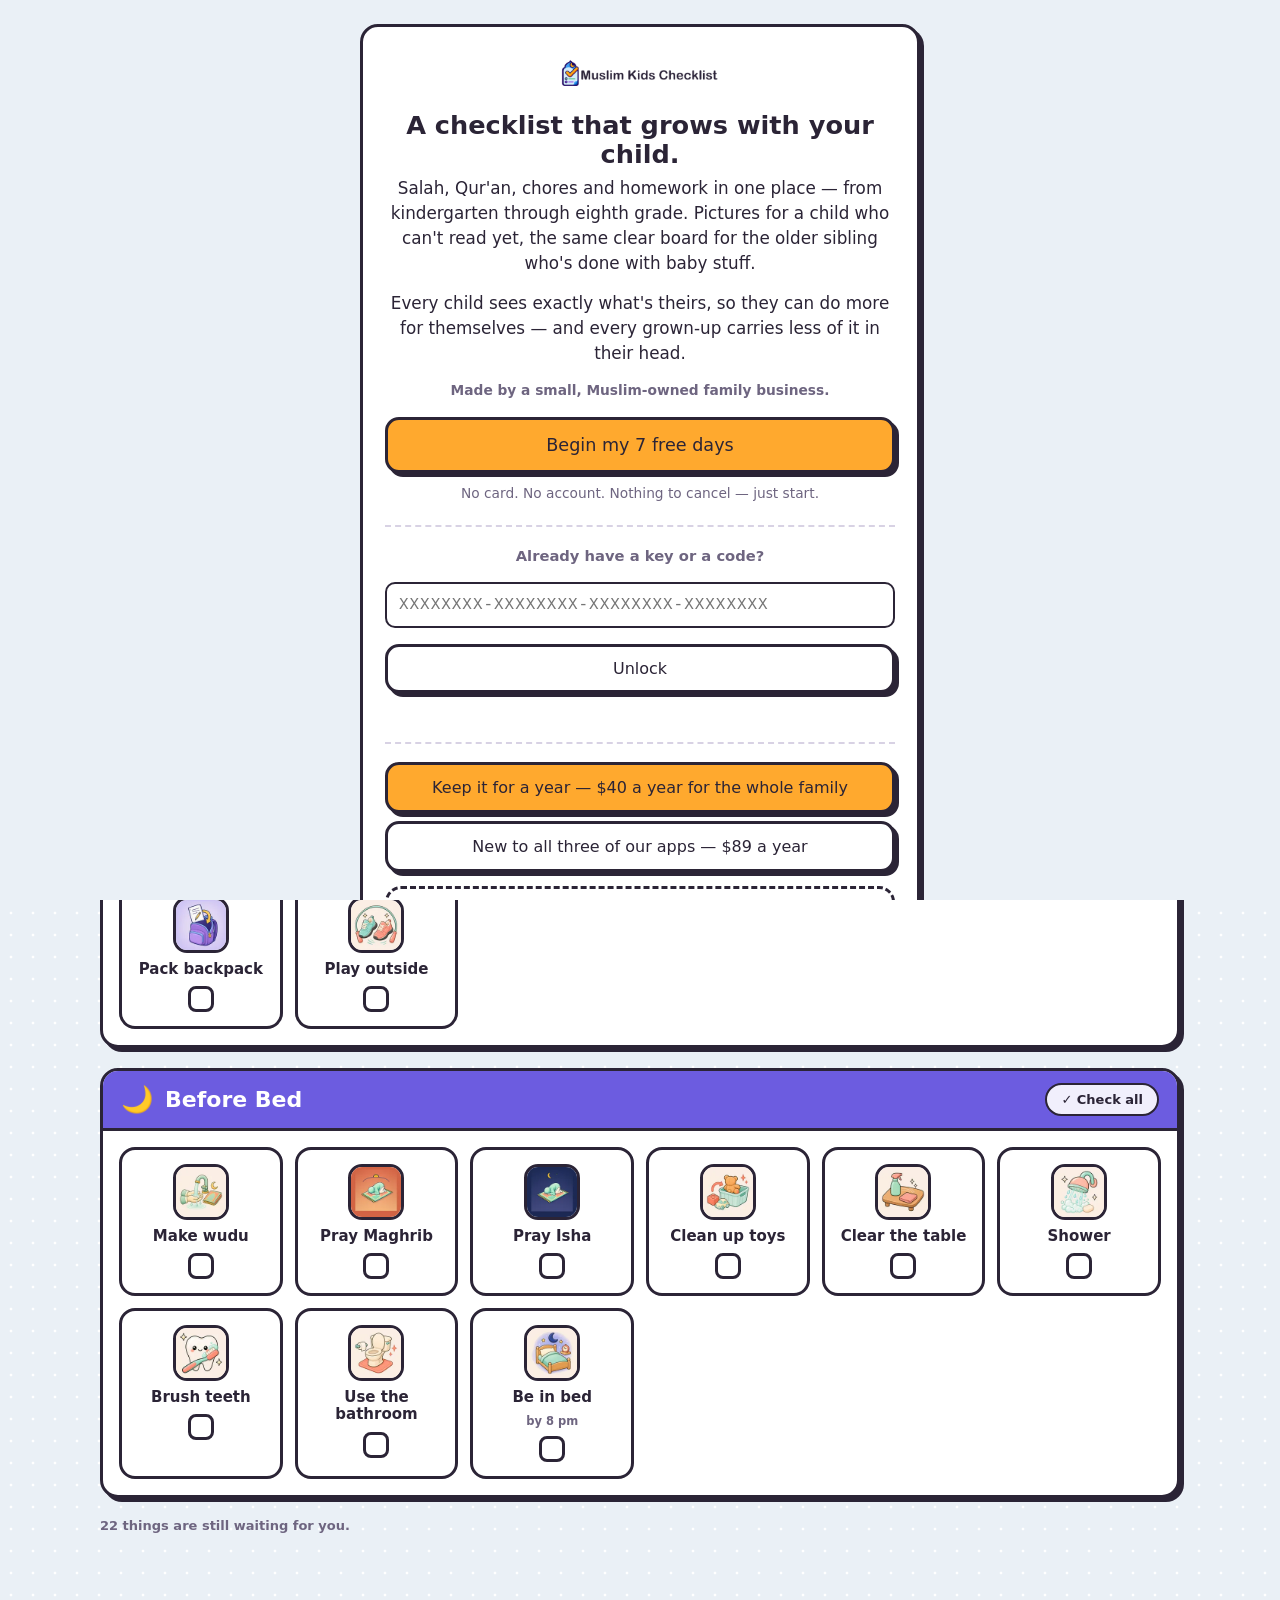
==== index.html @ adb62e6c "Pick up pending local icon additions (Flossing, Review for test)" ====
<!DOCTYPE html>
<html lang="en">
<head>
<meta charset="utf-8">
<meta name="viewport" content="width=device-width, initial-scale=1, viewport-fit=cover">
<!-- Link preview (Open Graph). Read by iMessage, WhatsApp, Slack, Facebook.
     Image is exactly 1200x630 with everything inside the middle 80%, because
     each app crops this differently. One shared image for the whole site. -->
<meta property="og:type" content="website">
<meta property="og:site_name" content="Muslim Kids Checklist">
<meta property="og:url" content="https://muslimkidschecklist.github.io/">
<meta property="og:title" content="Muslim Kids Checklist — a checklist that grows with your child">
<meta property="og:description" content="Morning, after school and before bed, in pictures a young child can read on their own and words an older one can. Kindergarten through eighth grade. Seven days free.">
<meta property="og:image" content="https://muslimkidschecklist.github.io/og.png">
<meta property="og:image:width" content="1200">
<meta property="og:image:height" content="630">
<meta property="og:image:alt" content="Muslim Kids Checklist — a checklist that grows with your child">
<meta name="twitter:card" content="summary_large_image">
<meta name="twitter:title" content="Muslim Kids Checklist — a checklist that grows with your child">
<meta name="twitter:description" content="Morning, after school and before bed, in pictures a young child can read on their own and words an older one can. Kindergarten through eighth grade. Seven days free.">
<meta name="twitter:image" content="https://muslimkidschecklist.github.io/og.png">

<meta name="apple-mobile-web-app-capable" content="yes">
<meta name="apple-mobile-web-app-status-bar-style" content="default">
<meta name="apple-mobile-web-app-title" content="Muslim Kids Checklist">
<meta name="theme-color" content="#EAF0F6">
<meta name="format-detection" content="telephone=no">
<title>Muslim Kids Checklist</title>
<link rel="icon" type="image/png" href="[data-uri]">
<link rel="apple-touch-icon" href="[data-uri]">
<style>
:root{
  --ink:#2B2436; --ink-soft:#6E6580; --paper:#EAF0F6; --card:#FFFFFF; --line:#2B2436;
  --mon:#FF7A5A; --tue:#FFA92E; --wed:#3FBE8C; --thu:#3EA7DE; --fri:#8E7BEF; --sat:#FF6FA5; --sun:#F0C022;
  --morning:#FFA92E; --after:#3EA7DE; --bed:#6C5CE0;
  --shadow:4px 4px 0 var(--line); --radius:18px;
  --display:ui-rounded,'SF Pro Rounded','Trebuchet MS',system-ui,sans-serif;
  --body:ui-rounded,'SF Pro Rounded','Trebuchet MS',system-ui,sans-serif;
}
*{box-sizing:border-box}
html,body{margin:0;padding:0}
body{background:var(--paper);background-image:radial-gradient(var(--card) 1.5px,transparent 1.6px);
  background-size:22px 22px;color:var(--ink);font-family:var(--body);padding:20px 16px 60px;-webkit-text-size-adjust:100%}
.wrap{max-width:1080px;margin:0 auto}
.masthead{display:flex;align-items:flex-end;justify-content:space-between;gap:16px;flex-wrap:wrap;margin-bottom:18px}
.brandRow{display:flex;align-items:center;gap:10px}
.masthead h1{font-family:var(--display);font-weight:900;font-size:clamp(32px,5.4vw,50px);line-height:.94;margin:0;letter-spacing:-1.2px}
.masthead h1 em{font-style:normal;display:block;font-size:.42em;font-weight:600;color:var(--ink-soft);letter-spacing:2px;text-transform:uppercase;margin-bottom:6px}
.weekstamp{font-family:var(--display);font-weight:700;font-size:15px;background:var(--card);border:3px solid var(--line);
  border-radius:999px;padding:8px 16px;box-shadow:var(--shadow);white-space:nowrap}
.kids{display:flex;gap:12px;margin-bottom:14px;flex-wrap:wrap}
.kid{font-family:var(--display);font-weight:700;font-size:19px;display:flex;align-items:center;gap:10px;background:var(--card);
  border:3px solid var(--line);border-radius:var(--radius);padding:10px 20px 10px 12px;cursor:pointer;color:var(--ink);box-shadow:var(--shadow)}
.kid .av{font-size:26px;line-height:1}
.kid[aria-selected="true"]{background:var(--tint);transform:translate(2px,2px);box-shadow:1px 1px 0 var(--line)}
.controls{display:flex;gap:10px;align-items:center;flex-wrap:wrap;margin-bottom:10px}
.seg{display:flex;border:3px solid var(--line);border-radius:999px;overflow:hidden;background:var(--card);box-shadow:var(--shadow)}
.seg button{font-family:var(--display);font-weight:700;font-size:14px;border:0;background:transparent;padding:9px 18px;cursor:pointer;color:var(--ink);white-space:nowrap}
.seg button[aria-pressed="true"]{background:var(--ink);color:#fff}
.ghost{font-family:var(--display);font-weight:700;font-size:14px;background:var(--card);border:3px solid var(--line);color:var(--ink);
  border-radius:999px;padding:9px 18px;cursor:pointer;box-shadow:var(--shadow)}
.ghost:active{transform:translate(2px,2px);box-shadow:1px 1px 0 var(--line)}
.grown{font-family:var(--display);font-weight:800;font-size:14px;background:var(--ink);color:#fff;border:3px solid var(--line);
  border-radius:999px;padding:9px 20px;cursor:pointer;box-shadow:var(--shadow);margin-left:auto;display:flex;align-items:center;gap:7px}
.grown:active{transform:translate(2px,2px);box-shadow:1px 1px 0 var(--line)}
.sync{font-family:var(--display);font-weight:700;font-size:12.5px;color:var(--ink-soft)}
.hint{font-size:13px;color:var(--ink-soft);font-weight:600;margin:0 0 20px}
.section{background:var(--card);border:3px solid var(--line);border-radius:var(--radius);box-shadow:var(--shadow);margin-bottom:20px;overflow:hidden}
.section-head{display:flex;align-items:center;gap:12px;background:var(--accent);color:#fff;padding:12px 18px;border-bottom:3px solid var(--line)}
.section-head .ico{font-size:26px;line-height:1}
.section-head h2{font-family:var(--display);font-weight:800;font-size:22px;margin:0}
.section-head .when{margin-left:auto;font-family:var(--display);font-weight:600;font-size:13px;opacity:.9;text-align:right}
.checkall{margin-left:auto;font-family:var(--display);font-weight:800;font-size:13px;background:rgba(255,255,255,.9);
  color:var(--ink);border:2px solid var(--line);border-radius:999px;padding:7px 14px;cursor:pointer;white-space:nowrap}
.scroller{overflow-x:auto}
.grid{min-width:660px}
.row{display:grid;grid-template-columns:230px repeat(7,1fr);align-items:stretch}
.row + .row .cell,.row + .row .task{border-top:2px solid #EDEAF2}
.daycell{display:flex;flex-direction:column;align-items:center;justify-content:center;gap:2px;padding:8px 4px;border-left:2px solid #EDEAF2}
.dayhead{background:#FBFAFD;border-bottom:3px solid var(--line)}
.dayhead .task{background:#FBFAFD}
.daycell .dl{font-family:var(--display);font-weight:800;font-size:15px;color:#fff;width:30px;height:30px;border-radius:50%;
  display:grid;place-items:center;border:2px solid var(--line)}
.daycell .dn{font-size:11px;font-weight:700;color:var(--ink-soft)}
.today{background:#FFFCEC}
.today .dn{color:var(--ink)}
.task{display:flex;align-items:center;gap:12px;padding:9px 14px;font-weight:700;font-size:15px}
.task .e{font-size:24px;line-height:1;flex:none}
.e.img{width:26px;height:26px;border-radius:7px;object-fit:cover;border:2px solid var(--line)}
.tile .e.img{width:56px;height:56px;border-radius:14px;border:3px solid var(--line)}
.task .t{line-height:1.15}
.task .sub{display:block;font-weight:600;font-size:11.5px;color:var(--ink-soft)}
.cell{display:grid;place-items:center;padding:7px 4px;border-left:2px solid #EDEAF2}
.box{width:30px;height:30px;border-radius:9px;border:3px solid var(--line);background:#fff;display:grid;place-items:center;
  cursor:pointer;padding:0;font-size:18px;color:#fff;line-height:1;transition:transform .1s ease}
.box:hover{transform:scale(1.08)}
.box span{opacity:0;transform:scale(.4) rotate(-15deg);transition:transform .16s cubic-bezier(.3,1.6,.5,1),opacity .12s}
.box[aria-checked="true"]{background:var(--dc)}
.box[aria-checked="true"] span{opacity:1;transform:scale(1) rotate(-8deg)}
.box.all{border-style:dashed}
.blocked{background:repeating-linear-gradient(45deg,#F4F2F7,#F4F2F7 5px,#EAE6F0 5px,#EAE6F0 10px)}
.allrow{background:#FBFAFD}
.allrow .task{font-family:var(--display);font-weight:800;font-size:12.5px;color:var(--ink-soft);text-transform:uppercase;letter-spacing:1px}
.starrow{background:#FBFAFD;border-top:3px solid var(--line)}
.starrow .task{font-family:var(--display);font-weight:800;font-size:14px;color:var(--ink-soft);text-transform:uppercase;letter-spacing:1px}
.star{font-size:22px;filter:grayscale(1);opacity:.25;transition:transform .2s,opacity .2s,filter .2s}
.star.on{filter:none;opacity:1;transform:scale(1.15)}
.daypicker{display:flex;gap:8px;flex-wrap:wrap;margin-bottom:18px}
.daypicker button{font-family:var(--display);font-weight:800;font-size:16px;width:52px;height:52px;border-radius:14px;
  border:3px solid var(--line);background:var(--card);cursor:pointer;color:var(--ink);box-shadow:var(--shadow)}
.daypicker button[aria-pressed="true"]{background:var(--dc);color:#fff;transform:translate(2px,2px);box-shadow:1px 1px 0 var(--line)}
.tiles{display:grid;grid-template-columns:repeat(auto-fill,minmax(150px,1fr));gap:12px;padding:16px}
.tile{border:3px solid var(--line);border-radius:16px;background:#fff;padding:14px 10px;text-align:center;cursor:pointer;
  font-family:var(--body);display:flex;flex-direction:column;align-items:center;gap:8px;color:var(--ink)}
.tile .e{font-size:44px;line-height:1}
.tile .t{font-weight:800;font-size:15px;line-height:1.15}
.tile .sub{font-weight:600;font-size:11.5px;color:var(--ink-soft)}
.tile[aria-checked="true"]{background:var(--accent-soft)}
.tile[aria-checked="true"] .t{text-decoration:line-through;text-decoration-thickness:3px;color:var(--ink-soft)}
.tile .mark{width:26px;height:26px;border-radius:8px;border:3px solid var(--line);background:#fff;display:grid;place-items:center;color:#fff;font-size:15px}
.tile[aria-checked="true"] .mark{background:var(--accent)}
.tile[aria-checked="true"] .mark::after{content:"✓"}

/* ---- grown-ups ---- */
.sheet{position:fixed;inset:0;background:rgba(43,36,54,.45);display:none;z-index:50;overflow-y:auto;padding:24px 14px 60px}
.sheet.open{display:block}
.panel{max-width:880px;margin:0 auto;background:var(--card);border:3px solid var(--line);border-radius:22px;box-shadow:6px 6px 0 rgba(0,0,0,.25)}
.panel-head{display:flex;align-items:center;gap:10px;padding:16px 20px;border-bottom:3px solid var(--line);position:sticky;top:0;
  background:var(--card);border-radius:19px 19px 0 0;z-index:2;flex-wrap:wrap}
.panel-head h2{font-family:var(--display);font-weight:800;font-size:22px;margin:0}
.panel-body{padding:16px 20px 26px}
.solid{font-family:var(--display);font-weight:800;font-size:14px;background:var(--ink);color:#fff;border:3px solid var(--line);
  border-radius:999px;padding:9px 20px;cursor:pointer}
.pkid{font-family:var(--display);font-weight:700;font-size:15px;border:3px solid var(--line);background:#fff;border-radius:999px;
  padding:7px 16px;cursor:pointer;color:var(--ink)}
.pkid[aria-selected="true"]{background:var(--tint)}
.pgroup{border:3px solid var(--line);border-radius:16px;margin-bottom:14px;overflow:hidden;background:#fff}
.phead{width:100%;display:flex;align-items:center;gap:10px;background:var(--accent);color:#fff;border:0;
  padding:12px 16px;cursor:pointer;font-family:var(--display);font-weight:800;font-size:17px;text-align:left}
.phead .ico{font-size:20px}
.phead .ttl{flex:1}
.phead .cnt{background:rgba(255,255,255,.28);border-radius:999px;padding:2px 10px;font-size:13px}
.phead .car{font-size:15px}
.pbodyin{padding:14px;background:#FDFCFE;border-top:3px solid var(--line)}
.trow{border:3px solid var(--line);border-radius:14px;padding:12px;margin-bottom:10px;background:#fff}
.trow-top{display:flex;align-items:center;gap:10px;flex-wrap:wrap}
.trow input[type=text]{font-family:var(--body);font-weight:700;font-size:15px;border:2px solid #DDD8E6;border-radius:10px;
  padding:7px 10px;color:var(--ink);min-width:140px;flex:1}
.trow input.sub{font-weight:600;font-size:12.5px;flex:0 1 150px}
.trow select,.psel{font-family:var(--body);font-weight:600;font-size:12.5px;border:2px solid #DDD8E6;border-radius:10px;padding:7px;color:var(--ink);background:#fff}
.chips{display:flex;gap:5px;flex-wrap:wrap;margin-top:9px;align-items:center}
.chips .lab{font-family:var(--display);font-weight:800;font-size:11px;letter-spacing:1px;text-transform:uppercase;color:var(--ink-soft);width:52px;flex:none}
.chip{font-family:var(--display);font-weight:800;font-size:13px;min-width:34px;height:34px;padding:0 9px;border-radius:10px;
  border:2px solid var(--line);background:#fff;cursor:pointer;color:var(--ink)}
.chip[aria-pressed="true"]{background:var(--c,var(--ink));color:#fff}
.mini{font-family:var(--display);font-weight:700;font-size:12px;border:2px solid #DDD8E6;background:#fff;border-radius:9px;
  padding:6px 9px;cursor:pointer;color:var(--ink-soft)}
.mini:hover{border-color:var(--ink);color:var(--ink)}
.mini.del:hover{border-color:#C9234A;color:#C9234A}
.mini[disabled]{opacity:.3;cursor:default}
.iconpick-wrap{position:relative;flex:0 0 auto}
.iconpick-trigger{display:flex;align-items:center;gap:7px;font-family:var(--body);font-weight:700;font-size:12.5px;
  border:2px solid #DDD8E6;border-radius:10px;padding:6px 10px 6px 6px;color:var(--ink);background:#fff;cursor:pointer;max-width:170px}
.iconpick-trigger:hover{border-color:var(--ink)}
.iconpick-trigger .e{width:26px;height:26px;flex:0 0 auto}
.iconpick-trigger .e.img{border-radius:7px}
.iconpick-label{overflow:hidden;text-overflow:ellipsis;white-space:nowrap}
.icongrid{position:absolute;z-index:20;top:calc(100% + 6px);left:0;width:min(320px,80vw);max-height:260px;overflow-y:auto;
  background:#fff;border:3px solid var(--line);border-radius:14px;padding:9px;box-shadow:0 8px 24px rgba(20,10,40,.18);
  display:flex;flex-wrap:wrap;gap:6px}
.icongrid-item{width:52px;height:52px;border-radius:10px;border:2px solid #E5E0F0;background:#fff;cursor:pointer;
  padding:3px;display:flex;align-items:center;justify-content:center;flex:0 0 auto}
.icongrid-item:hover{border-color:var(--ink)}
.icongrid-item.sel{border-color:#F37021;border-width:3px}
.icongrid-item img{width:100%;height:100%;object-fit:contain;border-radius:6px}
.icongrid-item.clear{font-family:var(--display);font-weight:800;color:var(--ink-soft);font-size:11px}
.icongrid-item.request{width:auto;padding:3px 8px;font-family:var(--display);font-weight:800;color:#8A4A12;font-size:10.5px;line-height:1.25;text-align:center;background:#FFF4E8;border-color:#F37021}
.iconrequest-form{position:absolute;z-index:20;top:calc(100% + 6px);left:0;width:min(320px,80vw);
  background:#fff;border:3px solid var(--line);border-radius:14px;padding:12px;box-shadow:0 8px 24px rgba(20,10,40,.18)}
.iconrequest-form textarea{width:100%;min-height:70px;font-family:var(--body);font-weight:600;font-size:12.5px;
  border:2px solid #DDD8E6;border-radius:10px;padding:8px;color:var(--ink);resize:vertical;box-sizing:border-box}
.iconrequest-form input[type=email]{width:100%;font-family:var(--body);font-weight:600;font-size:12.5px;
  border:2px solid #DDD8E6;border-radius:10px;padding:7px 8px;color:var(--ink);margin-top:7px;box-sizing:border-box}
.ireq-actions{display:flex;gap:8px;justify-content:flex-end;margin-top:9px}
.ireq-send{font-size:12.5px;padding:7px 16px}
.ireq-send[disabled]{opacity:.35;cursor:default}
.pnote{font-size:12.5px;color:var(--ink-soft);font-weight:600;line-height:1.5;margin:6px 0 0}
.linknote{background:#FFF4E8;border:2px solid #F37021;color:#8A4A12;border-radius:10px;padding:8px 10px;margin-top:10px}
.setrow{display:flex;align-items:center;gap:10px;flex-wrap:wrap;border:3px solid var(--line);border-radius:14px;
  padding:12px;margin-bottom:14px;background:#FDFCFE}
.setrow .lab{font-family:var(--display);font-weight:800;font-size:12px;letter-spacing:1px;text-transform:uppercase;color:var(--ink-soft)}
.avpick{display:flex;flex-wrap:wrap;gap:6px}
.avbtn{font-size:22px;line-height:1;width:42px;height:42px;border:2px solid #DDD8E6;background:#fff;border-radius:11px;cursor:pointer}
.avbtn img.avimg{width:32px;height:32px;object-fit:contain;vertical-align:middle}
.av img.avimg{width:22px;height:22px;object-fit:contain;vertical-align:middle}
.avbtn[aria-pressed="true"]{border-color:var(--line);border-width:3px;background:#FFF7E6}
.commit{font-size:13px;padding:7px 16px}
.commit[disabled]{opacity:.35;cursor:default}
.steps{background:#EAF7EF;border:2px solid #0DB14B;border-radius:12px;padding:10px 12px;margin-top:10px}
.steps ol{margin:6px 0 0;padding-left:20px;font-size:12.5px;font-weight:600;color:#14532D;line-height:1.7}
@media (max-width:560px){
  .row{grid-template-columns:170px repeat(7,1fr)}
  .task{font-size:13.5px;padding:8px 10px;gap:9px}
  .grown{margin-left:0}
}
@media (prefers-reduced-motion:reduce){*{transition:none!important}}
.printwrap{display:none;position:fixed;inset:0;background:#fff;z-index:80;overflow:auto;padding:16px}
.printwrap.open{display:block}
.printbar{display:flex;gap:10px;align-items:center;flex-wrap:wrap;margin-bottom:14px}
#printArea{font-family:var(--display);color:#2B2436;max-width:900px;margin:0 auto}
#printArea h1{margin:0;font-size:26px}
#printArea h2{margin:18px 0 6px;font-size:16px}
#printArea .wk{margin:2px 0 12px;color:#6E6580;font-weight:600}
#printArea table{border-collapse:collapse;width:100%;margin-bottom:10px}
#printArea th,#printArea td{border:1px solid #2B2436;padding:5px 6px;text-align:center;font-size:12px}
#printArea th:first-child,#printArea td.n{text-align:left;width:38%}
#printArea td.b{height:24px}
#printArea td.x{background:repeating-linear-gradient(45deg,#eee,#eee 4px,#f7f7f7 4px,#f7f7f7 8px)}
#printArea .s{color:#6E6580;font-weight:600;font-size:10px}
#printArea ul{list-style:none;padding:0;margin:0}
#printArea li{padding:6px 0;font-size:14px;border-bottom:1px solid #E6E2EC}
#printArea .bx{display:inline-block;width:16px;height:16px;border:2px solid #2B2436;border-radius:4px;margin-right:9px;vertical-align:-3px}
@media print{
  body{background:#fff!important;padding:0}
  .wrap,.sheet,.printbar{display:none!important}
  .printwrap{display:block!important;position:static;padding:0}
}

/* ---------- trial / license gate ---------- */
#gateWrap{position:fixed;inset:0;z-index:9999;background:var(--paper);overflow:auto;display:none;padding:24px 16px 40px}
#gateWrap.on{display:block}
.ownWrap{margin:14px 0 6px;padding:14px;border:3px dashed var(--line);border-radius:16px}
.ownWrap .gCode{margin-bottom:8px}
.packWrap{display:flex;flex-direction:column;gap:12px;margin:18px 0 6px}
.packBtn{display:block;width:100%;text-align:left;cursor:pointer;background:var(--card);
  border:3px solid var(--line);border-radius:16px;box-shadow:var(--shadow);padding:14px 16px;
  font:inherit;color:var(--ink);min-height:64px}
.packBtn:active{transform:translate(2px,2px);box-shadow:2px 2px 0 var(--line)}
.packName{display:block;font-weight:800;font-size:17px;margin-bottom:2px}
.packBlurb{display:block;font-size:14px;line-height:1.45;color:var(--ink-soft)}
.gateCard{max-width:560px;margin:0 auto;background:var(--card);border:3px solid var(--line);border-radius:var(--radius);box-shadow:var(--shadow);padding:26px 22px}
.gateCard h2{font-family:var(--display);font-size:1.6rem;margin:0 0 6px;line-height:1.15}
.gateCard p{margin:0 0 14px;color:var(--ink-soft);line-height:1.5}
.gateCard .lede{color:var(--ink);font-size:1.05rem}
.gateLogo{display:block;height:44px;width:auto;max-width:100%;margin:0 auto 14px}
.welcomeCenter{text-align:center}
.welcomeCenter .lede{text-align:center}
.welcomeCenter .gList{text-align:center;list-style:none;padding:0;margin:14px 0 0}
.welcomeCenter .gList li{padding:4px 0;position:static;color:var(--ink)}
.welcomeCenter .gList li:before{content:"✓ ";position:static;color:var(--after);font-weight:700}
.gTag{font-size:.86rem;color:var(--ink-soft);font-weight:700;margin:0 0 16px}
.gLabel{font-weight:700;font-size:.92rem;margin:0 0 10px;color:var(--ink)}
.gBtn{display:block;width:100%;box-sizing:border-box;text-align:center;font-family:var(--display);font-size:1.1rem;padding:15px 18px;border-radius:14px;border:3px solid var(--line);background:var(--morning);color:#2B2436;text-decoration:none;box-shadow:var(--shadow);cursor:pointer;margin:16px 0 10px}
.gBtn.sec{background:var(--card);font-size:1rem;padding:12px}
.gBtn.tier{font-size:1rem;padding:13px 16px;margin:8px 0}
.gPrice{font-family:var(--display);font-size:2.1rem;margin:2px 0 0}
.gPrice small{font-size:.95rem;color:var(--ink-soft);font-family:var(--body)}
.gList{margin:12px 0 0;padding:0;list-style:none}
.gList li{padding:5px 0 5px 26px;position:relative;color:var(--ink)}
.gList li:before{content:"✓";position:absolute;left:0;color:var(--after);font-weight:700}
.gDiv{border:0;border-top:2px dashed #d8d2e4;margin:22px 0 18px}
.gSmall{font-size:.86rem;color:var(--ink-soft)}
.gCode{width:100%;box-sizing:border-box;font-family:ui-monospace,SFMono-Regular,Menlo,monospace;font-size:1rem;letter-spacing:.06em;padding:12px;border:2px solid var(--line);border-radius:10px;text-transform:uppercase}
.gMsg{margin-top:10px;font-size:.9rem;min-height:1.2em}
.gMsg.err{color:#C2354F}.gMsg.ok{color:#1E8C63}
.gFoot{max-width:560px;margin:18px auto 0;text-align:center;font-size:.82rem;color:var(--ink-soft);line-height:1.7;display:flex;flex-wrap:wrap;gap:6px 12px;justify-content:center}
.gFoot a{color:var(--ink-soft)}
.gFoot a.buyLink{color:#B57A00;font-weight:800;text-decoration:none}
.gFoot a.buyLink:hover{text-decoration:underline}
#trialBar{display:none;text-align:center;font-size:.85rem;padding:7px 12px;background:#FFF4D8;border-bottom:2px solid var(--line);color:#6b5a1f}
#trialBar.on{display:block}
#trialBar a{color:#6b5a1f;font-weight:700}

/* ---------- first-run walkthrough ---------- */
/* The spotlight is one box with a very large outer shadow — that is what
   dims everything except the target. Works in iOS Safari and in a Home
   Screen web app, where dialogs do not.                                   */
#tourSpot{position:fixed;z-index:10000;border-radius:16px;pointer-events:none;
  box-shadow:0 0 0 9999px rgba(28,22,38,.66);border:3px solid #FFF;
  transition:top .28s ease,left .28s ease,width .28s ease,height .28s ease;display:none}
#tourSpot.on{display:block}
#tourSpot.noTarget{box-shadow:0 0 0 9999px rgba(28,22,38,.66);border:0;width:0;height:0}

/* Catches taps so nothing behind the tour can be pressed by accident. */
#tourBlock{position:fixed;inset:0;z-index:10000;display:none}
#tourBlock.on{display:block}

#tourCard{position:fixed;z-index:10001;max-width:330px;width:calc(100% - 32px);
  background:var(--card);border:3px solid var(--line);border-radius:var(--radius);
  box-shadow:var(--shadow);padding:16px 18px 14px;display:none}
#tourCard.on{display:block}
#tourCard h3{font-family:var(--display);font-size:1.15rem;margin:0 0 6px;line-height:1.2}
#tourCard p{margin:0;color:var(--ink-soft);font-size:.94rem;line-height:1.5}
.tourFoot{display:flex;align-items:center;gap:10px;margin-top:14px}
.tourDots{display:flex;gap:5px;margin-right:auto}
.tourDots i{width:7px;height:7px;border-radius:50%;background:#D6D0E2;display:block}
.tourDots i.on{background:var(--bed)}
.tourBtn{font-family:var(--display);font-size:.95rem;padding:9px 16px;border-radius:11px;
  border:3px solid var(--line);background:var(--morning);color:#2B2436;cursor:pointer;
  box-shadow:2px 2px 0 var(--line)}
.tourSkip{font-family:var(--display);font-size:.9rem;padding:9px 14px;border-radius:11px;
  border:3px solid var(--line);background:var(--card);color:var(--ink);cursor:pointer;
  box-shadow:2px 2px 0 var(--line)}
.tourSkip:hover{transform:translate(1px,1px);box-shadow:1px 1px 0 var(--line)}
</style>
</head>
<body>
<div id="trialBar"></div>
<div class="gFoot" id="appFoot" style="display:none"></div>
<div id="gateWrap"><div class="gateCard" id="gateCard"></div>
<div class="gFoot">
  <a href="about.html">About</a> <a href="schools.html">Schools</a> <a href="contact.html">Contact</a>
  <a href="privacy.html">Privacy</a> <a href="terms.html">Terms</a> <a href="refunds.html">Refunds</a>
</div></div>



<div class="wrap">
  <div class="masthead">
    <div class="brandRow">
      <img src="[data-uri]" alt="" aria-hidden="true" width="76" height="76" style="border-radius:17px;flex:0 0 auto;transform:translateY(5px)">
      <h1><em>Muslim Kids Checklist</em><span id="kidTitle">Checklist</span></h1>
    </div>
    <div class="weekstamp" id="weekstamp">—</div>
  </div>
  <div class="kids" role="tablist" id="kidTabs"></div>
  <div class="controls">
    <div class="seg" role="group" aria-label="View">
      <button id="btnWeek" aria-pressed="false">Whole week</button>
      <button id="btnToday" aria-pressed="true">One day</button>
    </div>
    <div class="seg" role="group" aria-label="Which week">
      <button id="btnThis" aria-pressed="true">This week</button>
      <button id="btnLast" aria-pressed="false">Last week</button>
    </div>
    <button class="ghost" id="btnRefresh">↻ Refresh</button>
    <button class="ghost" id="btnPrint">🖨 Print</button>
    <button class="grown" id="btnParent"><span aria-hidden="true">⚙️</span> Grown-ups</button>
  </div>
  <p class="hint"><span id="sync" class="sync">Saved</span><span id="hintRest"> · Tap a box to check it off. Checks start fresh each week.</span></p>
  <div id="board"></div>
</div>

<div class="printwrap" id="printWrap">
  <div class="printbar">
    <button class="solid" id="btnDoPrint">🖨 Open print dialog</button>
    <button class="mini" id="btnPrintClose">← Back to the checklist</button>
    <p class="pnote" style="margin:0;flex:1 1 100%">
      <strong>On a computer:</strong> tap the button above, or press Ctrl&nbsp;/&nbsp;⌘ + P.<br>
      <strong>On an iPad:</strong> print dialogs are blocked inside apps added to the Home Screen. Open the
      checklist link in Safari instead, then use Share → Print. This page is already laid out for paper.
    </p>
  </div>
  <div id="printArea"></div>
</div>

<div class="sheet" id="sheet">
  <div class="panel">
    <div class="panel-head">
      <h2>⚙️ Grown-ups</h2>
      <div id="pKids" style="display:flex;gap:8px;flex-wrap:wrap"></div>
      <button class="solid" id="btnClose" style="margin-left:auto">Done</button>
      <div style="width:100%;display:flex;gap:8px;flex-wrap:wrap">
        <button class="mini" id="btnBackup">Save a backup</button>
        <button class="mini" id="btnRestore">Restore a backup</button>
        <button class="mini" id="btnHistory">Go back to a day</button>
        <button class="mini" id="btnTour">Show me around again</button>
        <button class="mini" id="btnSignOut">Sign out</button>
        <button class="mini" id="btnForget">Stop syncing &amp; remove</button>
      </div>
    </div>
    <div class="panel-body">
      <p class="pnote" id="cfgState" style="font-weight:800"></p>
      <button class="mini" id="btnRetry" style="display:none;margin-bottom:12px">Try reading saved settings again</button>

      <div id="ioBox" style="display:none;margin:12px 0 16px">
        <textarea id="ioText" style="width:100%;height:110px;font-family:ui-monospace,monospace;font-size:11px;
          border:3px solid var(--line);border-radius:12px;padding:10px"></textarea>
        <div style="display:flex;gap:8px;margin-top:8px;flex-wrap:wrap">
          <button class="mini" id="btnCopy">Copy</button>
          <button class="mini" id="btnPaste" style="display:none">Paste</button>
          <button class="solid" id="btnApply" style="display:none">Load this setup</button>
          <button class="mini" id="btnIoClose">Close</button>
        </div>
        <div class="steps" id="ioSteps" style="display:none">
          <strong style="font-size:12.5px;color:#14532D">What to do with this</strong>
          <ol>
            <li>Tap <strong>Copy</strong> above.</li>
            <li>Paste it somewhere you can find again — a note to yourself, or an email.</li>
            <li>Do this before you tap Done, especially after any big change.</li>
            <li>To put it back on another device: open Grown-ups → <strong>Restore</strong> → paste → Load this setup.</li>
          </ol>
        </div>
        <div class="steps" id="ioSteps2" style="display:none">
          <strong style="font-size:12.5px;color:#14532D">How to restore</strong>
          <ol>
            <li>Open the note or email where you saved your backup.</li>
            <li>Copy the whole thing — it starts with <strong>{</strong> and ends with <strong>}</strong>.</li>
            <li>Paste it into the box above — tap <strong>Paste</strong>, or long-press the box and choose Paste.</li>
            <li>Tap <strong>Load this setup</strong> and wait for the green message.</li>
          </ol>
        </div>
        <p class="pnote" id="ioMsg" style="font-weight:800"></p>
      </div>

      <div id="histBox" style="display:none;margin:12px 0 16px">
        <p class="pnote" id="histMsg" style="font-weight:800"></p>
        <div id="histList"></div>
        <div id="histPrev" style="display:none;border:3px solid var(--line);border-radius:12px;padding:10px;margin-top:8px">
          <p class="pnote" id="histPrevBody" style="margin:0 0 8px;font-weight:700;line-height:1.5"></p>
          <div style="display:flex;gap:8px;flex-wrap:wrap">
            <button class="solid" id="btnHistGo">Put this day back</button>
            <button class="mini" id="btnHistCancel">Cancel</button>
          </div>
        </div>
        <div style="display:flex;gap:8px;margin-top:8px;flex-wrap:wrap">
          <button class="mini" id="btnHistUndo" style="display:none">Undo the restore</button>
          <button class="mini" id="btnHistClose">Close</button>
        </div>
        <div class="steps" id="histSteps">
          <strong style="font-size:12.5px;color:#14532D">About these days</strong>
          <ol>
            <li>Your checklist saves itself once a day, on its own. You do not have to do anything.</li>
            <li>Pick a day above to see what comes back before anything changes.</li>
            <li>Putting a day back changes every device in your family.</li>
            <li>If you change your mind, <strong>Undo the restore</strong> puts things straight back.</li>
          </ol>
        </div>
      </div>

      <div class="setrow">
        <span class="lab" style="width:100%">Everyone</span>
        <span style="font-weight:700;font-size:13px">Week starts on</span>
        <select id="wkStart" class="psel"></select>
        <span class="pnote" style="margin:0">Applies to all children.</span>
      </div>

      <div class="setrow" id="kidRow">
        <span class="lab" style="width:100%">This child</span>
        <input type="text" id="kidName" class="psel" style="font-weight:700;min-width:130px" placeholder="Name">
        <button class="mini" id="btnAddKid">+ Add a child</button>
        <button class="mini del" id="btnDelKid">Remove this child</button>
        <p class="pnote" id="kidMsg" style="width:100%;margin:0"></p>
        <div style="width:100%">
          <span class="pnote" style="margin:0 0 6px;display:block">Picture</span>
          <div id="avPick" class="avpick"></div>
        </div>
      </div>

      <p class="pnote" style="margin-bottom:10px">Tap a section to open it. Day letters choose which days a task shows; the time buttons choose where it sits.</p>
      <div id="pBody"></div>
      <p class="pnote" style="margin-top:18px">
        <button class="mini del" id="btnDefaults">Clear all tasks</button>
        <span id="clearMsg"></span>
      </p>
    </div>
  </div>
</div>

<script>
const ICON = {
  "Arabic Studies": '[data-uri]',
  "Bedtime": '[data-uri]',
  "Clean": '[data-uri]',
  "Clothes in Hamper": '[data-uri]',
  "Computer HW": '[data-uri]',
  "Deodorant": '[data-uri]',
  "Dishes": '[data-uri]',
  "Du'a Learning": '[data-uri]',
  "Dua before sleep": '[data-uri]',
  "Empty bag": '[data-uri]',
  "English": '[data-uri]',
  "Evening Adhkar": '[data-uri]',
  "Exercise": '[data-uri]',
  "Face": '[data-uri]',
  "Fasting": '[data-uri]',
  "Feed pet": '[data-uri]',
  "Feet": '[data-uri]',
  "Flossing": '[data-uri]',
  "Get Dressed": '[data-uri]',
  "Go to Masjid": '[data-uri]',
  "Hair": '[data-uri]',
  "Help Family": '[data-uri]',
  "Homework": '[data-uri]',
  "Islamic Studies": '[data-uri]',
  "Jumu'ah At Masjid": '[data-uri]',
  "Laundry": '[data-uri]',
  "Lotion": '[data-uri]',
  "Lunch": '[data-uri]',
  "Lunch $": '[data-uri]',
  "Make bed": '[data-uri]',
  "Math add": '[data-uri]',
  "Math multiply": '[data-uri]',
  "Morning Adhkar": '[data-uri]',
  "Pack Lunch": '[data-uri]',
  "Pack bag": '[data-uri]',
  "Pajamas": '[data-uri]',
  "Potty": '[data-uri]',
  "Pray": '[data-uri]',
  "Pray Asr": '[data-uri]',
  "Pray Dhuhr": '[data-uri]',
  "Pray Fajr": '[data-uri]',
  "Pray Isha": '[data-uri]',
  "Pray Maghrib": '[data-uri]',
  "Put Screens Away": '[data-uri]',
  "Put away clothes": '[data-uri]',
  "Quran": '[data-uri]',
  "Reading": '[data-uri]',
  "Review for test": '[data-uri]',
  "Sadaqah": '[data-uri]',
  "Salawat": '[data-uri]',
  "School": '[data-uri]',
  "Set or Clear Table": '[data-uri]',
  "Shower": '[data-uri]',
  "Snack": '[data-uri]',
  "Spell Ar": '[data-uri]',
  "Spell En": '[data-uri]',
  "Teeth": '[data-uri]',
  "Tidy Bedroom": '[data-uri]',
  "Toys": '[data-uri]',
  "Trash": '[data-uri]',
  "Vacuum": '[data-uri]',
  "Vitamin": '[data-uri]',
  "Wash Hands": '[data-uri]',
  "Water": '[data-uri]',
  "Wudu": '[data-uri]'
};

const DAYNAMES = [
  {l:'S', full:'Sunday',    c:'var(--sun)'},
  {l:'M', full:'Monday',    c:'var(--mon)'},
  {l:'T', full:'Tuesday',   c:'var(--tue)'},
  {l:'W', full:'Wednesday', c:'var(--wed)'},
  {l:'T', full:'Thursday',  c:'var(--thu)'},
  {l:'F', full:'Friday',    c:'var(--fri)'},
  {l:'S', full:'Saturday',  c:'var(--sat)'}
];
const ALL=[0,1,2,3,4,5,6];

const SECTIONS = [
  {id:'am',  title:'Morning',                 short:'morning',   ico:'🌞', when:'Before school', accent:'var(--morning)', soft:'#FFF3DF'},
  {id:'pm',  title:'After School / Afternoon', short:'afternoon', ico:'🎒', when:'Every day',     accent:'var(--after)',   soft:'#E4F2FB'},
  {id:'bed', title:'Before Bed',               short:'bedtime',   ico:'🌙', when:'Every night',   accent:'var(--bed)',     soft:'#EDE9FD'}
];

function defaults(){ return {"v": 4, "kids": [{"id": "kid1", "name": "Yusuf", "av": "🦖", "tint": "#DCF1FF", "tasks": [{"id": "makebed", "icon": "Make bed", "e": "🛏️", "t": "Make bed", "secs": ["am"], "days": [0, 1, 2, 3, 4, 5, 6]}, {"id": "amwudu", "icon": "Wudu", "e": "⭐", "t": "Make wudu", "secs": ["am"], "days": [0, 1, 2, 3, 4, 5, 6]}, {"id": "prfajr", "icon": "Pray Fajr", "e": "⭐", "t": "Pray Fajr", "secs": ["am"], "days": [0, 1, 2, 3, 4, 5, 6]}, {"id": "amteeth", "icon": "Teeth", "e": "🪥", "t": "Brush teeth", "secs": ["am"], "days": [0, 1, 2, 3, 4, 5, 6]}, {"id": "hair", "icon": "Hair", "e": "🪮", "t": "Brush hair", "secs": ["am"], "days": [0, 1, 2, 3, 4, 5, 6]}, {"id": "fasting", "icon": "Fasting", "e": "⭐", "t": "Fasting today", "sub": "Monday & Thursday", "secs": ["am"], "days": [1, 4]}, {"id": "pmwudu", "icon": "Wudu", "e": "⭐", "t": "Make wudu", "secs": ["pm"], "days": [0, 1, 2, 3, 4, 5, 6]}, {"id": "prdhuhr", "icon": "Pray Dhuhr", "e": "⭐", "t": "Pray Dhuhr", "secs": ["pm"], "days": [0, 1, 2, 3, 4, 5, 6]}, {"id": "prasr", "icon": "Pray Asr", "e": "⭐", "t": "Pray Asr", "secs": ["pm"], "days": [0, 1, 2, 3, 4, 5, 6]}, {"id": "lunch", "icon": "Lunch", "e": "🍱", "t": "Empty lunch box", "sub": "Leave by the sink", "secs": ["pm"], "days": [1, 2, 3, 4, 5]}, {"id": "water", "icon": "Water", "e": "💧", "t": "Fill water bottle", "secs": ["pm"], "days": [0, 1, 2, 3, 4]}, {"id": "vitamin", "icon": "Vitamin", "e": "💊", "t": "Take vitamin", "sub": "& change clothes", "secs": ["pm"], "days": [0, 1, 2, 3, 4, 5, 6]}, {"id": "quran", "icon": "Quran", "e": "📖", "t": "Read Qur'an", "secs": ["pm"], "days": [0, 1, 2, 3, 4, 5, 6]}, {"id": "arabic", "icon": "Spell Ar", "e": "✍️", "t": "Arabic spelling", "secs": ["pm"], "days": [1, 2, 3, 4]}, {"id": "math", "icon": "Math add", "e": "➕", "t": "Math homework", "secs": ["pm"], "days": [1, 2, 3, 4]}, {"id": "english", "icon": "English", "e": "📄", "t": "Reading", "sub": "1 page", "secs": ["pm"], "days": [1, 2, 3, 4]}, {"id": "packbag", "icon": "Pack bag", "e": "🎒", "t": "Pack backpack", "secs": ["pm"], "days": [0, 1, 2, 3, 4]}, {"id": "exercise", "icon": "Exercise", "e": "👟", "t": "Play outside", "secs": ["pm"], "days": [0, 1, 2, 3, 4, 5, 6]}, {"id": "laundry", "icon": "Laundry", "e": "🧺", "t": "Put away laundry", "secs": ["pm"], "days": [5]}, {"id": "vacuum", "icon": "Vacuum", "e": "🧹", "t": "Tidy your room", "secs": ["pm"], "days": [6]}, {"id": "bedwudu", "icon": "Wudu", "e": "⭐", "t": "Make wudu", "secs": ["bed"], "days": [0, 1, 2, 3, 4, 5, 6]}, {"id": "prmaghrib", "icon": "Pray Maghrib", "e": "⭐", "t": "Pray Maghrib", "secs": ["bed"], "days": [0, 1, 2, 3, 4, 5, 6]}, {"id": "prisha", "icon": "Pray Isha", "e": "⭐", "t": "Pray Isha", "secs": ["bed"], "days": [0, 1, 2, 3, 4, 5, 6]}, {"id": "toys", "icon": "Toys", "e": "🧸", "t": "Clean up toys", "secs": ["bed"], "days": [0, 1, 2, 3, 4, 5, 6]}, {"id": "pmtable", "icon": "Clean", "e": "🧽", "t": "Clear the table", "secs": ["bed"], "days": [0, 1, 2, 3, 4, 5, 6]}, {"id": "trash", "icon": "Trash", "e": "🗑️", "t": "Take out the trash", "secs": ["bed"], "days": [1]}, {"id": "shower", "icon": "Shower", "e": "🚿", "t": "Shower", "secs": ["bed"], "days": [0, 1, 2, 3, 4, 5, 6]}, {"id": "bedteeth", "icon": "Teeth", "e": "🪥", "t": "Brush teeth", "secs": ["bed"], "days": [0, 1, 2, 3, 4, 5, 6]}, {"id": "potty", "icon": "Potty", "e": "🚽", "t": "Use the bathroom", "secs": ["bed"], "days": [0, 1, 2, 3, 4, 5, 6]}, {"id": "inbed", "icon": "Bedtime", "e": "🌙", "t": "Be in bed", "sub": "by 8 pm", "secs": ["bed"], "days": [0, 1, 2, 3, 4, 5, 6]}]}], "ts": 0, "wk": 0}; }

/* ---------- state ---------- */
let cfg = defaults();
let dataReady=false;   /* set by load() once config and weeks have actually been read */
let kid = null, view='today', weekMode='cur', pickDay=new Date().getDay();
const weeks = {cur:{}, prev:{}};

let WEEK_START, WEEK_KEY, PREV_START, PREV_KEY, TODAY_IDX, ORDER=[...ALL];

function computeWeek(){
  const wk = (cfg.wk|0) || 0;
  const now = new Date();
  const back = (now.getDay() - wk + 7) % 7;
  WEEK_START = new Date(now); WEEK_START.setDate(now.getDate()-back); WEEK_START.setHours(0,0,0,0);
  PREV_START = new Date(WEEK_START); PREV_START.setDate(WEEK_START.getDate()-7);
  WEEK_KEY = WEEK_START.toISOString().slice(0,10);
  PREV_KEY = PREV_START.toISOString().slice(0,10);
  TODAY_IDX = now.getDay();
  ORDER = ALL.map(i => (wk+i)%7);          // display order only — day numbers stay absolute
  if(!ORDER.includes(pickDay)) pickDay = TODAY_IDX;
}
computeWeek();

const activeKey = () => weekMode==='cur' ? WEEK_KEY : PREV_KEY;
const bucket = () => weeks[weekMode];
const startOf = () => weekMode==='cur' ? WEEK_START : PREV_START;
function dateFor(i){
  const off = (i - ((cfg.wk|0)||0) + 7) % 7;
  const d = new Date(startOf()); d.setDate(d.getDate()+off); return d;
}
const kidObj = () => cfg.kids.find(k=>k.id===kid) || cfg.kids[0];
const key = (t,s,d) => `${t}|${s}|${d}`;
const inSec = (t,s) => (t.secs||[]).includes(s);
const onDay = (t,d) => (t.days||[]).includes(d);
const checks = () => { const b=bucket(); if(!b[kid]) b[kid]=new Set(); return b[kid]; };

/* ---------- tidy up stray spaces, once ---------- */
function tidy(){
  let changed=false;
  const clean = v => typeof v==='string' ? v.replace(/\s+/g,' ').trim() : v;
  for(const k of cfg.kids){
    const n=clean(k.name); if(n!==k.name){ k.name=n; changed=true; }
    for(const t of k.tasks){
      for(const f of ['t','sub']){
        if(t[f]==null) continue;
        const c=clean(t[f]); if(c!==t[f]){ t[f]=c; changed=true; }
      }
    }
  }
  return changed;
}

/* ---------- storage ---------- */
const GK='cfg:v3', LCFG='bk:'+GK;
const ck = k => `week:${k}`;
const MIN_GAP=6000;
let lastWrite=0, timer=null, dirty=false, writing=false, syncOK=null, cfgDirty=false;
let cfgSource='defaults', cfgLocked=false, sharedCfgOK=null;

const packWeek = w => JSON.stringify(Object.fromEntries(cfg.kids.map(k=>[k.id,[...(weeks[w][k.id]||[])]])));
function unpack(raw){ const o=JSON.parse(raw); const r={}; for(const k in o) r[k]=new Set(o[k]||[]); return r; }
const merge=(a,b)=>new Set([...(a||[]),...(b||[])]);
/* Per-check timestamps. Checks used to be a bare Set of keys, which is fine
   for one device but cannot express "this was un-ticked at 4pm" — a union
   merge silently resurrects anything anyone ever ticked. Sync needs to know
   WHEN, so every add or delete is stamped here.                            */
let stamps = {cur:{}, prev:{}};
const stKey = k => 'bk:st:'+ck(k);
function stampCheck(w, kidId, k, ms){
  if(!stamps[w]) stamps[w]={};
  if(!stamps[w][kidId]) stamps[w][kidId]={};
  stamps[w][kidId][k] = ms || Date.now();
}
function backupStamps(){
  try{ localStorage.setItem(stKey(activeKey()), JSON.stringify(stamps[weekMode]||{})); }catch(e){}
}
function loadStamps(w, wkey){
  try{ const r=localStorage.getItem(stKey(wkey)); stamps[w] = r ? JSON.parse(r) : {}; }
  catch(e){ stamps[w]={}; }
}
/* Single place a check changes, so nothing can tick a box without stamping it. */
function setCheck(k, on){
  const b = checks();
  if(on) b.add(k); else b.delete(k);
  stampCheck(weekMode, kid, k);
}
function backupWeek(){ try{ localStorage.setItem('bk:'+ck(activeKey()), packWeek(weekMode)); }catch(e){} }
function backupCfg(){ try{ localStorage.setItem(LCFG, JSON.stringify(cfg)); }catch(e){} }
/* Rolling copies of the last few WORKING setups, under their own key.
   backupCfg() writes to the same key it would overwrite, so it has never
   protected anything. These are only ever written for a config that has a
   child with at least one task, so a demo child can never become the
   "known good" copy.                                                      */
const SNAPS = LCFG + ':snaps';
const LASTFAIL = LCFG + ':lastfail';
let cfgFailReason = '';

/* Per-child timestamps. The family used to travel as ONE config row, so any
   device that got into a bad state replaced every child at once. Spelling
   Quest and One Ayah both sync a row per child and refuse to send one nobody
   has used; this brings that here. A child now carries its own `kts`, set
   only when that child actually changed, so two devices editing two different
   children no longer fight, and a bad device can at worst damage the children
   it holds.                                                                */
let kidSig = {};
function stampKids(now){
  now = now || Date.now();
  for(const k of cfg.kids){
    const before = JSON.stringify({...k, kts:0});
    if(kidSig[k.id] !== before){ k.kts = now; kidSig[k.id] = before; }
  }
}
function seedKidSig(){
  kidSig = {};
  for(const k of (cfg.kids||[])){
    if(!k.kts) k.kts = cfg.ts || Date.now();   // families from before per-child rows publish once
    kidSig[k.id] = JSON.stringify({...k, kts:0});
  }
}
/* A removed child has to travel too, or the other devices just put it back. */
function tombstoneKid(id){
  if(!cfg.gone) cfg.gone = {};
  cfg.gone[id] = Date.now();
}
function totalTasks(c){ return ((c && c.kids) || []).reduce((n,k)=>n+((k.tasks||[]).length),0); }
function snapshotCfg(){
  try{
    if(!cfg || !cfg.kids || !cfg.kids.length || !totalTasks(cfg)) return;
    const body = JSON.stringify(cfg);
    const s = JSON.parse(localStorage.getItem(SNAPS) || '[]');
    if(s.length && s[0].body === body) return;
    s.unshift({ts: Date.now(), body});
    localStorage.setItem(SNAPS, JSON.stringify(s.slice(0,5)));
  }catch(e){}
}
function localCfg(){
  try{
    const r = localStorage.getItem(LCFG);
    if(r == null){ cfgFailReason = 'missing'; return null; }
    if(!r){ cfgFailReason = 'empty'; return null; }
    let c; try{ c = JSON.parse(r); }
    catch(e){ cfgFailReason = 'unparseable:' + r.length; return null; }
    if(!c || !c.kids){ cfgFailReason = 'no-kids-field'; return null; }
    if(!c.kids.length){ cfgFailReason = 'zero-children'; return null; }
    cfgFailReason = ''; return c;
  }catch(e){ cfgFailReason = 'storage-threw:' + ((e && e.name) || 'unknown'); return null; }
}
/* Record WHY a read failed, in its own key, so the next time this happens
   anyone can see whether the setup was evicted, truncated or refused rather
   than guessing. Two wipes have been investigated without this.           */
function noteReadFailure(){
  try{
    const log = JSON.parse(localStorage.getItem(LASTFAIL) || '[]');
    log.unshift({at: Date.now(), why: cfgFailReason || 'unknown',
                 lic: !!localStorage.getItem(LKEY), ua: (navigator.userAgent||'').slice(0,120)});
    localStorage.setItem(LASTFAIL, JSON.stringify(log.slice(0,10)));
  }catch(e){}
}

/* The artifact runtime supplies window.storage; a plain web page does not.
   Without this check the app spends ~1.8s retrying an API that will never
   appear, showing a blank board, and then retries a failing write every 15
   seconds forever with the status stuck on "queued". Everything still saves
   to localStorage either way — that path is untouched.                    */
const HAS_CLOUD = !!(typeof window!=='undefined' && window.storage && typeof window.storage.get==='function');

async function readRaw(k, shared){
  if(!HAS_CLOUD) return {ok:false, value:null};
  try{ const r=await window.storage.get(k, shared); return {ok:true, value:(r&&r.value)?r.value:null}; }
  catch(e){ return {ok:false, value:null}; }
}
const read = async (k,sh) => (await readRaw(k,sh)).value;
function validCfg(raw){ try{ const c=JSON.parse(raw); return (c&&c.kids&&c.kids.length)?c:null; }catch(e){ return null; } }

// only ever keep this week and last week
function pruneOldWeeks(){
  try{
    const keep=['bk:'+ck(WEEK_KEY),'bk:'+ck(PREV_KEY)];
    for(let i=localStorage.length-1;i>=0;i--){
      const k=localStorage.key(i);
      if(k && k.startsWith('bk:week:') && !keep.includes(k)) localStorage.removeItem(k);
    }
  }catch(e){}
}

async function load(){
  let r = await readRaw(GK,true);
  for(let i=0;i<2 && !r.ok && HAS_CLOUD;i++){         // shared storage is flaky — give it a couple of tries
    await new Promise(res=>setTimeout(res, 600*(i+1)));
    r = await readRaw(GK,true);
  }
  const rp = await readRaw(GK,false);
  const mine = localCfg();
  const cands=[];
  if(r.ok&&r.value){ const c=validCfg(r.value); if(c) cands.push(c); }
  if(rp.ok&&rp.value){ const c=validCfg(rp.value); if(c) cands.push(c); }
  if(mine) cands.push(mine);
  if(cands.length){
    cands.sort((a,b)=>(b.ts||0)-(a.ts||0));
    cfg=cands[0]; cfgSource='cloud'; 
    const cloudTs = (r.ok&&r.value ? (validCfg(r.value)||{}).ts : undefined);
    if(cloudTs!==cfg.ts){ cfgDirty=true; }
    if(!r.ok && !rp.ok) cfgLocked=true;
  } else if(!r.ok && !rp.ok){
    if(mine){ cfg=mine; cfgSource='device'; }
    cfgLocked=true;                                    // truly could not read anything — do not write over it
  } else {
    // storage answered and is genuinely empty: nothing to overwrite, so save the starting setup now
    cfg.ts=Date.now(); cfgSource='cloud'; cfgDirty=true;
  }
  if(tidy()){ cfg.ts=Date.now(); cfgDirty=true; }   // strip stray spaces and save the clean copy once
  /* cfgSource is still 'defaults' only when NOTHING could be read. cfg is the
     demo child here, and writing it would destroy the very setup we failed to
     parse — which is exactly how a family lost both children on 9 September
     2026. Leave the stored copy alone; syncNow() brings the real one back.
     (cfgLocked is not usable as a guard: readRaw always fails on a plain web
     page, so cfgLocked is true on every single load.)                      */
  if(cfgSource !== 'defaults') backupCfg();
  else noteReadFailure();
  seedKidSig();
  snapshotCfg();
  computeWeek();
  if(!cfg.kids.some(k=>k.id===kid)) kid=cfg.kids[0].id;

  for(const w of ['cur','prev']){
    weeks[w]={};
    loadStamps(w, w==='cur'?WEEK_KEY:PREV_KEY);
    for(const k of cfg.kids) weeks[w][k.id]=new Set();
    const raw = await read(ck(w==='cur'?WEEK_KEY:PREV_KEY), true);
    if(raw){ try{ const o=unpack(raw); for(const k in o) weeks[w][k]=o[k]; syncOK=true; }catch(e){} }
    try{
      const lr=localStorage.getItem('bk:'+ck(w==='cur'?WEEK_KEY:PREV_KEY));
      if(lr){ const o=unpack(lr); for(const k in o) weeks[w][k]=merge(weeks[w][k],o[k]); }
    }catch(e){}
  }
  pruneOldWeeks();
  if(cfgDirty) schedule();
  render(); setSync('saved');
  dataReady=true;
  syncNow();          // first pull of the family's data, if this device holds a license
}

function save(){ backupWeek(); backupStamps(); dirty=true; setSync('saving'); schedule(); syncSoon(); }
function saveCfg(){ cfg.ts=Date.now(); stampKids(cfg.ts); backupCfg(); snapshotCfg(); cfgDirty=true; dirty=true; setSync('saving'); schedule(); syncSoon(); }

function schedule(){
  if(timer||writing) return;
  timer=setTimeout(flush, Math.max(400, MIN_GAP-(Date.now()-lastWrite)));
}
async function flush(){
  timer=null;
  if(writing||(!dirty&&!cfgDirty)) return;
  if(!HAS_CLOUD){                                   // saved to this device already; nothing to sync to
    dirty=false; cfgDirty=false; lastWrite=Date.now(); setSync('saved'); return;
  }
  writing=true;
  const wantCfg=cfgDirty && !cfgLocked; if(wantCfg) cfgDirty=false; dirty=false;
  try{
    if(wantCfg){
      const payload=JSON.stringify(cfg);
      try{ await window.storage.set(GK, payload, true); sharedCfgOK=true; }
      catch(e){ sharedCfgOK=false; }
      try{ await window.storage.set(GK, payload, false); }catch(e){}
    }
    await window.storage.set(ck(activeKey()), packWeek(weekMode), true);
    lastWrite=Date.now(); syncOK=true; writing=false; if(wantCfg) cfgSource='cloud';
    setSync(dirty?'saving':'saved');
    if(dirty||cfgDirty) schedule();
  }catch(e){
    writing=false; dirty=true; if(wantCfg) cfgDirty=true; lastWrite=Date.now();
    setSync('queued'); clearTimeout(timer); timer=setTimeout(flush, 15000);
  }
}
async function refresh(){
  /* HAS_CLOUD is the ARTIFACT RUNTIME's storage, which does not exist on
     GitHub Pages — so this returned immediately and the ↻ Refresh button, the
     60-second poll and the tab-focus handler all quietly did nothing. Once
     family sync shipped that became visible: two devices side by side never
     updated until the page was physically reloaded. Route those callers to the
     real sync instead. */
  if(!HAS_CLOUD){
    if(await familyFp()){                 // licensed: there is something to pull
      setSync('syncing');
      await syncNow();
      setSync(dirty?'queued':'saved');
    }
    return;                                // on trial there is nothing to refresh
  }
  setSync('syncing');
  const r=await readRaw(GK,true);
  if(r.ok){
    cfgLocked=false;
    const c=r.value?validCfg(r.value):null;
    if(c && !cfgDirty && (c.ts||0) > (cfg.ts||0)){ cfg=c; cfgSource='cloud'; backupCfg(); computeWeek(); }
    else if(c && (c.ts||0) < (cfg.ts||0)){ cfgDirty=true; schedule(); }
  }
  for(const w of ['cur','prev']){
    const raw=await read(ck(w==='cur'?WEEK_KEY:PREV_KEY), true);
    if(raw){ try{ const o=unpack(raw); for(const k in o) weeks[w][k]=merge(weeks[w][k],o[k]); syncOK=true; }catch(e){} }
  }
  render(); setSync(dirty?'queued':'saved');
}
/* On the free trial there is no key, so nothing syncs and nothing is sent
   anywhere. Saying "Saved on this device" is true but tells a parent nothing
   about what happens after they buy — so the trial gets its own line. */
const TRIAL_NOTE = 'Your tasks are saved in this browser. Once you have a license key they travel '
                 + 'to your other devices on their own \u2014 and you can always save a copy to keep.';
function onTrialOnly(){
  try{ const l=lread(LKEY); return !(l && l.key && !l.dead); }catch(e){ return false; }
}
/* The in-app footer. Per Universal Files/Buy-Now-Link-In-App.md this carries a
   gold "Buy now" as the first item, and it renders ONLY during the free week —
   never for a paid licence and never for a hand-issued access code. "Buy now"
   at the bottom of an app somebody already paid for reads as a bug or a nag,
   and code holders were given the app deliberately.

   Unlike One Ayah, this app had no footer at all before, so the whole row is
   trial-only rather than always-on with a conditional link. Flip the early
   return if the policy links should show for everyone. */
function showAppFoot(trial){
  const f = document.getElementById('appFoot');
  if(!f) return;
  if(!trial){ f.style.display='none'; f.innerHTML=''; return; }
  const buy = buyHref('checkout');
  const buyHtml = buy
    ? `<a class="buyLink" href="${buy.href}"${buy.ext?' target="_blank" rel="noopener"':''}>Buy now</a>`
    : '';
  f.innerHTML = buyHtml +
    '<a href="about.html">About</a> <a href="schools.html">Schools</a> <a href="contact.html">Contact</a> ' +
    '<a href="privacy.html">Privacy</a> <a href="terms.html">Terms</a> ' +
    '<a href="refunds.html">Refunds</a>';
  f.style.display='';
}
function setSync(m){
  const el=document.getElementById('sync'); if(!el) return;
  const rest=document.getElementById('hintRest');
  el.dataset.mode=m;
  if(onTrialOnly() && (m==='saved' || m==='queued')){
    el.textContent = TRIAL_NOTE;
    if(rest) rest.style.display='none';
    return;
  }
  if(rest) rest.style.display='';
  el.textContent = m==='saving'?'Saving…' : m==='syncing'?'Checking…'
    : m==='queued'?'Saved here · sending shortly'
    : syncOK?'Saved · synced across devices':'Saved on this device';
}
setInterval(()=>{ if(!document.hidden && !dirty && !writing) refresh(); }, 60000);
document.addEventListener('visibilitychange',()=>{
  if(document.hidden){ if(dirty){ clearTimeout(timer); timer=null; flush(); } } else refresh();
});

/* ---------- render ---------- */
const board=document.getElementById('board');
const iconOf = t => t.icon && ICON[t.icon] ? `<img class="e img" src="${ICON[t.icon]}" alt="" title="${esc(t.t||t.icon)}">` : `<span class="e" title="${esc(t.t||'')}">${t.e||'•'}</span>`;
const esc = s => (s||'').replace(/[&<>"]/g, c=>({'&':'&amp;','<':'&lt;','>':'&gt;','"':'&quot;'}[c]));

function secTasks(K,sec){ return K.tasks.filter(t=>inSec(t,sec.id) && !t.draft); }
function dayProgress(i){
  const K=kidObj(); let total=0,done=0;
  for(const sec of SECTIONS) for(const t of secTasks(K,sec)){
    if(!onDay(t,i)) continue;
    total++; if(checks().has(key(t.id,sec.id,i))) done++;
  }
  return {done,total};
}
function secDayState(secId,i){
  const K=kidObj(); const list=K.tasks.filter(t=>inSec(t,secId)&&onDay(t,i)&&!t.draft);
  if(!list.length) return null;
  return list.every(t=>checks().has(key(t.id,secId,i)));
}
function toggleSecDay(secId,i){
  const K=kidObj(); const list=K.tasks.filter(t=>inSec(t,secId)&&onDay(t,i)&&!t.draft);
  if(!list.length) return;
  const allOn=list.every(t=>checks().has(key(t.id,secId,i)));
  list.forEach(t=>{ setCheck(key(t.id,secId,i), !allOn); });
  save();
}
function toggleDay(i){
  const K=kidObj();
  const all=[]; for(const sec of SECTIONS) for(const t of secTasks(K,sec)) if(onDay(t,i)) all.push(key(t.id,sec.id,i));
  if(!all.length) return;
  const allOn=all.every(k=>checks().has(k));
  all.forEach(k=>setCheck(k, !allOn));
  save();
}

function renderTabs(){
  document.getElementById('kidTabs').innerHTML = cfg.kids.map(k=>
    `<button class="kid" role="tab" data-kid="${k.id}" aria-selected="${k.id===kid}" style="--tint:${k.tint||'#EEE'}">
      <span class="av">${avHTML(k.av||'🙂')}</span>${esc(k.name)}</button>`).join('');
}

function renderWeek(){
  const K=kidObj(); let html='';
  for(const sec of SECTIONS){
    const tasks=secTasks(K,sec);
    if(!tasks.length) continue;
    html+=`<section class="section" style="--accent:${sec.accent}">
      <div class="section-head"><span class="ico">${sec.ico}</span><h2>${sec.title}</h2><span class="when">${sec.when}</span></div>
      <div class="scroller"><div class="grid">
      <div class="row dayhead"><div class="task"></div>${ORDER.map(i=>`
        <div class="daycell ${i===TODAY_IDX&&weekMode==='cur'?'today':''}"><span class="dl" style="background:${DAYNAMES[i].c}">${DAYNAMES[i].l}</span>
        <span class="dn">${dateFor(i).getDate()}</span></div>`).join('')}</div>`;
    for(const t of tasks){
      html+=`<div class="row"><div class="task">${iconOf(t)}<span class="t">${esc(t.t)}${t.sub?`<span class="sub">${esc(t.sub)}</span>`:''}</span></div>`;
      for(const i of ORDER){
        if(!onDay(t,i)){ html+=`<div class="cell blocked"></div>`; continue; }
        const on=checks().has(key(t.id,sec.id,i));
        html+=`<div class="cell"><button class="box" role="checkbox" aria-checked="${on}"
          aria-label="${esc(t.t)}, ${DAYNAMES[i].full}" style="--dc:${DAYNAMES[i].c}"
          data-t="${t.id}" data-s="${sec.id}" data-d="${i}"><span>✓</span></button></div>`;
      }
      html+=`</div>`;
    }
    // one check-all box per day for this section
    html+=`<div class="row allrow"><div class="task">✓ All ${sec.short} finished</div>`;
    for(const i of ORDER){
      const st=secDayState(sec.id,i);
      if(st===null){ html+=`<div class="cell blocked"></div>`; continue; }
      html+=`<div class="cell"><button class="box all" role="checkbox" aria-checked="${st}"
        aria-label="Check all ${sec.title}, ${DAYNAMES[i].full}" style="--dc:${DAYNAMES[i].c}"
        data-allsec="${sec.id}" data-d="${i}"><span>✓</span></button></div>`;
    }
    html+=`</div></div></div></section>`;
  }
  html+=`<section class="section" style="--accent:var(--ink)"><div class="scroller"><div class="grid">
    <div class="row starrow"><div class="task">Day complete!</div>
    ${ORDER.map(i=>{const p=dayProgress(i);
      return `<div class="daycell"><span class="star ${p.total>0&&p.done===p.total?'on':''}">⭐</span>
      <span class="dn">${p.done}/${p.total}</span></div>`;}).join('')}</div>
    <div class="row allrow"><div class="task">Mark day complete</div>
    ${ORDER.map(i=>{const p=dayProgress(i);
      if(!p.total) return `<div class="cell blocked"></div>`;
      return `<div class="cell"><button class="box all" role="checkbox" aria-checked="${p.done===p.total}"
        aria-label="Mark ${DAYNAMES[i].full} complete" style="--dc:${DAYNAMES[i].c}"
        data-allday="${i}"><span>✓</span></button></div>`;}).join('')}</div>
    </div></div></section>`;
  board.innerHTML=html;
}

function renderToday(){
  const K=kidObj(), d=DAYNAMES[pickDay];
  let html=`<div class="daypicker">${ORDER.map(i=>`
    <button data-day="${i}" aria-pressed="${i===pickDay}" style="--dc:${DAYNAMES[i].c}" aria-label="${DAYNAMES[i].full}">${DAYNAMES[i].l}</button>`).join('')}</div>`;
  for(const sec of SECTIONS){
    const tasks=K.tasks.filter(t=>inSec(t,sec.id)&&onDay(t,pickDay)&&!t.draft);
    if(!tasks.length) continue;
    const st=secDayState(sec.id,pickDay);
    html+=`<section class="section" style="--accent:${sec.accent};--accent-soft:${sec.soft}">
      <div class="section-head"><span class="ico">${sec.ico}</span><h2>${sec.title}</h2>
        <button class="checkall" data-allsec="${sec.id}" data-d="${pickDay}">${st?'✓ All done':'✓ Check all'}</button></div>
      <div class="tiles">`;
    for(const t of tasks){
      const on=checks().has(key(t.id,sec.id,pickDay));
      html+=`<button class="tile" role="checkbox" aria-checked="${on}" data-t="${t.id}" data-s="${sec.id}" data-d="${pickDay}">
        ${iconOf(t)}<span class="t">${esc(t.t)}</span>${t.sub?`<span class="sub">${esc(t.sub)}</span>`:''}<span class="mark"></span></button>`;
    }
    html+=`</div></section>`;
  }
  const p=dayProgress(pickDay);
  const remaining=p.total-p.done;
  const dayHint = p.total===0
    ? `Nothing on the list for ${d.full} yet.`
    : p.done===p.total
      ? `You took care of everything for ${d.full}! ⭐`
      : remaining===1
        ? `1 thing is still waiting for you.`
        : `${remaining} things are still waiting for you.`;
  html+=`<p class="hint">${dayHint}</p>`;
  board.innerHTML=html;
}

function render(){
  if(!cfg.kids.length) cfg.kids=defaults().kids;
  if(!cfg.kids.some(k=>k.id===kid)) kid=cfg.kids[0].id;
  const b=bucket(); for(const k of cfg.kids) if(!b[k.id]) b[k.id]=new Set();
  document.getElementById('kidTitle').textContent=`${kidObj().name}'s Checklist`;
  const s=startOf(), e=new Date(s); e.setDate(s.getDate()+6);
  const fmt=d=>d.toLocaleDateString(undefined,{month:'short',day:'numeric'});
  document.getElementById('weekstamp').textContent=`${fmt(s)} – ${fmt(e)}`;
  document.getElementById('btnThis').textContent = 'This week';
  document.getElementById('btnThis').setAttribute('aria-pressed', weekMode==='cur');
  document.getElementById('btnLast').setAttribute('aria-pressed', weekMode==='prev');
  renderTabs();
  view==='week'?renderWeek():renderToday();
  if(sheet.classList.contains('open')) renderPanel();
}

/* ---------- events ---------- */
document.getElementById('kidTabs').addEventListener('click',e=>{
  const b=e.target.closest('[data-kid]'); if(!b) return; kid=b.dataset.kid; render();
});
board.addEventListener('click',e=>{
  const day=e.target.closest('[data-day]');
  if(day){ pickDay=+day.dataset.day; renderToday(); return; }
  const as=e.target.closest('[data-allsec]');
  if(as){ toggleSecDay(as.dataset.allsec, +as.dataset.d); render(); return; }
  const ad=e.target.closest('[data-allday]');
  if(ad){ toggleDay(+ad.dataset.allday); render(); return; }
  const c=e.target.closest('[data-t]'); if(!c) return;
  const k=key(c.dataset.t,c.dataset.s,+c.dataset.d);
  setCheck(k, !checks().has(k));
  c.setAttribute('aria-checked',checks().has(k));
  save();
  render();
});
const $=id=>document.getElementById(id);
$('btnWeek').onclick=()=>{view='week'; $('btnWeek').setAttribute('aria-pressed','true'); $('btnToday').setAttribute('aria-pressed','false'); render();};
$('btnToday').onclick=()=>{view='today'; $('btnToday').setAttribute('aria-pressed','true'); $('btnWeek').setAttribute('aria-pressed','false'); render();};
$('btnThis').onclick=()=>{ weekMode='cur'; render(); };
$('btnLast').onclick=()=>{ weekMode='prev'; render(); };
$('btnRefresh').onclick=refresh;
$('btnRetry').onclick=async ()=>{
  const st=$('cfgState'); st.textContent='Trying again…'; st.style.color='var(--ink-soft)';
  const r=await readRaw(GK,true);
  if(r.ok){ cfgLocked=false;
    const c=r.value?validCfg(r.value):null;
    if(c && (c.ts||0)>(cfg.ts||0)){ cfg=c; backupCfg(); computeWeek(); }
    cfgSource='cloud'; if(cfgDirty) schedule();
  }
  renderPanel(); render();
};

/* ---------- print ---------- */
function buildPrint(){
  const K=kidObj(), s0=startOf(), e=new Date(s0); e.setDate(s0.getDate()+6);
  const fmt=d=>d.toLocaleDateString(undefined,{month:'short',day:'numeric'});
  let body=`<h1>${esc(K.name)}</h1><p class="wk">${fmt(s0)} – ${fmt(e)}${weekMode==='prev'?' (last week)':''}</p>`;
  if(view==='week'){
    for(const sec of SECTIONS){
      const tasks=secTasks(K,sec); if(!tasks.length) continue;
      body+=`<h2>${sec.ico} ${sec.title}</h2><table><tr><th></th>${ORDER.map(i=>`<th>${DAYNAMES[i].l}</th>`).join('')}</tr>`;
      for(const t of tasks){
        body+=`<tr><td class="n">${esc(t.t)}${t.sub?` <span class="s">${esc(t.sub)}</span>`:''}</td>`;
        for(const i of ORDER) body+= onDay(t,i) ? `<td class="b"></td>` : `<td class="x"></td>`;
        body+=`</tr>`;
      }
      body+=`</table>`;
    }
  } else {
    body+=`<p class="wk">${DAYNAMES[pickDay].full}</p>`;
    for(const sec of SECTIONS){
      const tasks=K.tasks.filter(t=>inSec(t,sec.id)&&onDay(t,pickDay)&&!t.draft); if(!tasks.length) continue;
      body+=`<h2>${sec.ico} ${sec.title}</h2><ul>`;
      for(const t of tasks) body+=`<li><span class="bx"></span>${esc(t.t)}${t.sub?` <span class="s">${esc(t.sub)}</span>`:''}</li>`;
      body+=`</ul>`;
    }
  }
  $('printArea').innerHTML=body;
}
function doPrint(){ try{ window.print(); }catch(e){} }
$('btnPrint').onclick=()=>{ buildPrint(); $('printWrap').classList.add('open'); setTimeout(doPrint, 250); };
$('btnDoPrint').onclick=doPrint;
$('btnPrintClose').onclick=()=>$('printWrap').classList.remove('open');

/* ---------- grown-ups panel ---------- */
const sheet=$('sheet'), pBody=$('pBody');
let pKid=null, openSecs={am:false,pm:false,bed:false,none:true}, linkNote='';
let pIconOpenFor=null;
let pRequestOpenFor=null;   // task id currently showing the "Request a picture" form
let pRequestDraft={desc:'',email:''};
let pRequestStatus=null;    // null | 'sent' | 'error'
$('btnParent').onclick=()=>{ pKid=kid; sheet.classList.add('open'); renderPanel(); };
$('btnClose').onclick=()=>{ sheet.classList.remove('open'); render(); };
sheet.addEventListener('click',e=>{ if(e.target===sheet){ sheet.classList.remove('open'); render(); } });

const ICON_KEYS = Object.keys(ICON).sort();
const pKidObj = () => cfg.kids.find(k=>k.id===pKid) || cfg.kids[0];
const isBoth = () => pKid==='both';
const byId = (k,id) => k.tasks.find(t=>t.id===id);
const shareWord = () => cfg.kids.length>2 ? 'all kids' : 'both kids';

function panelList(){
  if(!isBoth()) return pKidObj().tasks;
  const seen=new Set(), out=[];
  for(const k of cfg.kids) for(const t of k.tasks)
    if(t.link && !seen.has(t.id)){ seen.add(t.id); out.push(t); }
  return out;
}
function ensureTask(k,id,proto){
  let t=byId(k,id);
  if(!t){ t={...proto, days:[...(proto.days||[])], secs:[...(proto.secs||[])]}; k.tasks.push(t); }
  return t;
}
function targets(id){
  let t0 = isBoth() ? panelList().find(t=>t.id===id) : byId(pKidObj(),id);
  if(!t0) return [];
  if(cfg.kids.length>1 && (isBoth() || t0.link)) return cfg.kids.map(k=>ensureTask(k,id,t0));
  return [t0];
}

const readyToAdd = t => !!((t.secs||[]).length && (t.days||[]).length && (t.t||'').trim());
function refreshCommit(row,t){
  const b=row.querySelector('[data-act="commit"]'); if(!b) return;
  const ok=readyToAdd(t);
  b.disabled=!ok;
  const h=row.querySelector('.commithint');
  if(h) h.textContent = ok ? 'Ready — tap to put it on the checklist.' : 'Give this task a name, at least one day, and a time of day.';
}
function taskRow(t, secId, pos, count){
  const multi = cfg.kids.length>1;
  return `<div class="trow" data-id="${t.id}" data-sec="${secId}">
      <div class="trow-top">
        <input type="text" value="${esc(t.t)}" data-f="t" placeholder="Name this task…">
        <input type="text" class="sub" value="${esc(t.sub)}" data-f="sub" placeholder="note (optional)">
        <div class="iconpick-wrap">
          <button type="button" class="iconpick-trigger" data-act="iconopen" aria-expanded="${pIconOpenFor===t.id}" aria-haspopup="true" title="${t.icon?esc(t.icon):'Pick a picture'}">
            ${t.icon && ICON[t.icon] ? `<img class="e img" src="${ICON[t.icon]}" alt="">` : `<span class="e">${esc(t.e||'⭐')}</span>`}
            <span class="iconpick-label">${t.icon?esc(t.icon):'Pick a picture'}</span>
          </button>
          ${pIconOpenFor===t.id ? `<div class="icongrid">
            <button type="button" class="icongrid-item clear" data-act="iconclear" title="No picture — use a star">No<br>picture</button>
            ${ICON_KEYS.map(k=>`<button type="button" class="icongrid-item${t.icon===k?' sel':''}" data-act="iconpick" data-icon="${esc(k)}" aria-pressed="${t.icon===k}" title="${esc(k)}"><img src="${ICON[k]}" alt="${esc(k)}"></button>`).join('')}
            <button type="button" class="icongrid-item request" data-act="iconrequest" title="Don't see the picture you want? Ask for one to be added">✉️<br>Request<br>a picture</button>
          </div>` : ''}
          ${pRequestOpenFor===t.id ? iconRequestForm(t) : ''}
        </div>
        ${multi?`<button class="mini" data-act="link" aria-pressed="${!!t.link}"
          style="${t.link?'border-color:#F37021;color:#F37021':''}" title="Share with ${shareWord()}">👫</button>`:''}
        ${isBoth()?'':`<button class="mini" data-act="up"${pos===0?' disabled':''}>↑</button>
        <button class="mini" data-act="down"${pos===count-1?' disabled':''}>↓</button>`}
        ${(t.draft||!(t.secs||[]).length)?'':`<button class="mini" data-act="dup" title="Make a copy of this task">Duplicate</button>`}
        <button class="mini del" data-act="del">Remove</button>
      </div>
      <div class="chips"><span class="lab">Days</span>
        ${ORDER.map(i=>`<button class="chip" data-act="day" data-d="${i}" aria-pressed="${onDay(t,i)}"
          style="--c:${DAYNAMES[i].c}" title="${DAYNAMES[i].full}">${DAYNAMES[i].l}</button>`).join('')}
        <button class="mini" data-act="alldays">All</button>
        ${(t.days||[]).length?'':'<span class="pnote" style="color:#C9234A">pick at least one day</span>'}
      </div>
      <div class="chips"><span class="lab">Time</span>
        ${SECTIONS.map(x=>`<button class="chip" data-act="sec" data-s="${x.id}" aria-pressed="${inSec(t,x.id)}"
          style="--c:${x.accent}">${x.ico} ${x.id==='am'?'Morning':x.id==='pm'?'Afternoon':'Bedtime'}</button>`).join('')}
      </div>
      ${(t.draft||!(t.secs||[]).length)?`<div class="chips"><span class="lab"></span>
        <button class="solid commit" data-act="commit" ${readyToAdd(t)?'':'disabled'}>Add to checklist</button>
        <span class="pnote commithint" style="margin:0">${readyToAdd(t)?'Ready — tap to put it on the checklist.':'Give this task a name, at least one day, and a time of day.'}</span></div>`:''}
      ${linkNote===t.id?`<p class="pnote linknote">Shared with ${shareWord()}. The details stay in step, but each child keeps their own order — move it where you want it on each child's tab.</p>`:''}
    </div>`;
}

function iconRequestForm(t){
  const taskLabel = (t.t||'').trim() || '(this task — not yet named)';
  return `<div class="iconrequest-form">
    <p class="pnote" style="margin:0 0 6px">Describe the picture or activity you'd like added — for example, an image for mowing the lawn. Kathryn reads every request by hand and decides whether to add it; sending this does not add anything automatically, and there's no promised reply or timeline.</p>
    <textarea class="ireq-desc" data-rf="desc" placeholder="What picture or activity would you like?" maxlength="400">${esc(pRequestDraft.desc||'')}</textarea>
    <input type="email" class="ireq-email" data-rf="email" placeholder="Your email (optional — only if you'd like a reply)" value="${esc(pRequestDraft.email||'')}">
    <div class="ireq-actions">
      <button type="button" class="mini" data-act="iconrequestcancel">Cancel</button>
      <button type="button" class="solid ireq-send" data-act="iconrequestsend" ${((pRequestDraft.desc||'').trim())?'':'disabled'}>Send request</button>
    </div>
    ${pRequestStatus==='sent' ? `<p class="pnote ireq-status" style="color:#0DB14B">Your email app should now be open with this request addressed to ${esc(BUY.email)} for "${esc(taskLabel)}" — send it from there to finish. If nothing opened, no email app is set up on this device: please email ${esc(BUY.email)} yourself with your description instead.</p>` : ''}
    ${pRequestStatus==='error' ? `<p class="pnote ireq-status" style="color:#C9234A">Couldn't open an email app on this device. Please email ${esc(BUY.email)} directly with your description — nothing was sent automatically.</p>` : ''}
  </div>`;
}

function renderPanel(){
  const multi = cfg.kids.length>1;
  $('pKids').innerHTML = cfg.kids.map(k=>
    `<button class="pkid" data-pkid="${k.id}" aria-selected="${k.id===pKid}" style="--tint:${k.tint||'#EEE'}">${avHTML(k.av||'🙂')} ${esc(k.name)}</button>`).join('')
    + (multi?`<button class="pkid" data-pkid="both" aria-selected="${isBoth()}" style="--tint:#FFE9C7">👫 Shared</button>`:'');

  const st=$('cfgState');
  /* The old "not available / being previewed" warning fired on
     `typeof window.storage === 'undefined'`, which is TRUE for every real
     customer now that this runs as a normal web page rather than a Claude
     artifact. It told paying parents, in red, that their settings were not
     saved — when they are, on their own device. Replaced with the truth.  */
  const noStore = !HAS_CLOUD;
  /* noStore is ALWAYS true on the live site, so every branch below it was dead
     code: a device that failed to read its setup still showed the green
     "Saved on this device" line, and the Retry button never appeared. The
     parent had no way to know anything was wrong before editing.           */
  let hadStored = false; try{ hadStored = localStorage.getItem(LCFG) != null; }catch(e){}
  const lostSetup = cfgSource === 'defaults' && (hadStored || !!licKeyForSync());
  st.textContent = lostSetup
    ? '⚠︎ Could not read your saved setup on this device — this is the starting one. Do NOT edit here: tap "Try reading saved settings again", or Restore a backup.'
    : noStore
    ? '✓ Saved on this device. Devices don\u2019t share a setup yet — use “Save a backup” to move it to another one.'
    : cfgLocked
    ? '⚠︎ Could not reach saved settings — showing this device\u2019s copy. Changes will not be sent until it reconnects.'
    : (cfgSource==='cloud' && sharedCfgOK===false)
      ? '⚠︎ Saved on this device only — other devices will not pick this up. Use "Save a backup" and paste it there with Restore.'
    : cfgSource==='cloud'  ? '✓ Showing your saved setup.'
    : cfgSource==='device' ? '⟳ Restored from this device and re-saving.'
    : '⚠︎ No saved setup found — showing the original one. If you had changes, tap Restore and paste a backup instead of editing.';
  st.style.color = (!lostSetup && (noStore || (cfgSource==='cloud' && sharedCfgOK!==false))) ? '#0DB14B' : '#C9234A';
  const rt=$('btnRetry'); if(rt) rt.style.display = lostSetup ? 'inline-block' : 'none';

  const kr=$('kidRow'); kr.style.display = isBoth() ? 'none' : '';
  if(!isBoth()){ $('kidName').value=pKidObj().name||''; }
  renderAvatars();
  $('btnDelKid').disabled = cfg.kids.length<2;
  $('wkStart').innerHTML = ALL.map(i=>
    `<option value="${i}"${((cfg.wk|0)||0)===i?' selected':''}>${DAYNAMES[i].full}</option>`).join('');

  const TASKS=panelList(); let html='';
  if(isBoth()) html+=`<p class="pnote" style="margin:0 0 10px">Tasks shared with ${shareWord()}. Editing one here changes it for everyone.</p>`;

  for(const sec of SECTIONS){
    const list=TASKS.filter(t=>inSec(t,sec.id) && !t.draft);
    const open=openSecs[sec.id];
    html+=`<div class="pgroup" style="--accent:${sec.accent}">
      <button class="phead" data-toggle="${sec.id}" aria-expanded="${open}">
        <span class="ico">${sec.ico}</span><span class="ttl">${sec.title}</span>
        <span class="cnt">${list.length}</span><span class="car">${open?'▾':'▸'}</span>
      </button>`;
    if(open){
      html+=`<div class="pbodyin">`;
      if(!list.length) html+=`<p class="pnote">Nothing here yet.</p>`;
      list.forEach((t,pos)=>{ html+=taskRow(t,sec.id,pos,list.length); });
      html+=`</div>`;
    }
    html+=`</div>`;
  }

  const loose=TASKS.filter(t=>t.draft || !(t.secs||[]).length);
  const openN=openSecs.none;
  html+=`<div class="pgroup" style="--accent:var(--ink-soft)">
    <button class="phead" data-toggle="none" aria-expanded="${openN}">
      <span class="ico">✳︎</span><span class="ttl">Not on the checklist yet</span>
      <span class="cnt">${loose.length}</span><span class="car">${openN?'▾':'▸'}</span>
    </button>`;
  if(openN){
    html+=`<div class="pbodyin">`;
    html+= loose.length
      ? `<p class="pnote">Set a name, days and time of day, then tap <strong>Add to checklist</strong>. Nothing here shows on the kids' sheet yet.</p>`
      : `<p class="pnote">New tasks land here until you tap Add to checklist.</p>`;
    loose.forEach((t,pos)=>{ html+=taskRow(t,'',pos,loose.length); });
    html+=`<button class="mini" id="btnAdd2">+ Add a task</button></div>`;
  }
  html+=`</div>`;
  pBody.innerHTML=html;
  const a2=$('btnAdd2'); if(a2) a2.onclick=addTask;
}

function addTask(){
  const nt={id:'t'+Date.now().toString(36)+Math.random().toString(36).slice(2,7), t:'', e:'⭐', secs:[], days:[], draft:true};
  if(isBoth() && cfg.kids.length>1){ nt.link=true; cfg.kids.forEach(k=>k.tasks.push({...nt, days:[], secs:[]})); }
  else pKidObj().tasks.push(nt);
  openSecs.none=true; saveCfg(); renderPanel();
  const rows=pBody.querySelectorAll('.trow'); if(rows.length) rows[rows.length-1].scrollIntoView({block:'center'});
}

$('pKids').addEventListener('click',e=>{
  const b=e.target.closest('[data-pkid]'); if(!b) return; pKid=b.dataset.pkid; linkNote=''; renderPanel();
});
pBody.addEventListener('click',e=>{
  const tg=e.target.closest('[data-toggle]');
  if(tg){ const id=tg.dataset.toggle; openSecs[id]=!openSecs[id]; renderPanel(); return; }
  const btn=e.target.closest('[data-act]'); if(!btn) return;
  const row=btn.closest('.trow'), tasks=pKidObj().tasks;
  const id=row.dataset.id, secId=row.dataset.sec, act=btn.dataset.act;
  const list=panelList(), t=list.find(x=>x.id===id); if(!t) return;
  const gi=tasks.findIndex(x=>x.id===id);
  const hit=targets(id);

  if(act==='iconopen'){ pIconOpenFor = pIconOpenFor===id ? null : id; renderPanel(); return; }
  if(act==='iconpick'){
    const key=btn.dataset.icon;
    hit.forEach(x=>x.icon=key);
    pIconOpenFor=null;
    if(t.icon===key){ /* no-op, just for readability */ }
    saveCfg(); refreshCommit(row, hit[0]); renderPanel();
    return;
  }
  if(act==='iconclear'){
    hit.forEach(x=>{ x.icon=null; x.e='⭐'; });
    pIconOpenFor=null;
    saveCfg(); refreshCommit(row, hit[0]); renderPanel();
    return;
  }
  if(act==='iconrequest'){
    pIconOpenFor=null;
    pRequestOpenFor=id;
    pRequestDraft={desc:'',email:''};
    pRequestStatus=null;
    renderPanel();
    return;
  }
  if(act==='iconrequestcancel'){
    pRequestOpenFor=null;
    pRequestStatus=null;
    renderPanel();
    return;
  }
  if(act==='iconrequestsend'){
    const desc=(pRequestDraft.desc||'').trim();
    if(!desc) return;
    const taskLabel=(t.t||'').trim() || '(this task — not yet named)';
    const subject='Muslim Kids Checklist — picture request';
    const lines=[
      'Task: '+taskLabel,
      '',
      'Request:',
      desc,
      '',
      pRequestDraft.email ? ('Reply to: '+pRequestDraft.email) : '(no reply email given)'
    ];
    const mailto='mailto:'+BUY.email+'?subject='+encodeURIComponent(subject)+'&body='+encodeURIComponent(lines.join('\n'));
    try{
      window.location.href=mailto;
      pRequestStatus='sent';
    }catch(e){
      pRequestStatus='error';
    }
    renderPanel();
    return;
  }

  if(act==='link'){
    const on=!t.link;
    if(on){ cfg.kids.forEach(k=>{ ensureTask(k,id,t).link=true; }); linkNote=id; }
    else { cfg.kids.forEach(k=>{ const x=byId(k,id); if(x) x.link=false; }); linkNote=''; }
    saveCfg(); renderPanel(); render(); return;
  }
  if(act==='day'){
    const d=+btn.dataset.d, set=new Set(t.days||[]);
    set.has(d)?set.delete(d):set.add(d);
    const days=[...set].sort((a,b)=>a-b);
    hit.forEach(x=>x.days=[...days]);
    btn.setAttribute('aria-pressed', set.has(d)); refreshCommit(row,t); saveCfg(); return;
  }
  if(act==='sec'){
    const sid=btn.dataset.s, set=new Set(t.secs||[]);
    set.has(sid)?set.delete(sid):set.add(sid);
    const secs=[...set];
    hit.forEach(x=>x.secs=[...secs]);
    btn.setAttribute('aria-pressed', set.has(sid));
    saveCfg();
    if(t.draft || !(t.secs||[]).length){ refreshCommit(row,t); }   // stay put while it's being set up
    else { renderPanel(); render(); }
    return;
  }
  if(act==='commit'){
    if(!(t.secs||[]).length || !(t.days||[]).length || !(t.t||'').trim()) return;
    hit.forEach(x=>{ delete x.draft; });
    saveCfg(); renderPanel(); render(); return;
  }
  if(act==='alldays'){ hit.forEach(x=>x.days=[...ALL]);
    if(t.draft){ saveCfg(); renderPanel(); return; } }
  else if(act==='dup'){
    /* A copy sits directly under its original, in every child who has it, so the
       order she arranged by hand survives. New id is random, never a counter. */
    const nid = 't'+Date.now().toString(36)+Math.random().toString(36).slice(2,7);
    const scope = (hit.length>1||isBoth()||t.link) ? cfg.kids : [pKidObj()];
    scope.forEach(k=>{
      const i=k.tasks.findIndex(x=>x.id===id); if(i<0) return;
      const src=k.tasks[i];
      const copy={...src, id:nid, days:[...(src.days||[])], secs:[...(src.secs||[])]};
      delete copy.draft;
      k.tasks.splice(i+1,0,copy);
    });
    pIconOpenFor=null;
  }
  else if(act==='del'){
    const scope = (hit.length>1||isBoth()||t.link) ? cfg.kids : [pKidObj()];
    scope.forEach(k=>{ const i=k.tasks.findIndex(x=>x.id===id); if(i>=0) k.tasks.splice(i,1); });
  }
  else if(act==='up'||act==='down'){
    const idxs=tasks.map((x,i)=>({x,i}))
      .filter(o=> secId ? inSec(o.x,secId) : !(o.x.secs||[]).length).map(o=>o.i);
    const p=idxs.indexOf(gi), q=act==='up'?p-1:p+1;
    if(q<0||q>=idxs.length) return;
    const a=idxs[p], b=idxs[q];
    [tasks[a],tasks[b]]=[tasks[b],tasks[a]];
  }
  saveCfg(); renderPanel();
});
pBody.addEventListener('input',e=>{
  const rf=e.target.dataset.rf;
  if(rf){
    pRequestDraft[rf]=e.target.value;
    const sendBtn=pBody.querySelector('.ireq-send');
    if(sendBtn) sendBtn.disabled = !((pRequestDraft.desc||'').trim());
    return;
  }
  const f=e.target.dataset.f; if(!f) return;
  const row=e.target.closest('.trow');
  const hit=targets(row.dataset.id); if(!hit.length) return;
  const val = f==='icon' ? (e.target.value||null) : e.target.value;
  hit.forEach(x=>x[f]=val);
  if(f==='icon') row.querySelector('.e').outerHTML=iconOf(hit[0]);
  refreshCommit(row, hit[0]);
  saveCfg();
});

/* week start */
$('wkStart').addEventListener('change',e=>{
  cfg.wk=+e.target.value; saveCfg(); computeWeek(); renderPanel(); render();
});

/* add / remove a child */
$('btnAddKid').onclick=()=>{
  const n=cfg.kids.length+1;
  const tints=['#DCF1FF','#F3E4FF','#DFF6E7','#FFE9C7','#FFE1E8'];
  // carry over everything already shared, in the order the first child has it
  const seen=new Set(), shared=[];
  for(const k of cfg.kids) for(const t of k.tasks)
    if(t.link && !seen.has(t.id)){ seen.add(t.id);
      shared.push({...t, days:[...(t.days||[])], secs:[...(t.secs||[])]}); }
  cfg.kids.push({id:'k'+Date.now().toString(36), name:'Child '+n, av:'🙂',
                 tint:tints[cfg.kids.length%tints.length], tasks:shared});
  pKid=cfg.kids[cfg.kids.length-1].id;
  saveCfg(); renderPanel(); render();
};
$('btnDelKid').onclick=()=>{
  if(cfg.kids.length<2 || isBoth()) return;
  const i=cfg.kids.findIndex(k=>k.id===pKid); if(i<0) return;
  const msg=$('kidMsg');
  if(msg.dataset.arm!==pKid){ msg.dataset.arm=pKid; msg.textContent=`Tap again to remove ${cfg.kids[i].name} and all their tasks.`; msg.style.color='#C9234A'; return; }
  tombstoneKid(cfg.kids[i].id);
  cfg.kids.splice(i,1); msg.dataset.arm=''; msg.textContent='';
  pKid=cfg.kids[0].id; kid=cfg.kids[0].id;
  saveCfg(); renderPanel(); render();
};
pBody.addEventListener('input',()=>{ const m=$('kidMsg'); if(m){ m.dataset.arm=''; m.textContent=''; } });

const AVATAR_IMG = {
  "avatar-camel": '[data-uri]',
  "avatar-crescent-stars": '[data-uri]',
  "avatar-date-palm": '[data-uri]',
  "avatar-geometric-rosette": '[data-uri]',
  "avatar-lantern": '[data-uri]',
  "avatar-masjid": '[data-uri]',
  "avatar-prayer-rug": '[data-uri]',
  "avatar-tasbih": '[data-uri]'
};
const avHTML = a => AVATAR_IMG[a] ? `<img class="avimg" src="${AVATAR_IMG[a]}" alt="">` : esc(a||'🙂');

const AVATARS=['🦖','🦋','🐙','🦊','🐢','🐨','🦉','🐝','🦄','🐳','🦁','🐼','🐧','🦕','🐬','🦩','🐸','🦚','🐴','🦔','⭐','🌟','🚀','🌈','🍀','🎨','⚽','🎸','avatar-camel','avatar-crescent-stars','avatar-date-palm','avatar-geometric-rosette','avatar-lantern','avatar-masjid','avatar-prayer-rug','avatar-tasbih'];
function renderAvatars(){
  const box=$('avPick'); if(!box) return;
  if(isBoth()){ box.innerHTML=''; return; }
  const cur=pKidObj().av||'🙂';
  box.innerHTML=AVATARS.map(a=>`<button class="avbtn" data-av="${a}" aria-pressed="${a===cur}">${avHTML(a)}</button>`).join('');
}
$('avPick').addEventListener('click',e=>{
  const b=e.target.closest('[data-av]'); if(!b||isBoth()) return;
  pKidObj().av=b.dataset.av; saveCfg(); renderAvatars(); renderTabs();
});

/* rename the selected child */
$('kidName').addEventListener('input',e=>{
  if(isBoth()) return;
  pKidObj().name=e.target.value; saveCfg(); renderTabs();
  document.getElementById('kidTitle').textContent=`${kidObj().name}'s Checklist`;
});

/* ---------- backup / restore ---------- */
const ioBox=$('ioBox'), ioText=$('ioText');
$('btnBackup').onclick=()=>{
  $('ioMsg').textContent='';
  cfg.ts=cfg.ts||Date.now();
  ioText.value=JSON.stringify(cfg);
  $('btnApply').style.display='none';
  $('btnCopy').style.display='inline-block'; $('btnPaste').style.display='none';
  $('ioSteps').style.display='block'; $('ioSteps2').style.display='none';
  ioBox.style.display='block'; ioText.select();
};
$('btnRestore').onclick=()=>{
  $('ioMsg').textContent='';
  ioText.value=''; ioText.placeholder='Paste a saved backup here, then tap "Load this setup".';
  $('btnApply').style.display='inline-block';
  $('btnCopy').style.display='none';
  $('btnPaste').style.display = (navigator.clipboard && navigator.clipboard.readText) ? 'inline-block' : 'none';
  $('ioSteps').style.display='none'; $('ioSteps2').style.display='block';
  ioBox.style.display='block'; ioText.focus();
};
$('btnCopy').onclick=()=>{
  ioText.select();
  try{ navigator.clipboard.writeText(ioText.value); }catch(e){ try{document.execCommand('copy');}catch(e2){} }
  $('ioMsg').textContent='Copied. Now paste it somewhere safe — a note to yourself, or an email.';
  $('ioMsg').style.color='#0DB14B';
};
$('btnPaste').onclick=async ()=>{
  const msg=$('ioMsg');
  try{
    const txt=await navigator.clipboard.readText();
    if(!txt||!txt.trim()){ msg.textContent='Nothing on the clipboard yet — copy your backup first.'; msg.style.color='#C9234A'; return; }
    ioText.value=txt.trim();
    msg.textContent='Pasted. Check it starts with { and ends with }, then tap Load this setup.';
    msg.style.color='var(--ink-soft)';
  }catch(e){
    msg.textContent='Your browser would not let me read the clipboard — long-press the box above and choose Paste instead.';
    msg.style.color='#C9234A';
  }
};
$('btnIoClose').onclick=()=>{ ioBox.style.display='none'; };
$('btnApply').onclick=()=>{
  const msg=$('ioMsg');
  const c=validCfg(ioText.value.trim());
  if(!c){ msg.textContent='That does not look like a saved backup — paste the whole thing, starting with { and ending with }.'; msg.style.color='#C9234A'; return; }
  cfg=c; cfg.ts=Date.now(); cfgLocked=false; sharedCfgOK=null;
  if(!cfg.kids.some(k=>k.id===pKid)) pKid=cfg.kids[0].id;
  if(!cfg.kids.some(k=>k.id===kid)) kid=cfg.kids[0].id;
  tidy(); backupCfg(); cfgDirty=true; dirty=true;
  clearTimeout(timer); timer=null; flush();
  const n=cfg.kids.reduce((a,k)=>a+k.tasks.length,0);
  msg.textContent=`Loaded — ${cfg.kids.map(k=>k.name).join(', ')}, ${n} tasks in total.`;
  msg.style.color='#0DB14B';
  computeWeek(); renderPanel(); render();
};
/* ---------- go back to an earlier day (TASK-402) ----------
   The app writes one dated copy of the whole setup a day (`cfghist`, see
   syncNow). Until this screen existed, nothing read them back: recovering a
   lost day meant querying the store by hand. A parent cannot do that, and
   asking one to take a manual backup every evening is not a recovery story —
   a school night can add five tasks in half an hour.                        */
let histRows = [], histLoaded = false, histPick = -1;
const PRERESTORE = LCFG + ':prerestore';
const MONTHS = ['January','February','March','April','May','June',
                'July','August','September','October','November','December'];
function hesc(t){ return String(t).replace(/[&<>"]/g, function(c){
  return ({'&':'&amp;','<':'&lt;','>':'&gt;','"':'&quot;'})[c]; }); }
function histPretty(d){
  const today = new Date().toISOString().slice(0,10);
  const yday = new Date(Date.now() - 86400000).toISOString().slice(0,10);
  if(d === today) return 'Today';
  if(d === yday) return 'Yesterday';
  const p = String(d).split('-');
  if(p.length !== 3) return String(d);
  const same = p[0] === String(new Date().getFullYear());
  return (+p[2]) + ' ' + (MONTHS[+p[1]-1] || p[1]) + (same ? '' : ' ' + p[0]);
}
function cfgSummary(c){
  const ks = (c && c.kids) || [];
  if(!ks.length) return 'no children';
  return ks.map(function(k){
    const n = (k.tasks || []).length;
    return k.name + ' ' + n + (n === 1 ? ' task' : ' tasks');
  }).join(', ');
}
/* What a parent needs to see BEFORE anything changes: what comes back, and
   what they would be giving up. Never a silent replace.                     */
function histDiff(from){
  const now = {}, then = {}, back = [], lose = [];
  for(const k of (cfg.kids || [])) now[k.id] = k;
  for(const k of ((from && from.kids) || [])) then[k.id] = k;
  for(const id in then){
    const t = then[id], n = now[id];
    const tn = (t.tasks || []).length;
    if(!n){ back.push(t.name + ' comes back, with ' + tn + (tn === 1 ? ' task' : ' tasks')); continue; }
    const nn = (n.tasks || []).length;
    if(tn > nn) back.push(t.name + ': ' + nn + ' → ' + tn + (tn === 1 ? ' task' : ' tasks') + ' (' + (tn - nn) + ' back)');
    else if(tn < nn) lose.push(t.name + ': ' + nn + ' → ' + tn + (tn === 1 ? ' task' : ' tasks') + ' (' + (nn - tn) + ' removed)');
  }
  for(const id in now){
    if(then[id]) continue;
    const n = now[id], nn = (n.tasks || []).length;
    lose.push(n.name + ' is removed, with ' + nn + (nn === 1 ? ' task' : ' tasks'));
  }
  return {back: back, lose: lose};
}
function preRestore(){
  try{
    const r = JSON.parse(localStorage.getItem(PRERESTORE) || 'null');
    return (r && r.body) ? r : null;
  }catch(e){ return null; }
}
const histBox = $('histBox');
function renderHistList(){
  const box = $('histList'), msg = $('histMsg');
  $('histPrev').style.display = 'none'; histPick = -1;
  const pre = preRestore();
  $('btnHistUndo').style.display = pre ? 'inline-block' : 'none';
  $('btnHistUndo').textContent = 'Undo the restore — put it back how it was';
  if(!licKeyForSync()){
    msg.textContent = 'These daily copies are saved with your sync, so this needs your code entered first. Once it is, they start from that day.';
    msg.style.color = 'var(--ink-soft)'; box.innerHTML = ''; return;
  }
  if(!histRows.length){
    msg.textContent = histLoaded
      ? 'No earlier days saved yet — your copies start from today. Come back tomorrow.'
      : 'Looking for your saved days…';
    msg.style.color = 'var(--ink-soft)'; box.innerHTML = ''; return;
  }
  msg.textContent = 'Pick the day you want back. Nothing changes until you confirm.';
  msg.style.color = 'var(--ink-soft)';
  box.innerHTML = histRows.map(function(r, i){
    return '<button class="mini histday" data-i="' + i + '" style="display:block;width:100%;'
      + 'text-align:left;margin:0 0 6px"><strong>' + hesc(histPretty(r.d)) + '</strong> — '
      + hesc(cfgSummary(r.val)) + '</button>';
  }).join('');
}
function openHistory(){
  $('ioBox').style.display = 'none';
  histBox.style.display = 'block';
  /* The panel head is sticky, so a sheet left part-scrolled would open this
     underneath it and look like nothing happened. */
  try{ sheet.scrollTop = 0; }catch(e){}
  renderHistList();
  if(!histLoaded && licKeyForSync()){
    try{ syncNow().then(renderHistList); }catch(e){ renderHistList(); }
  }
}
$('btnHistory').onclick = openHistory;
$('btnHistClose').onclick = function(){ histBox.style.display = 'none'; };
$('btnHistCancel').onclick = function(){ $('histPrev').style.display = 'none'; histPick = -1; };
$('histList').onclick = function(e){
  const b = e.target && e.target.closest ? e.target.closest('.histday') : null;
  if(!b) return;
  const i = +b.getAttribute('data-i');
  const r = histRows[i];
  if(!r) return;
  histPick = i;
  const d = histDiff(r.val);
  let html = '<strong>' + hesc(histPretty(r.d)) + '</strong> — ' + hesc(cfgSummary(r.val)) + '<br><br>';
  if(d.back.length) html += '<span style="color:#0DB14B">Comes back:</span><br>'
    + d.back.map(hesc).join('<br>') + '<br><br>';
  if(d.lose.length) html += '<span style="color:#C9234A">Goes away:</span><br>'
    + d.lose.map(hesc).join('<br>') + '<br><br>';
  if(!d.back.length && !d.lose.length) html += 'This day is the same as what you have now.<br><br>';
  html += 'This changes every device in your family.';
  $('histPrevBody').innerHTML = html;
  $('histPrev').style.display = 'block';
};
/* Restoring goes through the SAME path a normal edit takes, so the per-child
   rows and their timestamps are written too. A raw cfg overwrite would leave
   the child rows stale, and the next pull would quietly undo the restore.   */
function applyRestored(c){
  const goneNow = [];
  for(const k of cfg.kids){ if(!c.kids.some(function(x){ return x.id === k.id; })) goneNow.push(k.id); }
  const keepGone = {};
  for(const id in (cfg.gone || {})){
    if(!c.kids.some(function(x){ return x.id === id; })) keepGone[id] = cfg.gone[id];
  }
  cfg = c; cfg.gone = keepGone;
  for(const id of goneNow) tombstoneKid(id);
  cfgSource = 'cloud'; cfgLocked = false; sharedCfgOK = null;
  if(!cfg.kids.some(function(k){ return k.id === pKid; })) pKid = cfg.kids[0].id;
  if(!cfg.kids.some(function(k){ return k.id === kid; })) kid = cfg.kids[0].id;
  kidSig = {};                                  // every child re-stamps and syncs out
  for(const k of cfg.kids) k.kts = 0;
  tidy();
  saveCfg();
  clearTimeout(timer); timer = null; flush();
  computeWeek(); renderPanel(); render();
}
$('btnHistGo').onclick = function(){
  const r = histRows[histPick];
  const msg = $('histMsg');
  if(!r){ $('histPrev').style.display = 'none'; return; }
  const before = JSON.stringify(cfg);
  const beforeLabel = new Date().toISOString().slice(0,10);
  let copy;
  try{ copy = JSON.parse(JSON.stringify(r.val)); }catch(e){ copy = null; }
  if(!copy || !copy.kids || !copy.kids.length){
    msg.textContent = 'That day could not be read — nothing was changed.';
    msg.style.color = '#C9234A'; return;
  }
  /* Snapshot first, so a restore is itself undoable. */
  try{ localStorage.setItem(PRERESTORE, JSON.stringify({ts: Date.now(), body: before, label: beforeLabel})); }catch(e){}
  applyRestored(copy);
  histBox.style.display = 'block';
  renderHistList();
  msg.textContent = histPretty(r.d) + ' is back — ' + cfgSummary(cfg)
    + '. Your other devices will catch up in a moment.';
  msg.style.color = '#0DB14B';
};
$('btnHistUndo').onclick = function(){
  const pre = preRestore(), msg = $('histMsg');
  if(!pre){ renderHistList(); return; }
  let copy;
  try{ copy = JSON.parse(pre.body); }catch(e){ copy = null; }
  if(!copy || !copy.kids || !copy.kids.length){
    msg.textContent = 'The copy from before the restore could not be read — nothing was changed.';
    msg.style.color = '#C9234A'; return;
  }
  try{ localStorage.removeItem(PRERESTORE); }catch(e){}
  applyRestored(copy);
  renderHistList();
  msg.textContent = 'Put back the way it was — ' + cfgSummary(cfg) + '.';
  msg.style.color = '#0DB14B';
};

let clearArmed=false;
$('btnDefaults').onclick=()=>{
  const m=$('clearMsg');
  if(isBoth()){ m.textContent=' Open a child\u2019s tab first — this clears one child at a time.'; m.style.color='#C9234A'; return; }
  const who=pKidObj();
  if(!clearArmed){
    clearArmed=true;
    m.textContent=` Tap again to remove all ${who.tasks.length} tasks from ${who.name}. Other children are not touched. Save a backup first if you might want them back.`;
    m.style.color='#C9234A'; m.style.fontWeight='700';
    setTimeout(()=>{ clearArmed=false; m.textContent=''; }, 8000);
    return;
  }
  clearArmed=false; m.textContent='';
  who.tasks=[];
  saveCfg(); renderPanel(); render();
};

load();


/* ================= first-run walkthrough =================
   Runs once, after the trial starts or a code is entered. Five steps, each
   one anchored to a real control. It is skippable at every step and it
   never blocks the app — if a step's target is missing (a different child
   count, a narrow screen), that step is dropped rather than pointing at
   nothing.

   Deliberately no confirm()/alert()/window.open(): a Home Screen web app
   on iOS swallows all three silently.                                     */

const TOURKEY = 'mkc:tour';

const TOUR_STEPS = [
  { sel : null,
    title: 'Twenty seconds and you know the whole thing',
    body : "Every job here is a picture. That is the whole idea — your child can use this before they can read a word of it." },

  { sel : '#board .tile',
    title: 'Tap a picture to check it off',
    body : 'Tap it again to undo. Checks clear on their own each week, so nothing needs resetting.' },

  { sel : '.seg[aria-label="View"]',
    title: 'Whole week, or one day',
    body : 'One day — the view you are looking at now — is the calm choice for a young child. Whole week shows the full grid, better for you and for older children.' },

  { sel : '#btnParent',
    title: 'Make it yours in here',
    body : 'Everything on screen right now is just an example. Grown-ups is where you add your own children and pick their tasks — let\'s look inside.' },

  /* -------- everything below lives inside the Grown-ups panel --------
     Each of these opens the panel (and the section it needs) itself via
     `before`, since the panel is closed by default and a hidden section's
     rows are not in the layout to measure. The tour engine keeps any step
     with a `before` hook in the list even if its target does not exist
     yet at tour-start time, trusting `before` to create it. */

  { sel : '.chips + .chips',
    before: () => { sheet.classList.add('open'); if(cfg.kids[0]) pKid=cfg.kids[0].id; openSecs.am=true; renderPanel(); },
    title: 'Set the time of day',
    body : 'Every task gets a time of day — Morning, Afternoon or Bedtime — and which days it shows up. Tap either row any time to change them.' },

  { sel : '#btnAdd2',
    before: () => { sheet.classList.add('open'); openSecs.none=true; renderPanel(); },
    title: 'Add a brand-new task',
    body : 'Give it a name, pick the days and a time of day, then tap Add to checklist — it shows up for your child right away.' },

  { sel : '.mini[data-act="down"]',
    before: () => { sheet.classList.add('open'); if(cfg.kids[0]) pKid=cfg.kids[0].id; openSecs.am=true; renderPanel(); },
    title: 'Reorder the list',
    body : 'Use these arrows to move a task up or down — the checklist shows tasks in this order.' },

  { sel : '.mini[data-act="link"]',
    before: () => { sheet.classList.add('open'); if(cfg.kids[0]) pKid=cfg.kids[0].id; openSecs.am=true; renderPanel(); },
    title: 'Share a task between children',
    body : 'Tap the two people to share a task with every child. Edit it once here and it updates for everyone — each child still keeps their own order and their own checkmark.' },

  { sel : '.pkid[data-pkid="both"]',
    before: () => { sheet.classList.add('open'); renderPanel(); },
    title: 'Edit every shared task in one place',
    body : 'Tap Shared any time to see and customize everything shared across your children, without switching between kids one at a time.' },

  { sel : null,
    before: () => { sheet.classList.remove('open'); render(); },
    title: 'Add this to your Home Screen',
    body : 'Please do this one. iPads clear website data after about a week of not visiting, and the Home Screen copy is what keeps your setup safe. Share → Add to Home Screen.' }
];

let tourAt = 0, tourList = [], tourOnResize = null;

const tourSeen  = () => { try { return localStorage.getItem(TOURKEY) === '1'; } catch (e) { return false; } };
const tourMark  = () => { try { localStorage.setItem(TOURKEY, '1'); } catch (e) {} };

function tourEls(){
  let b = document.getElementById('tourBlock');
  if (!b){
    b = document.createElement('div'); b.id = 'tourBlock'; document.body.appendChild(b);
    const s = document.createElement('div'); s.id = 'tourSpot'; document.body.appendChild(s);
    const c = document.createElement('div'); c.id = 'tourCard'; document.body.appendChild(c);
  }
  return {
    block: document.getElementById('tourBlock'),
    spot : document.getElementById('tourSpot'),
    card : document.getElementById('tourCard')
  };
}

function tourPlace(step){
  const { spot, card } = tourEls();
  const vw = window.innerWidth, vh = window.innerHeight;
  const target = step.sel ? document.querySelector(step.sel) : null;

  if (target){
    const r = target.getBoundingClientRect();
    const pad = 8;
    spot.classList.remove('noTarget');
    spot.style.top    = Math.max(4, r.top  - pad) + 'px';
    spot.style.left   = Math.max(4, r.left - pad) + 'px';
    spot.style.width  = Math.min(vw - 8, r.width  + pad * 2) + 'px';
    spot.style.height = Math.min(vh - 8, r.height + pad * 2) + 'px';

    /* Put the card on whichever side of the target has more room. */
    const below = vh - r.bottom, above = r.top;
    card.style.left = Math.min(Math.max(12, r.left), vw - card.offsetWidth - 12) + 'px';
    card.style.top  = (below >= above)
      ? Math.min(r.bottom + 16, vh - card.offsetHeight - 12) + 'px'
      : Math.max(12, r.top - card.offsetHeight - 16) + 'px';
  } else {
    spot.classList.add('noTarget');
    spot.style.top = '50%'; spot.style.left = '50%';
    spot.style.width = '0px'; spot.style.height = '0px';
    card.style.left = Math.max(12, (vw - card.offsetWidth) / 2) + 'px';
    card.style.top  = Math.max(12, (vh - card.offsetHeight) / 2) + 'px';
  }
}

function tourShow(){
  const { block, spot, card } = tourEls();
  const step = tourList[tourAt];
  if (!step){ tourEnd(); return; }

  const last = tourAt === tourList.length - 1;
  card.innerHTML =
    '<h3>' + step.title + '</h3><p>' + step.body + '</p>' +
    '<div class="tourFoot"><div class="tourDots">' +
      tourList.map((_, i) => '<i class="' + (i === tourAt ? 'on' : '') + '"></i>').join('') +
    '</div>' +
    (last ? '' : '<button class="tourSkip" id="tourSkip">Skip</button>') +
    '<button class="tourBtn" id="tourNext">' + (last ? 'Got it' : 'Next') + '</button></div>';

  block.classList.add('on'); spot.classList.add('on'); card.classList.add('on');

  if (step.before) { try { step.before(); } catch(e) {} }

  const t = step.sel ? document.querySelector(step.sel) : null;
  if (t && t.scrollIntoView) t.scrollIntoView({ block: 'center', behavior: 'auto' });
  tourPlace(step);
  requestAnimationFrame(() => tourPlace(step));

  const next = document.getElementById('tourNext');
  if (next) next.onclick = () => { tourAt++; tourShow(); };
  const skip = document.getElementById('tourSkip');
  if (skip) skip.onclick = tourEnd;
}

function tourEnd(){
  const { block, spot, card } = tourEls();
  block.classList.remove('on'); spot.classList.remove('on'); card.classList.remove('on');
  if (tourOnResize){
    window.removeEventListener('resize', tourOnResize);
    window.removeEventListener('scroll', tourOnResize);
    tourOnResize = null;
  }
  tourMark();
}

/* force = the "Show me around again" button, which ignores the seen flag. */
function startTour(force){
  if (!force && tourSeen()) return;

  /* Wait for the board to actually contain tiles before measuring anything.
     load() is async, so on a slow device the trial can start before a single
     task has been drawn — and a step whose target does not exist yet gets
     dropped, which is how the most important step in the tour ("tap a
     picture") silently went missing the first time this was built.          */
  let tries = 0;
  (function ready(){
    if (!document.querySelector('#board .tile') && tries++ < 40){
      setTimeout(ready, 150); return;
    }
    /* Drop any step whose target is still absent rather than spotlighting nothing. */
    tourList = TOUR_STEPS.filter(s => {
      if(!s.sel) return true;
      if(s.before){ try{ s.before(); }catch(e){} }
      return !!document.querySelector(s.sel);
    });
    if (!tourList.length) return;
    /* The eligibility scan above just ran every step's `before()` in turn to
       test whether its target exists — including the ones that open the
       Grown-ups panel. That leaves the panel open in the background before
       the tour has even shown its first card. Put things back the way a
       fresh page would look; tourShow() re-opens whatever each real step
       actually needs, exactly when it needs it.                            */
    sheet.classList.remove('open');
    render();
    tourAt = 0;
    tourOnResize = () => tourPlace(tourList[tourAt]);
    window.addEventListener('resize', tourOnResize);
    window.addEventListener('scroll', tourOnResize, { passive: true });
    tourShow();
  })();
}

/* ================= trial + license gate — GUMROAD =================
   Moved off Lemon Squeezy on 18 Aug 2026 after a second, final rejection.
   The shape of this file is unchanged: a 7-day local trial, then a license
   key the customer pastes in. Only the verification call is different.

   Phase 6 pattern: the buy button resolves its destination when tapped,
   so launch day is a one-line change, not a code change.               */

const BUY = {
  checkout : 'https://muslimkidschecklist.gumroad.com/l/sgpcb',   // Family Access — $40/yr
  upgrade  : 'https://muslimkidschecklist.gumroad.com/l/mtdviu',  // Add one more app — $25/yr
  addTwo   : 'https://muslimkidschecklist.gumroad.com/l/yuzyp',  // Add two more apps — $49/yr
  bundle   : 'https://muslimkidschecklist.gumroad.com/l/bkvfvr',  // All Three Apps — $89/yr
  email    : 'muslimkidschecklist@gmail.com',
  price    : '$40',
  upgPrice : '$25',
  twoPrice : '$49',
  siblings : 'Spelling Quest or One Ayah At A Time',
  trialDays: 7
};

/* ---------------------------------------------------------------
   LIST 1 OF 2 — KEYS THAT UNLOCK THIS APP.

   Getting this list wrong LOCKS OUT A PAYING CUSTOMER. Treat every
   change here as the most expensive change in the file.

   Portfolio policy, decided 21 Aug 2026 (Universal Files/
   Gumroad-Setup-Runbook.md → "Cross-app key acceptance"):
   this app accepts its OWN four products, plus every sibling app's
   $25, $49 and $89 — but NOT a sibling's $40, which only ever buys
   that sibling.

   The $25 and $49 products do not record which app the buyer picked,
   so accepting them lets in someone who chose a different app. That
   is deliberate. Accepting wrongly costs a little revenue from
   somebody who has already paid us; refusing wrongly locks a paying
   family out of an app they bought with no error that explains why.
   A failure must never lock a paying family out.

   `variantContains` (optional) narrows an entry to purchases whose
   Gumroad variant names this app. Variants make NEW purchases
   precise; the plain-id entries stay listed so anyone who bought
   before the variants existed is never locked out later.

   Find each id in Gumroad: Products → the product → Content tab →
   Insert → License key block (a base64-looking string, NOT the
   permalink in the URL).

   Empty ids are skipped, so the gate still runs before launch.
   It must NOT ship with all entries empty.
   --------------------------------------------------------------- */
const PRODUCTS = [
  /* --- this app's own four --- */
  { id: '7e8ulMFPPfgCWGpda9OIsQ==', label: 'Muslim Kids Checklist — Family Access'     },
  { id: 'MDGCYGOYZKbezd3K0JXnfg==', label: 'Muslim Kids Checklist — Add one more app'  },
  { id: 'Kz5edWRDgpHaLf3-9_mt5g==', label: 'Muslim Kids Checklist — Add Two More Apps'  },
  { id: '32mLygvh97ZA0_hkLiqHSA==', label: 'Muslim Kids Checklist — All Three Apps'    },

  /* --- Spelling Quest (IDs final 21 Aug; products live, verified 9 Sep 2026) --- */
  { id: '-Kkbtx5LoSOHKvijvnUBMA==', label: 'Spelling Quest — Add one more app'  },
  { id: 'D3bRQBthRlnS8BRwHt-w7A==', label: 'Spelling Quest — Add two more apps' },
  { id: 'yL1qS3O7D10z5bb_dFOACg==', label: 'Spelling Quest — All Three Apps'    },
  /* Spelling Quest — Family Access (a-vmFHoWlZ86_4FnmjP_0g==) is deliberately
     NOT here: it buys Spelling Quest only. It belongs in the ownership list below. */

  /* --- One Ayah At A Time — IDs below read off the Gumroad editor and verified by
         character code, 9 Sep 2026. Permalinks: $25 /l/bumvs · $49 /l/gieimmq · $89 /l/auwpw --- */
  { id: '6TLtDTxe19Rgypj9kASU1A==', label: 'One Ayah At A Time — Second App Access' },
  { id: 'Tdm6Qct7EyMbAC36l6-zMg==', label: 'One Ayah At A Time — Add Two Apps'      },
  { id: 'wDMOSJIqK40DaP5STkK7Pw==', label: 'One Ayah At A Time — All Three Apps'    }
  /* One Ayah's $40 (5K-rSAFj42TdAX3vIGNQsQ==) is deliberately NOT here — it buys
     One Ayah alone. It is in the ownership list below. */
];

/* ---------------------------------------------------------------
   LIST 2 OF 2 — KEYS THAT ONLY PROVE OWNERSHIP.

   Used to reveal the cheaper $25 / $49 checkout links to somebody who
   already owns one of our apps. This list NEVER opens the app.

   Getting this one wrong only shows the wrong price. It is the safe
   list; PRODUCTS above is the dangerous one. Keep them separate.

   Every sibling product belongs here, INCLUDING each app's $40 —
   owning Spelling Quest's Family Access is exactly the thing that
   earns you the cheaper price here.
   --------------------------------------------------------------- */
const OWNERSHIP_PRODUCTS = [
  { id: 'Kz5edWRDgpHaLf3-9_mt5g==', label: 'Muslim Kids Checklist — Add Two More Apps (our own)' },
  { id: 'a-vmFHoWlZ86_4FnmjP_0g==', label: 'Spelling Quest — Family Access'      },
  { id: '-Kkbtx5LoSOHKvijvnUBMA==', label: 'Spelling Quest — Add one more app'   },
  { id: 'D3bRQBthRlnS8BRwHt-w7A==', label: 'Spelling Quest — Add two more apps'  },
  { id: 'yL1qS3O7D10z5bb_dFOACg==', label: 'Spelling Quest — All Three Apps'     },
  { id: '5K-rSAFj42TdAX3vIGNQsQ==', label: 'One Ayah At A Time — Family Access'     },
  { id: '6TLtDTxe19Rgypj9kASU1A==', label: 'One Ayah At A Time — Second App Access' },
  { id: 'Tdm6Qct7EyMbAC36l6-zMg==', label: 'One Ayah At A Time — Add Two Apps'      },
  { id: 'wDMOSJIqK40DaP5STkK7Pw==', label: 'One Ayah At A Time — All Three Apps'    }
];

const GUM_API = 'https://api.gumroad.com/v2/licenses/verify';
const TKEY='mkc:trial', LKEY='mkc:lic';
const DAY=86400000;

const lread=k=>{ try{ return JSON.parse(localStorage.getItem(k)||'null'); }catch(e){ return null; } };
const lwrite=(k,v)=>{ try{ localStorage.setItem(k,JSON.stringify(v)); }catch(e){} };

function buyHref(kind){
  /* A KNOWN tier whose URL is not filled in yet must fall back to email, NOT
     to the Family Access checkout. `BUY[kind] || BUY.checkout` did the latter,
     which meant the "$49 a year" button quietly sent the buyer to the $40
     product page — they would have bought the wrong thing believing the
     button. Only an unknown kind falls back to the default checkout. */
  const u = Object.prototype.hasOwnProperty.call(BUY, kind) ? BUY[kind] : BUY.checkout;
  if(u) return {href:u, ext:true};
  if(BUY.email) return {href:'mailto:'+BUY.email+'?subject='+encodeURIComponent('Muslim Kids Checklist — I would like to buy'), ext:false};
  return null;
}
function buyButton(label, kind, extraClass){
  const t=buyHref(kind);
  const cls='gBtn'+(extraClass?' '+extraClass:'');
  if(!t) return `<div class="${cls}" style="opacity:.6;cursor:default">Buying opens shortly</div>`;
  return `<a class="${cls}" href="${t.href}"${t.ext?' target="_blank" rel="noopener"':''}>${label}</a>`;
}

/* ---------------- license ----------------
   One call, one product. Two things about this endpoint matter:

   1. It answers "no" with HTTP 404, not with 200 + success:false.
      Treating 404 as a network error would turn "wrong code" into
      "we couldn't reach the server", which sends a confused customer
      to support instead of to the right buy button.

   2. increment_uses_count must be 'false'. It defaults to true, and
      this app re-checks weekly — leaving it on would inflate every
      customer's use count forever and make that number meaningless
      if it is ever used for device limits.                          */
async function gumVerify(productId, key){
  const r = await fetch(GUM_API, {
    method : 'POST',
    headers: {'Content-Type':'application/x-www-form-urlencoded','Accept':'application/json'},
    body   : new URLSearchParams({
      product_id: productId,
      license_key: key,
      increment_uses_count: 'false'
    }).toString()
  });
  if(!r.ok && r.status !== 404) throw new Error('http '+r.status);   // a real failure
  try{ return await r.json(); }catch(e){ return {success:false}; }   // 404 body is JSON, but be safe
}

/* Keys are printed uppercase in Gumroad's emails but the API is
   case-insensitive. Strip what a parent retyping from paper adds. */
const normKey = s => (s||'').trim().replace(/\s+/g,'').replace(/[^A-Za-z0-9-]/g,'');

/* ---------------------------------------------------------------
   HAND-ISSUED ACCESS CODES.

   A second, separate path alongside the Gumroad license check — for
   family, testers, or anyone we want to give access to without a
   purchase. No trial timer, no Gumroad call, never expires. The plain
   code is never stored in this file, only a salted SHA-256 hash of it,
   so reading the source doesn't hand out a working code (though a short
   or guessable code still could be brute-forced offline — codes are
   generated long and random on purpose; don't hand-pick a short one).

   To add another: generate a random code, compute
   sha256(DEV_SALT + THE_CODE) in the same uppercase/hyphenated form the
   app normalizes to, add the hex digest to CODE_HASHES with a comment
   saying who it's for, and hand out the plain code separately (chat,
   email — never commit the plain code anywhere). Revoking one just
   means deleting its hash from this array. --------------------------------------------------------------- */
const DEV_SALT = '87df59e646a5faefd158cf210d675574';
const CODE_HASHES = [
  '23f646a86d193a60de6ee1779a720f75071a1eefe26e283d9f79b0a2c1b0ab20'  // Kathryn — family access, 21 Aug 2026
];
async function sha256Hex(s){
  const buf = await crypto.subtle.digest('SHA-256', new TextEncoder().encode(s));
  return Array.from(new Uint8Array(buf)).map(b=>b.toString(16).padStart(2,'0')).join('');
}
async function codeOk(key){
  if(!key) return false;
  const h = await sha256Hex(DEV_SALT + key.toUpperCase());
  return CODE_HASHES.includes(h);
}

/* Ask each product we accept, in order, until one says yes.
   Returns {ok, data, product} — or {ok:false, reason:'network'|'unknown'}.
   'network' is never allowed to look like 'unknown': a customer whose
   wifi dropped must not be told their code is wrong.
   Hand-issued access codes are checked first — they work offline and
   never touch Gumroad, so they still work if the network is down or no
   products are configured yet. */
async function checkKey(rawKey){
  const key = normKey(rawKey);
  if(await codeOk(key)) return {ok:true, dev:true, key};

  const live = PRODUCTS.filter(p => p.id);
  if(!live.length) return {ok:false, reason:'unconfigured', key};

  let networkFails = 0;
  for(const p of live){
    try{
      const d = await gumVerify(p.id, key);
      if(d && d.success && variantOK(p, d)) return {ok:true, data:d, product:p, key};
    }catch(e){ networkFails++; }
  }
  return {ok:false, reason: networkFails ? 'network' : 'unknown', key};
}

/* An entry with no variantContains matches any purchase of that product —
   which is what keeps pre-variant buyers working. An entry WITH one only
   matches when the bought variant names this app. */
function variantOK(p, d){
  if(!p.variantContains) return true;
  try{
    const v = (d && d.purchase && d.purchase.variants) || '';
    return String(v).toLowerCase().indexOf(String(p.variantContains).toLowerCase()) !== -1;
  }catch(e){ return false; }
}

/* Does this key prove they already own one of our apps? Reveals the cheaper
   checkout links ONLY — it never grants access, and a failure here is
   harmless: the worst case is that somebody is shown the full price. */
async function provesOwnership(rawKey){
  const key = normKey(rawKey);
  const live = OWNERSHIP_PRODUCTS.filter(p => p.id);
  for(const p of live){
    try{
      const d = await gumVerify(p.id, key);
      if(d && d.success) return {ok:true, product:p, key};
    }catch(e){ /* ignore: showing the full price is the safe failure */ }
  }
  return {ok:false, key};
}

/* Is a verified purchase still entitled to access?
   Returns null when fine, or a short reason string when it is not.

   The subtle one is cancellation. Gumroad sets subscription_cancelled_at
   the moment a customer cancels, but they have already paid to the end of
   the period — and our terms promise exactly that. Revoking on
   `cancelled_at` would cut off paying customers early, so only
   `ended_at` (the period actually ran out) counts.

   Anything this function does not recognize is treated as fine. Guessing
   "dead" from an unfamiliar field is how you lock out someone who paid. */
function deadReason(pur){
  if(!pur) return null;
  if(pur.refunded === true)                        return 'refunded';
  if(pur.chargebacked === true)                    return 'chargebacked';
  if(pur.disputed === true && pur.dispute_won !== true) return 'disputed';
  if(pur.subscription_ended_at)                    return 'ended';
  if(pur.subscription_failed_at)                   return 'failed';
  return null;                                     // canceled-but-not-ended is still active
}

function licState(){
  const l=lread(LKEY);
  if(!l||!l.key) return {state:'none'};
  if(l.dead)     return {state:'expired', lic:l};
  return {state:'ok', lic:l, stale:(Date.now()-(l.checked||0))>7*DAY};
}

/* Re-check weekly, never on every open — the app must work offline on a
   locked-down iPad. A failed check NEVER locks out a paying customer. */
async function refreshLic(l){
  const r = await checkKey(l.key);
  if(r.reason === 'network' || r.reason === 'unconfigured') return;   // leave access exactly as it was
  if(!r.ok){
    /* A definitive "this key is not valid for either product" — the key was
       disabled, or the product was deleted. Mark it, don't erase it, so the
       expired screen can still show the code they pasted. */
    lwrite(LKEY, {...l, dead:'unknown', checked:Date.now()});
    return;
  }
  if(r.dev){ lwrite(LKEY, {...l, dead:null, checked:Date.now()}); return; }   // access code — never expires, no Gumroad fields to read
  const dead = deadReason(r.data.purchase);
  lwrite(LKEY, {...l, product:r.product.id, dead:dead||null, checked:Date.now()});
}

/* ---- trial ---- */
function trialInfo(){
  let t=lread(TKEY);
  if(!t){ return {started:false, left:BUY.trialDays}; }
  const used=Math.floor((Date.now()-t.start)/DAY);
  return {started:true, left:Math.max(0,BUY.trialDays-used)};
}
const startTrial=()=>lwrite(TKEY,{start:Date.now()});

const DEAD_COPY = {
  refunded    : 'That purchase was refunded, so the code no longer works.',
  chargebacked: 'That purchase was reversed by the card issuer, so the code no longer works.',
  disputed    : 'That purchase is disputed, so the code is on hold. Email us and we will sort it out.',
  ended       : 'That subscription has ended. Renew and the same code works again.',
  failed      : 'The last renewal payment did not go through. Update your card and the same code works again.',
  unknown     : 'That code is no longer active. Email us and we will sort it out.'
};

/* ---- screens ---- */
function showGate(html){ const w=$('gateWrap'); $('gateCard').innerHTML=html; w.classList.add('on'); wireGate(); }
function hideGate(){ $('gateWrap').classList.remove('on'); }

const CODEBOX = `<input class="gCode" id="gKey" placeholder="XXXXXXXX-XXXXXXXX-XXXXXXXX-XXXXXXXX"
  autocomplete="off" autocapitalize="none" autocorrect="off" spellcheck="false">`;



/* ================= Cross-device family sync =========================
   Follows Universal Files/cross-device-sync-howto.md and the shape One Ayah
   proved in production. No accounts, no login, no email: the license key
   IS the identity. Every device holding the same key computes the same
   fingerprint and therefore sees the same family's data.

   During the free trial there is no key, so there is no fingerprint and
   NOTHING is sent anywhere — the trial is as private as an app with no
   sync at all.

   A sync failure must never interrupt a child mid-checklist. Every call
   below is wrapped so any failure leaves the device exactly as it was and
   the next natural trigger tries again.                                  */
const SUPA_URL  = 'https://nkkckcnclqwpvvwujedg.supabase.co';
const SUPA_KEY  = 'sb_publishable_jTvqG53LAS1LsP7A8evx2Q_RgekRHXZ';
/* This salt must never match One Ayah's or Spelling Quest's. Same license
   key, different salt, unrelated fingerprint — the two apps' tables cannot
   be cross-referenced even though it is the same family.                  */
const SYNC_SALT = 'MuslimKidsChecklist/family/';

let syncFp = null, syncing = false, syncTimer = null, applyingSync = false;

const NOSYNC='mkc:nosync';
function syncOffHere(){ try{ return localStorage.getItem(NOSYNC)==='1'; }catch(e){ return false; } }

function licKeyForSync(){
  try{
    /* A family who asked for their data to be removed must not have this
       device quietly upload it again 2.5 seconds later. Deleting the server
       record without also stopping this device would have made the button
       useless — the next save would push everything straight back. */
    if(syncOffHere()) return null;
    const l = lread(LKEY);
    if(!l || !l.key || l.dead) return null;
    return l.key;
  }catch(e){ return null; }
}
async function familyFp(){
  const k = licKeyForSync();
  if(!k) return null;
  if(syncFp && syncFp.k === k) return syncFp.fp;
  /* Upper-cased as well as stripped: normKey() keeps case, and a parent
     typing their key in lower case on the second device must land on the
     same fingerprint or that device silently becomes its own family.    */
  const fp = await sha256Hex(SYNC_SALT + normKey(k).toUpperCase());
  syncFp = {k, fp};
  return fp;
}
async function rpc(fn, body){
  const r = await fetch(SUPA_URL + '/rest/v1/rpc/' + fn, {
    method : 'POST',
    headers: { 'apikey': SUPA_KEY, 'Authorization': 'Bearer ' + SUPA_KEY,
               'Content-Type': 'application/json' },
    body   : JSON.stringify(body)
  });
  if(!r.ok) throw new Error('rpc ' + fn + ' ' + r.status);
  const t = await r.text();
  return t ? JSON.parse(t) : null;
}

/* Row key for one checkmark. The kid id belongs in here: two children can
   have the same task on the same day and they are different checkmarks. */
const rowKey = (wkey, kidId, k) => 'week:' + wkey + '|' + kidId + '|' + k;
const weekKeyFor = w => (w === 'cur' ? WEEK_KEY : PREV_KEY);

function localStampOf(w, kidId, k){
  return (stamps[w] && stamps[w][kidId] && stamps[w][kidId][k]) || 0;
}

async function syncNow(){
  if(syncing) return;
  const fp = await familyFp();
  if(!fp) return;
  syncing = true;
  let touched = false;
  try{
    const rows = (await rpc('pull_checklist', {p_fp: fp})) || [];
    const seen = {};
    let cloudCfg = null;
    const kidRows = [];
    const todayKey = new Date().toISOString().slice(0,10);
    let histToday = null;
    const hist = [];
    applyingSync = true;

    for(const row of rows){
      seen[row.kind + ' ' + row.k] = row.updated_ms;

      if(row.kind === 'cfg'){
        if(row.val && row.val.kids && row.val.kids.length) cloudCfg = row.val;
        /* cfgSource==='defaults' means this device has no setup of its own —
           it is showing the demo child. The family's record always wins in
           that state, whatever the timestamps say. Without this, one tap on a
           device that came up empty stamps the demo config with a fresh time,
           the pull then refuses to restore, and the push below wipes everyone. */
        if((row.updated_ms > (cfg.ts || 0) || cfgSource === 'defaults') && row.val && row.val.kids && row.val.kids.length){
          cfg = row.val; cfgSource = 'cloud'; cfgLocked = false; backupCfg(); snapshotCfg(); computeWeek();
          if(!cfg.kids.some(k => k.id === kid)) kid = cfg.kids[0].id;
          touched = true;
        }
        continue;
      }

      /* One row per child. These are applied on top of the config row, so a
         device still running the old single-blob build keeps working while
         the family is mixed.                                              */
      if(row.kind === 'kid'){ kidRows.push(row); continue; }
      /* Every dated copy, not just today's. TASK-402 reads these back so a
         parent can put a day back without anyone querying the store by hand. */
      if(row.kind === 'cfghist'){
        if(row.k === todayKey) histToday = row.val;
        if(row.val && row.val.kids && row.val.kids.length){
          hist.push({d: String(row.k), val: row.val, ms: row.updated_ms});
        }
        continue;
      }

      const parts = String(row.k).split('|');
      if(parts.length !== 5) continue;
      const wkey = parts[0].slice(5), kidId = parts[1];
      const k = parts[2] + '|' + parts[3] + '|' + parts[4];
      const w = wkey === WEEK_KEY ? 'cur' : (wkey === PREV_KEY ? 'prev' : null);
      if(!w) continue;

      if(row.updated_ms > localStampOf(w, kidId, k)){
        if(!weeks[w][kidId]) weeks[w][kidId] = new Set();
        const on = !!(row.val && row.val.on);
        const had = weeks[w][kidId].has(k);
        if(on) weeks[w][kidId].add(k); else weeks[w][kidId].delete(k);
        stampCheck(w, kidId, k, row.updated_ms);
        if(had !== on) touched = true;
      }
    }
    /* Apply the per-child rows. Only when this device holds a real setup:
       on the demo config the whole family has already been taken from the
       cfg row above, and merging into defaults would mix two families.   */
    if(kidRows.length && cfgSource !== 'defaults'){
      const before = JSON.stringify(cfg.kids);
      let changedKids = false;
      for(const row of kidRows){
        const id = row.k;
        const i = cfg.kids.findIndex(k => k.id === id);
        const goneAt = (cfg.gone && cfg.gone[id]) || 0;
        if(row.val && row.val.removed){
          if(i >= 0 && row.updated_ms > (cfg.kids[i].kts || 0)){ cfg.kids.splice(i,1); changedKids = true; }
          continue;
        }
        if(!row.val || !row.val.id || !(row.val.tasks||[]).length) continue;
        if(goneAt > row.updated_ms) continue;                    // removed here, and more recently
        if(i < 0){ cfg.kids.push(row.val); changedKids = true; }
        else if(row.updated_ms > (cfg.kids[i].kts || 0)){ cfg.kids[i] = row.val; changedKids = true; }
      }
      if(changedKids){
        if(!cfg.kids.length){ cfg.kids = JSON.parse(before); }   // never leave a family with no children
        if(!cfg.kids.some(k => k.id === kid)) kid = cfg.kids[0].id;
        seedKidSig(); backupCfg(); snapshotCfg(); computeWeek(); touched = true;
      }
    }
    applyingSync = false;

    hist.sort(function(a,b){ return a.d < b.d ? 1 : (a.d > b.d ? -1 : 0); });
    histRows = hist; histLoaded = true;

    const pushes = [];
    /* Three things have to be true before this device is allowed to replace
       the whole family's setup. Spelling Quest has always refused to send a
       child nobody has used; this is the same idea for a whole config.
         - the setup was actually read, not fallen back to the demo child
         - at least one of its children is one the family already has, so a
           device showing a stranger's setup can never overwrite theirs
       A parent removing a child or clearing tasks still syncs normally: those
       ids overlap, and cfgSource is 'cloud'.                                */
    const cloudIds = new Set(((cloudCfg && cloudCfg.kids) || []).map(k => k.id));
    const sameFamily = cloudIds.size === 0 || cfg.kids.some(k => cloudIds.has(k.id));
    const mayPushCfg = cfgSource !== 'defaults' && sameFamily;
    if(mayPushCfg && (cfg.ts || 0) > (seen['cfg cfg'] || 0)){
      pushes.push(rpc('push_checklist', {p_fp: fp, p_kind: 'cfg', p_k: 'cfg',
        p_val: cfg, p_updated_ms: cfg.ts || Date.now()}));
    }
    /* Per-child rows, tombstones, and one dated copy of the whole setup a
       day. The daily copy is the undo: `cfghist` rows are keyed by date, so
       a year of history costs at most 365 rows and a bad day can always be
       read back.                                                          */
    if(mayPushCfg){
      for(const k of cfg.kids){
        if(!((k.tasks || []).length)) continue;        // never send a child nobody has set up
        if((k.kts || 0) > (seen['kid ' + k.id] || 0)){
          pushes.push(rpc('push_checklist', {p_fp: fp, p_kind: 'kid', p_k: k.id,
            p_val: k, p_updated_ms: k.kts}));
        }
      }
      for(const id in (cfg.gone || {})){
        const ms = cfg.gone[id];
        if(ms > (seen['kid ' + id] || 0)){
          pushes.push(rpc('push_checklist', {p_fp: fp, p_kind: 'kid', p_k: id,
            p_val: {id: id, removed: true}, p_updated_ms: ms}));
        }
      }
      /* Today's history row is only replaced by something at least as complete.
         Otherwise a device that lost one child would quietly overwrite the good
         copy taken earlier the same day, and the undo would be a day older than
         it looks.                                                             */
      const shrunk = histToday
        && ((cfg.kids.length < (histToday.kids || []).length)
            || (totalTasks(cfg) < totalTasks(histToday)));
      if(totalTasks(cfg) && !shrunk && (cfg.ts || 0) > (seen['cfghist ' + todayKey] || 0)){
        pushes.push(rpc('push_checklist', {p_fp: fp, p_kind: 'cfghist', p_k: todayKey,
          p_val: cfg, p_updated_ms: cfg.ts || Date.now()}));
      }
    }

    for(const w of ['cur','prev']){
      const wkey = weekKeyFor(w);
      const byKid = stamps[w] || {};
      for(const kidId in byKid){
        for(const k in byKid[kidId]){
          const ms = byKid[kidId][k];
          const rk = rowKey(wkey, kidId, k);
          if(ms > (seen['check ' + rk] || 0)){
            const on = !!(weeks[w][kidId] && weeks[w][kidId].has(k));
            pushes.push(rpc('push_checklist', {p_fp: fp, p_kind: 'check', p_k: rk,
              p_val: {on: on}, p_updated_ms: ms}));
          }
        }
      }
    }
    await Promise.all(pushes);

    syncOK = true;
    if(touched){ backupWeek(); backupStamps(); render(); }
    setSync('saved');
  }catch(e){
    applyingSync = false;
  }finally{
    syncing = false;
  }
}

function syncSoon(){
  if(applyingSync) return;
  if(syncTimer) clearTimeout(syncTimer);
  syncTimer = setTimeout(function(){ syncTimer = null; syncNow(); }, 2500);
}
document.addEventListener('visibilitychange', function(){ if(!document.hidden) syncNow(); });
window.addEventListener('online', function(){ syncNow(); });

async function forgetFamily(){
  try{
    const fp = await familyFp();
    if(fp) await rpc('forget_checklist', {p_fp: fp});
    try{ localStorage.setItem(NOSYNC,'1'); }catch(e){}
    syncFp = null; syncOK = null; setSync('saved');
    return true;
  }catch(e){ return false; }
}


/* ---- Starter packs ----------------------------------------------------
   A parent meeting an empty grid (or somebody else's sample child) is the
   most likely reason setup gets abandoned. On first run only, offer a
   starting point. This never fires for an existing family: packsNeeded()
   requires BOTH an untouched sample config (cfg.ts === 0) and no prior
   choice recorded, so a real setup can never be replaced by a pack.      */
const PACKS = [{"id":"islamic","name":"Islamic routine","blurb":"Salah and wudu through the day, Qur'an and Arabic after school, alongside the usual chores and homework.","tasks":"SAMPLE"},{"id":"chores","name":"Everyday care","blurb":"Looking after yourself, your clothes and your home. No schoolwork on the list.","tasks":[{"id":"pkbed","icon":"Make bed","e":"🛏️","t":"Make bed","secs":["am"],"days":[0,1,2,3,4,5,6]},{"id":"pkteeth1","icon":"Teeth","e":"🪥","t":"Brush teeth","secs":["am"],"days":[0,1,2,3,4,5,6]},{"id":"pkface","icon":"Face","e":"🧼","t":"Wash face","secs":["am"],"days":[0,1,2,3,4,5,6]},{"id":"pkdress","icon":"Get Dressed","e":"👕","t":"Get dressed","secs":["am"],"days":[0,1,2,3,4,5,6]},{"id":"pkhair","icon":"Hair","e":"🪮","t":"Brush hair","secs":["am"],"days":[0,1,2,3,4,5,6]},{"id":"pkhands","icon":"Wash Hands","e":"🧼","t":"Wash hands","secs":["pm"],"days":[0,1,2,3,4,5,6]},{"id":"pklunch","icon":"Lunch","e":"🍱","t":"Empty lunch box","secs":["pm"],"days":[1,2,3,4,5],"sub":"Leave it by the sink"},{"id":"pkwater","icon":"Water","e":"💧","t":"Fill water bottle","secs":["pm"],"days":[0,1,2,3,4,5,6]},{"id":"pkclothes","icon":"Put away clothes","e":"🧺","t":"Put away clothes","secs":["pm"],"days":[5]},{"id":"pkpet","icon":"Feed pet","e":"🐾","t":"Feed the pet","secs":["pm"],"days":[0,1,2,3,4,5,6]},{"id":"pktoys","icon":"Toys","e":"🧸","t":"Clean up toys","secs":["bed"],"days":[0,1,2,3,4,5,6]},{"id":"pktable","icon":"Set or Clear Table","e":"🍽️","t":"Help with the table","secs":["bed"],"days":[0,1,2,3,4,5,6]},{"id":"pkhamper","icon":"Clothes in Hamper","e":"🧺","t":"Pyjamas in the hamper","secs":["bed"],"days":[0,1,2,3,4,5,6]},{"id":"pkshower","icon":"Shower","e":"🚿","t":"Shower","secs":["bed"],"days":[0,1,2,3,4,5,6]},{"id":"pkteeth2","icon":"Teeth","e":"🪥","t":"Brush teeth","secs":["bed"],"days":[0,1,2,3,4,5,6]},{"id":"pkinbed","icon":"Bedtime","e":"🌙","t":"Be in bed","secs":["bed"],"days":[0,1,2,3,4,5,6]}]},{"id":"school","name":"School days","blurb":"Bags, homework, reading and spelling on weekdays, with a calm bedtime.","tasks":[{"id":"skbed","icon":"Make bed","e":"🛏️","t":"Make bed","secs":["am"],"days":[0,1,2,3,4,5,6]},{"id":"skteeth1","icon":"Teeth","e":"🪥","t":"Brush teeth","secs":["am"],"days":[0,1,2,3,4,5,6]},{"id":"skdress","icon":"Get Dressed","e":"👕","t":"Get dressed","secs":["am"],"days":[0,1,2,3,4,5,6]},{"id":"sklunch","icon":"Pack Lunch","e":"🥪","t":"Pack lunch","secs":["am"],"days":[1,2,3,4,5]},{"id":"skbag1","icon":"Pack bag","e":"🎒","t":"Pack backpack","secs":["am"],"days":[1,2,3,4,5]},{"id":"skempty","icon":"Empty bag","e":"📭","t":"Empty your bag","secs":["pm"],"days":[1,2,3,4,5]},{"id":"skhw","icon":"Homework","e":"📓","t":"Homework","secs":["pm"],"days":[1,2,3,4]},{"id":"skread","icon":"Reading","e":"📗","t":"Reading","secs":["pm"],"days":[1,2,3,4],"sub":"15 minutes"},{"id":"skmath","icon":"Math add","e":"➕","t":"Math practice","secs":["pm"],"days":[1,2,3,4]},{"id":"skspell","icon":"Spell En","e":"✍️","t":"Spelling words","secs":["pm"],"days":[1,2,3,4]},{"id":"skscreens","icon":"Put Screens Away","e":"📵","t":"Screens away","secs":["pm"],"days":[0,1,2,3,4,5,6]},{"id":"skbag2","icon":"Pack bag","e":"🎒","t":"Pack for tomorrow","secs":["bed"],"days":[0,1,2,3,4]},{"id":"skshower","icon":"Shower","e":"🚿","t":"Shower","secs":["bed"],"days":[0,1,2,3,4,5,6]},{"id":"skteeth2","icon":"Teeth","e":"🪥","t":"Brush teeth","secs":["bed"],"days":[0,1,2,3,4,5,6]},{"id":"skinbed","icon":"Bedtime","e":"🌙","t":"Be in bed","secs":["bed"],"days":[0,1,2,3,4,5,6]}]},{"id":"move","name":"Move and play","blurb":"Getting outside, drinking water and reading, for a lighter or non-school week.","tasks":[{"id":"mvbed","icon":"Make bed","e":"🛏️","t":"Make bed","secs":["am"],"days":[0,1,2,3,4,5,6]},{"id":"mvteeth1","icon":"Teeth","e":"🪥","t":"Brush teeth","secs":["am"],"days":[0,1,2,3,4,5,6]},{"id":"mvdress","icon":"Get Dressed","e":"👕","t":"Get dressed","secs":["am"],"days":[0,1,2,3,4,5,6]},{"id":"mvwater1","icon":"Water","e":"💧","t":"Drink water","secs":["am"],"days":[0,1,2,3,4,5,6]},{"id":"mvplay","icon":"Exercise","e":"👟","t":"Play outside","secs":["pm"],"days":[0,1,2,3,4,5,6],"sub":"Grown-up nearby"},{"id":"mvsnack","icon":"Snack","e":"🍎","t":"Snack","secs":["pm"],"days":[0,1,2,3,4,5,6]},{"id":"mvwater2","icon":"Water","e":"💧","t":"Drink water","secs":["pm"],"days":[0,1,2,3,4,5,6]},{"id":"mvread","icon":"Reading","e":"📗","t":"Reading","secs":["pm"],"days":[0,1,2,3,4,5,6]},{"id":"mvtidy","icon":"Tidy Bedroom","e":"🧹","t":"Tidy your room","secs":["pm"],"days":[6]},{"id":"mvshower","icon":"Shower","e":"🚿","t":"Shower","secs":["bed"],"days":[0,1,2,3,4,5,6]},{"id":"mvpj","icon":"Pajamas","e":"👚","t":"Pyjamas on","secs":["bed"],"days":[0,1,2,3,4,5,6]},{"id":"mvteeth2","icon":"Teeth","e":"🪥","t":"Brush teeth","secs":["bed"],"days":[0,1,2,3,4,5,6]},{"id":"mvinbed","icon":"Bedtime","e":"🌙","t":"Be in bed","secs":["bed"],"days":[0,1,2,3,4,5,6]}]}];

const PACKKEY = 'mkc:packs';
function packsChosen(){ try{ return localStorage.getItem(PACKKEY)==='1'; }catch(e){ return true; } }
function markPacks(){ try{ localStorage.setItem(PACKKEY,'1'); }catch(e){} }
/* True while the config still matches the shipped sample task-for-task.
   Two cheaper-looking tests were both tried and both were wrong:
     - cfg.ts === 0     : load() stamps a real ts onto the sample itself.
     - "storage empty"  : load() writes the sample to localStorage on the
                          very first page view, so a visitor who looked
                          once and came back later would never be offered
                          a pack.
   Comparing the task ids is the only test that stays true for somebody who
   has not chosen yet, and false the instant a parent edits anything.      */
function isPristine(){
  try{
    const ids = c => JSON.stringify((c.kids||[]).map(k=>(k.tasks||[]).map(t=>t.id)));
    return ids(cfg) === ids(defaults());
  }catch(e){ return false; }
}
function packsNeeded(){
  return !packsChosen() && isPristine();
}
function applyPack(id){
  const p = PACKS.filter(x=>x.id===id)[0];
  markPacks();
  if(!p || p.tasks==='SAMPLE'){ return; }          /* sample already loaded */
  if(!cfg || !cfg.kids || !cfg.kids.length) return;
  cfg.kids[0].tasks = JSON.parse(JSON.stringify(p.tasks));
  saveCfg(); computeWeek(); render();
}
function screenPacks(){
  const card = PACKS.map(p =>
    '<button class="packBtn" data-pack="'+p.id+'">'+
      '<span class="packName">'+p.name+'</span>'+
      '<span class="packBlurb">'+p.blurb+'</span>'+
    '</button>').join('');
  return '<div class="welcomeCenter">'+
    '<h2>Where would you like to start?</h2>'+
    '<p class="lede">Pick a starting list and we will fill the week in for you. '+
    'You can change any of it later &mdash; every task, every day, every picture.</p>'+
    '<div class="packWrap">'+card+'</div>'+
    '<p class="gSmall"><a href="#" id="packSkip">Start with an empty week instead</a></p>'+
  '</div>';
}
/* Show the picker, then hand off to whatever comes next (the tour). */
function showPacks(next){
  /* load() is async. Deciding before it settles is how the first version of
     this offered a starter pack to an existing family and then lost the
     pack it had just applied — load() finished afterwards and replaced cfg.
     Wait for the data, then decide.                                       */
  let tries=0;
  (function ready(){
    if(!dataReady && tries++ < 60){ setTimeout(ready,100); return; }
    packsGo(next);
  })();
}
function packsGo(next){
  if(!packsNeeded()){ next && next(); return; }
  showGate(screenPacks());
  const done = id => { if(id) applyPack(id); else markPacks(); hideGate(); setTimeout(()=>{ next && next(); }, 120); };
  const card = $('gateCard');
  card.querySelectorAll('[data-pack]').forEach(b=>{
    b.onclick = e => { e.preventDefault(); done(b.getAttribute('data-pack')); };
  });
  const sk = $('packSkip');
  if(sk) sk.onclick = e => {
    e.preventDefault();
    if(cfg && cfg.kids && cfg.kids.length){ cfg.kids[0].tasks = []; saveCfg(); computeWeek(); render(); }
    done(null);
  };
}

function screenWelcome(){
  return `<div class="welcomeCenter">
  <img class="gateLogo" src="[data-uri]" alt="Muslim Kids Checklist">
  <h2>A checklist that grows with your child.</h2>
  <p class="lede">Salah, Qur'an, chores and homework in one place &mdash; from kindergarten through eighth grade. Pictures for a child who can't read yet, the same clear board for the older sibling who's done with baby stuff.</p>
  <p class="lede">Every child sees exactly what's theirs, so they can do more for themselves &mdash; and every grown-up carries less of it in their head.</p>
  <p class="gTag">Made by a small, Muslim-owned family business.</p>
  <a class="gBtn" id="gStart" href="#">Begin my 7 free days</a>
  <p class="gSmall">No card. No account. Nothing to cancel &mdash; just start.</p>
  <hr class="gDiv">
  <p class="gLabel">Already have a key or a code?</p>
  ${CODEBOX}
  <button class="gBtn sec" id="gUnlock">Unlock</button>
  <div class="gMsg" id="gMsg"></div>
  <hr class="gDiv">
  ${buyButton(`Keep it for a year &mdash; ${BUY.price} a year for the whole family`,'checkout','tier')}
  ${buyButton('New to all three of our apps &mdash; $89 a year','bundle','tier sec')}

  <!-- The cheaper tiers are for families who already own one of our apps, so
       they stay hidden until a key from one of those apps checks out live.
       Failing this check only ever shows the full price - it can never open
       the app, and it is a different list from the one that unlocks it. -->
  <div class="ownWrap">
    <p class="gSmall">Already using ${BUY.siblings}? Paste that app's key for your price.</p>
    <input class="gCode" id="gOwnKey" placeholder="Your key from the other app"
      autocomplete="off" autocapitalize="none" autocorrect="off" spellcheck="false">
    <button class="gBtn sec" id="gOwnCheck">Show my price</button>
    <div class="gMsg" id="gOwnMsg"></div>
    <div id="gOwnTiers" hidden>
      ${buyButton(`Add this one &mdash; ${BUY.upgPrice} a year`,'upgrade','tier sec')}
      ${buyButton(`Add both the others &mdash; ${BUY.twoPrice} a year`,'addTwo','tier sec')}
    </div>
  </div>
  <p class="gSmall">12 months, renews on its own until you cancel any time.</p>
  <hr class="gDiv">
  <ul class="gList">
    <li>Pictures for a non-reader, words for an older sibling &mdash; the same list works for both</li>
    <li>Salah, Qur'an time, chores and homework, sorted into morning, afternoon and bedtime</li>
    <li>Fajr through Isha, each prayer with its own artwork</li>
    <li>Real independence, one familiar responsibility at a time</li>
    <li>Works on a locked-down iPad, no browser needed</li>
    <li>Add as many children as you like, each at their own pace</li>
  </ul>
  </div>`;
}
/* `dead` is set when a key that once worked has stopped working — refunded,
   ended, renewal failed. Those customers are NOT on a trial and must never be
   offered one, so this screen doubles as the end-of-subscription screen and
   says which of the two situations they are in. */
function screenExpired(dead){
  const head = dead
    ? `<h2>Your subscription has ended.</h2>
       <p class="lede">${DEAD_COPY[dead] || DEAD_COPY.unknown} Your setup is safe — nothing has been deleted.</p>`
    : `<h2>Your 7 days are up.</h2>
       <p class="lede">Your setup is safe — nothing has been deleted. Unlock to carry on where you left off.</p>`;
  return `<img class="gateLogo" src="[data-uri]" alt="Muslim Kids Checklist" width="240" height="60">
  ${head}
  <p class="gPrice">${BUY.price}<small> / year, whole family</small></p>
  <ul class="gList">
    <li>Every device in the house</li>
    <li>As many children as you need</li>
    <li>A year of updates</li>
  </ul>
  ${buyButton('Unlock for a year','checkout')}

  <!-- Same ownership gate as the welcome screen. This one is seen only by
       somebody whose license for THIS app lapsed, but the $25/$49 tiers still
       require owning one of the OTHER apps, so they are hidden here too. -->
  <div class="ownWrap">
    <p class="gSmall">Already using ${BUY.siblings}? Paste that app's key for your price.</p>
    <input class="gCode" id="gOwnKey" placeholder="Your key from the other app"
      autocomplete="off" autocapitalize="none" autocorrect="off" spellcheck="false">
    <button class="gBtn sec" id="gOwnCheck">Show my price</button>
    <div class="gMsg" id="gOwnMsg"></div>
    <div id="gOwnTiers" hidden>
      ${buyButton(`Add this one &mdash; ${BUY.upgPrice} a year`,'upgrade','tier sec')}
      ${buyButton(`Add both the others &mdash; ${BUY.twoPrice} a year`,'addTwo','tier sec')}
    </div>
  </div>
  <hr class="gDiv">
  <p class="gSmall">Already bought it? Paste the code from your purchase email.</p>
  ${CODEBOX}
  <button class="gBtn sec" id="gUnlock">Unlock</button>
  <div class="gMsg" id="gMsg"></div>`;
}
function screenCode(){
  return `<img class="gateLogo" src="[data-uri]" alt="Muslim Kids Checklist" width="240" height="60">
  <h2>Enter your code</h2>
  <p>It's in the email you got when you bought it. Capitals and dashes don't matter.</p>
  ${CODEBOX}
  <button class="gBtn" id="gUnlock">Unlock</button>
  <div class="gMsg" id="gMsg"></div>
  <hr class="gDiv">
  <p class="gSmall">Lost it? Email <a href="mailto:${BUY.email}">${BUY.email}</a> and we'll resend it.</p>
  <p class="gSmall"><a href="#" id="gBack">Back</a></p>`;
}


function wireGate(){
  const s=id=>document.getElementById(id);
  if(s('gStart')) s('gStart').onclick=e=>{e.preventDefault();startTrial();gateInit();showPacks(startTour);};
  if(s('gHaveCode')) s('gHaveCode').onclick=e=>{e.preventDefault();showGate(screenCode());};

  /* Reveal the $25 / $49 tiers to somebody who already owns one of our apps.
     Deliberately generous on failure: a network problem shows the full price
     rather than an error, because the worst outcome here is charging someone
     more than they deserve, never locking anyone out. */
  if(s('gOwnCheck')) s('gOwnCheck').onclick=async()=>{
    const box=s('gOwnKey'), msg=s('gOwnMsg'), tiers=s('gOwnTiers'), btn=s('gOwnCheck');
    const typed=normKey(box.value);
    if(typed.length<8){ msg.className='gMsg err'; msg.textContent='That key looks too short.'; return; }
    btn.disabled=true; msg.className='gMsg'; msg.textContent='Checking\u2026';
    const r=await provesOwnership(typed);
    btn.disabled=false;
    if(r.ok){
      tiers.hidden=false;
      msg.className='gMsg ok';
      msg.textContent='Found your '+r.product.label.split(' \u2014 ')[0]+'. Here are your prices.';
    }else{
      msg.className='gMsg err';
      msg.textContent="We couldn't match that key to one of our apps. It should be the key from Spelling Quest or One Ayah At A Time, not this one.";
    }
  };
  if(s('gBack')) s('gBack').onclick=e=>{e.preventDefault();gateInit();};
  if(s('gUnlock')) s('gUnlock').onclick=async()=>{
    const msg=s('gMsg'), typed=normKey(s('gKey').value);
    const fail=t=>{ msg.className='gMsg err'; msg.textContent=t; };
    if(typed.length<8) return fail('That code looks too short.');
    msg.className='gMsg'; msg.textContent='Checking…';

    const r = await checkKey(typed);

    if(r.reason === 'unconfigured')
      return fail("We're not selling yet — check back soon, or email " + BUY.email + ' and we’ll let you know when codes are ready.');
    if(r.reason === 'network')
      return fail('Could not reach us just now — check your connection and try again.');

    if(!r.ok)
      return fail("We don't recognize that code. Check the email it came in — and that it's the code for this app, not another one.");

    const dead = r.dev ? null : deadReason(r.data.purchase);
    if(dead) return fail(DEAD_COPY[dead] || DEAD_COPY.unknown);

    try{ localStorage.removeItem(NOSYNC); }catch(e){}   // a fresh unlock turns syncing back on
    lwrite(LKEY, {
      key    : r.key,
      product: r.dev ? 'access-code' : r.product.id,
      dead   : null,
      checked: Date.now()
    });
    msg.className='gMsg ok'; msg.textContent='Unlocked. Enjoy!';
    setTimeout(()=>{ gateInit(); showPacks(startTour); },700);
  };
}

/* ---- sign out ----
   Clears the trial and license stored on THIS device and drops back to the
   code-entry screen. This does not touch the license itself — a customer's
   code still works forever from their purchase email, so this is safe on a
   shared device or when a family wants to re-enter a different code. It is
   a local reset, the same shape as the ?gate=reset test switch below, minus
   the tour-seen flag (that one lives with the app's own code, not the gate).

   Wired from the Grown-ups panel's "Sign out" button. That button requires
   a second tap to confirm — never a confirm()/alert() dialog, which iOS
   silently swallows for a Home Screen web app (see the walkthrough note). */
function signOut(){
  try{
    localStorage.removeItem(TKEY);
    localStorage.removeItem(LKEY);
  }catch(e){}
  $('trialBar').classList.remove('on');
  showGate(screenCode());
}

/* ---------------------------------------------------------------
   TEST SWITCH.

   There is no console on an iPad, so without this there is no way to
   reach the expired screen or replay the walkthrough on the device
   that actually matters. Append to the URL:

     ?gate=reset    clear the trial and any stored code — back to the
                    welcome screen
     ?gate=trial    start the trial as if it began today
     ?gate=expired  jump straight to the expired screen (this one is
                    not stored; reload and it's gone)
     ?tour=1        replay the walkthrough

   None of these grant access. `reset` only takes access away, and it
   does nothing a parent couldn't already do from Settings → clear
   website data — which is also why the trial is a speed bump and not
   a lock, by design.
   --------------------------------------------------------------- */
function gateSwitch(){
  const q=new URLSearchParams((location.search||'')+'&'+(location.hash||'').replace(/^#/,''));
  const g=q.get('gate');
  if(g==='reset'){ try{ localStorage.removeItem(TKEY); localStorage.removeItem(LKEY); localStorage.removeItem(TOURKEY); }catch(e){} }
  if(g==='trial'){ startTrial(); }
  if(q.get('tour')==='1'){ setTimeout(()=>startTour(true),500); }
  return g;
}

function gateInit(){
  showAppFoot(false);        // hidden by default on every path; only the trial branch turns it on
  if(gateInit._sw===undefined) gateInit._sw=gateSwitch();
  if(gateInit._sw==='expired'){ $('trialBar').classList.remove('on'); showGate(screenExpired()); return; }
  const L=licState();
  if(L.state==='ok'){ hideGate(); $('trialBar').classList.remove('on'); if(L.stale) refreshLic(L.lic); return; }
  if(L.state==='expired'){
    /* They bought once and it lapsed. Without this they fall through to the
       trial branch and — having never started a trial — get offered seven
       free days, which is both wrong and a way to never renew.            */
    $('trialBar').classList.remove('on');
    showGate(screenExpired(L.lic.dead));
    return;
  }
  const t=trialInfo();
  if(!t.started){ showGate(screenWelcome()); return; }
  if(t.left>0){
    hideGate();
    const b=$('trialBar'); b.classList.add('on');
    b.innerHTML = t.left===1
      ? `Last day of your free trial · <a href="#" id="tbBuy">Unlock for a year</a>`
      : `${t.left} days left in your free trial · <a href="#" id="tbBuy">Unlock for a year</a>`;
    const tb=document.getElementById('tbBuy');
    if(tb) tb.onclick=e=>{e.preventDefault();showGate(screenExpired());};
    showAppFoot(true);
    return;
  }
  $('trialBar').classList.remove('on');
  showGate(screenExpired());
}

if($('btnTour')) $('btnTour').onclick=()=>{ sheet.classList.remove('open'); render(); startTour(true); };

/* Two taps, not a confirm() dialog — see the signOut() comment above for why. */
if($('btnSignOut')) $('btnSignOut').onclick=e=>{
  const b=e.currentTarget;
  if(b.dataset.armed!=='1'){
    b.dataset.armed='1';
    b.textContent='Tap again to sign out';
    setTimeout(()=>{ b.dataset.armed=''; b.textContent='Sign out'; },4000);
    return;
  }
  b.dataset.armed=''; b.textContent='Sign out';
  $('sheet').classList.remove('open');
  signOut();
};

/* Deletes this family's record from the sync service. Tap-twice to confirm,
   never a dialog. Deliberately does NOT touch what is on this device: the
   checklist keeps working, it just stops being shared. Backs the deletion
   promise in privacy.html. */
if($('btnForget')) $('btnForget').onclick=async e=>{
  const b=e.currentTarget, LABEL='Stop syncing & remove';
  if(b.dataset.armed!=='1'){
    b.dataset.armed='1';
    b.textContent='Tap again to remove';
    setTimeout(()=>{ b.dataset.armed=''; b.textContent=LABEL; },4000);
    return;
  }
  b.dataset.armed=''; b.disabled=true; b.textContent='Removing\u2026';
  await forgetFamily();
  b.textContent='Removed \u2014 this device no longer syncs';
  setTimeout(()=>{ b.disabled=false; b.textContent=LABEL; },3000);
};

gateInit();
</script>
</body>
</html>
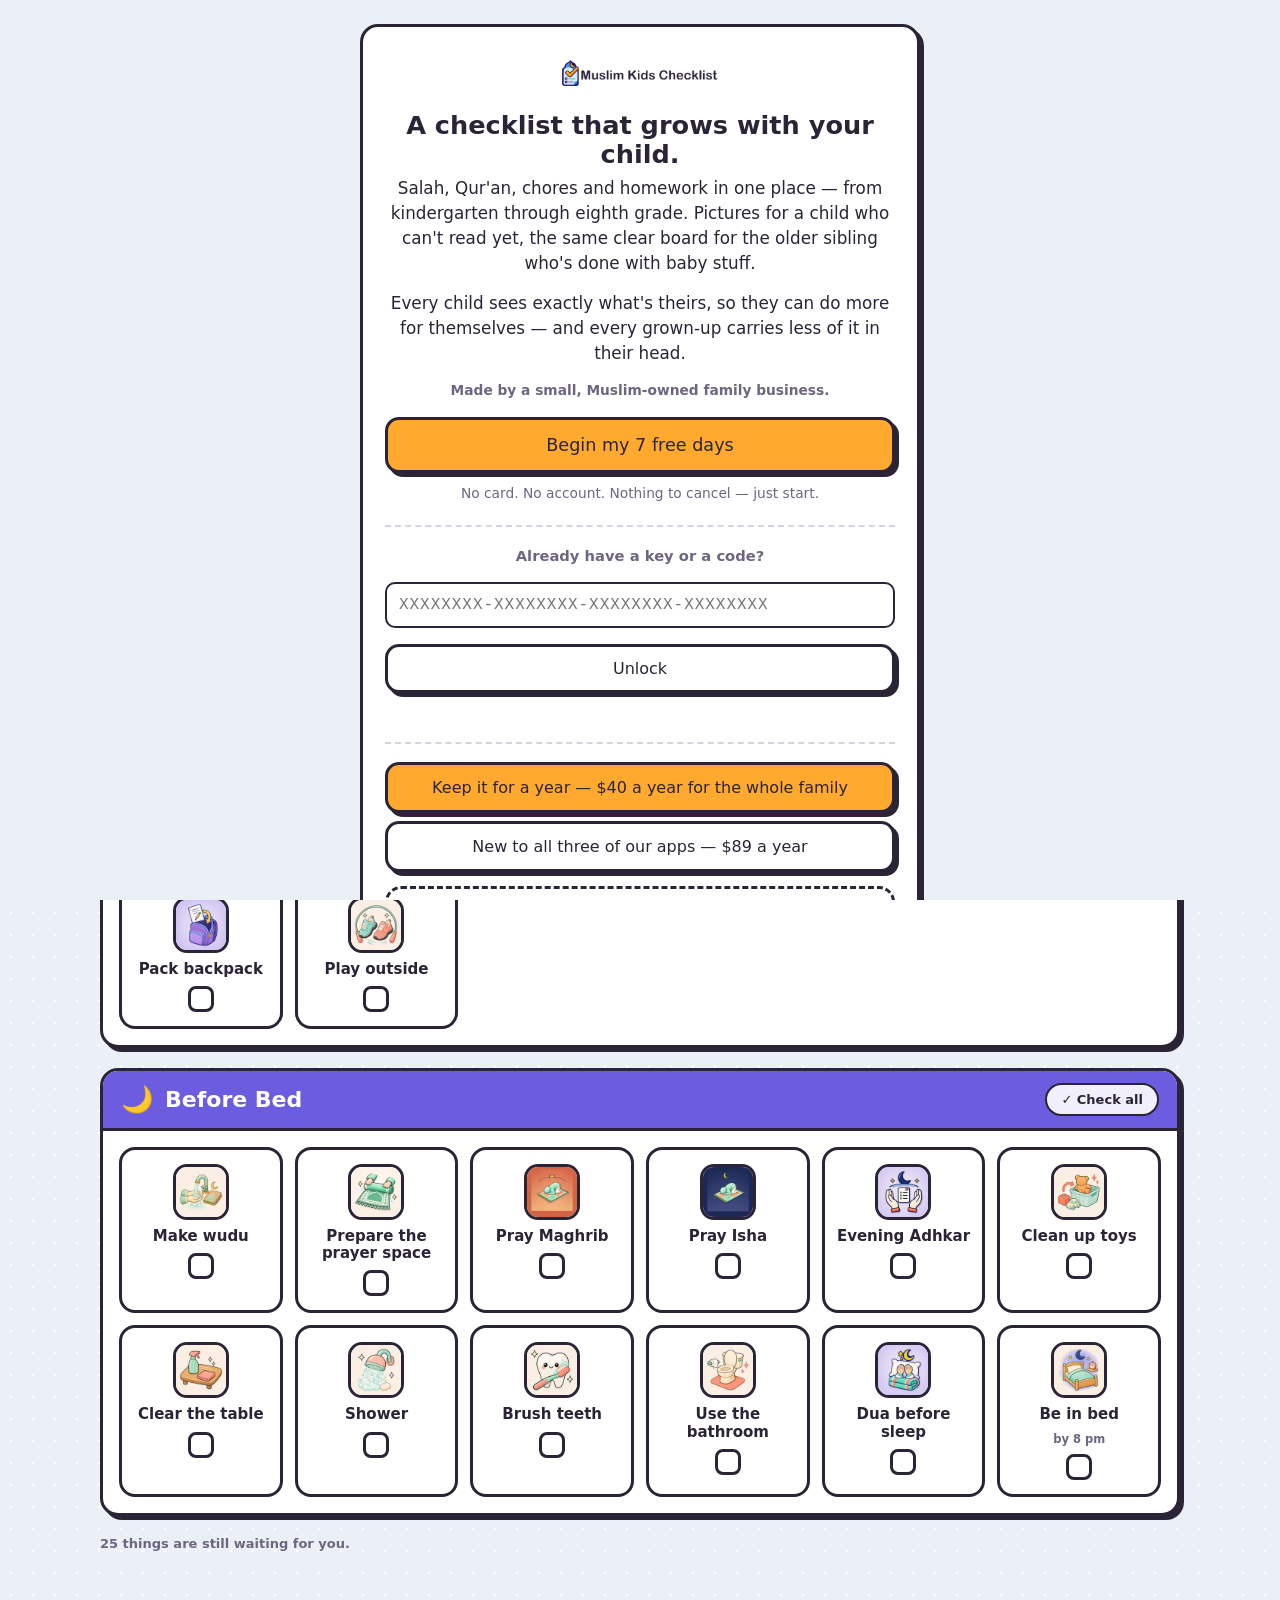
==== commit 939e2fa9: "MKC: add more Islamic evening tasks to Yusuf's default checklist Prepare the prayer space (before Ma" ====
--- a/index.html
+++ b/index.html
@@ -165,7 +165,7 @@
 .iconpick-trigger .e{width:26px;height:26px;flex:0 0 auto}
 .iconpick-trigger .e.img{border-radius:7px}
 .iconpick-label{overflow:hidden;text-overflow:ellipsis;white-space:nowrap}
-.icongrid{position:absolute;z-index:20;top:calc(100% + 6px);left:0;width:min(320px,80vw);max-height:260px;overflow-y:auto;
+.icongrid{position:fixed;z-index:60;width:min(320px,80vw);max-height:260px;overflow-y:auto;
   background:#fff;border:3px solid var(--line);border-radius:14px;padding:9px;box-shadow:0 8px 24px rgba(20,10,40,.18);
   display:flex;flex-wrap:wrap;gap:6px}
 .icongrid-item{width:52px;height:52px;border-radius:10px;border:2px solid #E5E0F0;background:#fff;cursor:pointer;
@@ -175,7 +175,7 @@
 .icongrid-item img{width:100%;height:100%;object-fit:contain;border-radius:6px}
 .icongrid-item.clear{font-family:var(--display);font-weight:800;color:var(--ink-soft);font-size:11px}
 .icongrid-item.request{width:auto;padding:3px 8px;font-family:var(--display);font-weight:800;color:#8A4A12;font-size:10.5px;line-height:1.25;text-align:center;background:#FFF4E8;border-color:#F37021}
-.iconrequest-form{position:absolute;z-index:20;top:calc(100% + 6px);left:0;width:min(320px,80vw);
+.iconrequest-form{position:fixed;z-index:60;width:min(320px,80vw);max-height:calc(100vh - 16px);overflow-y:auto;
   background:#fff;border:3px solid var(--line);border-radius:14px;padding:12px;box-shadow:0 8px 24px rgba(20,10,40,.18)}
 .iconrequest-form textarea{width:100%;min-height:70px;font-family:var(--body);font-weight:600;font-size:12.5px;
   border:2px solid #DDD8E6;border-radius:10px;padding:8px;color:var(--ink);resize:vertical;box-sizing:border-box}
@@ -463,11 +463,13 @@
   "Bedtime": '[data-uri]',
   "Clean": '[data-uri]',
   "Clothes in Hamper": '[data-uri]',
+  "Coat": '[data-uri]',
   "Computer HW": '[data-uri]',
   "Deodorant": '[data-uri]',
   "Dishes": '[data-uri]',
   "Du'a Learning": '[data-uri]',
   "Dua before sleep": '[data-uri]',
+  "Eid preparation": '[data-uri]',
   "Empty bag": '[data-uri]',
   "English": '[data-uri]',
   "Evening Adhkar": '[data-uri]',
@@ -481,6 +483,7 @@
   "Go to Masjid": '[data-uri]',
   "Hair": '[data-uri]',
   "Help Family": '[data-uri]',
+  "Help with iftar": '[data-uri]',
   "Homework": '[data-uri]',
   "Islamic Studies": '[data-uri]',
   "Jumu'ah At Masjid": '[data-uri]',
@@ -489,9 +492,13 @@
   "Lunch": '[data-uri]',
   "Lunch $": '[data-uri]',
   "Make bed": '[data-uri]',
+  "Masjid / Islamic school bag": '[data-uri]',
   "Math add": '[data-uri]',
   "Math multiply": '[data-uri]',
+  "Medicine": '[data-uri]',
   "Morning Adhkar": '[data-uri]',
+  "Music practice": '[data-uri]',
+  "Nail care": '[data-uri]',
   "Pack Lunch": '[data-uri]',
   "Pack bag": '[data-uri]',
   "Pajamas": '[data-uri]',
@@ -502,6 +509,7 @@
   "Pray Fajr": '[data-uri]',
   "Pray Isha": '[data-uri]',
   "Pray Maghrib": '[data-uri]',
+  "Prepare the prayer space": '[data-uri]',
   "Put Screens Away": '[data-uri]',
   "Put away clothes": '[data-uri]',
   "Quran": '[data-uri]',
@@ -511,10 +519,14 @@
   "Salawat": '[data-uri]',
   "School": '[data-uri]',
   "Set or Clear Table": '[data-uri]',
+  "Shoes away": '[data-uri]',
   "Shower": '[data-uri]',
   "Snack": '[data-uri]',
   "Spell Ar": '[data-uri]',
   "Spell En": '[data-uri]',
+  "Sports / activity bag": '[data-uri]',
+  "Suhoor": '[data-uri]',
+  "Taraweeh": '[data-uri]',
   "Teeth": '[data-uri]',
   "Tidy Bedroom": '[data-uri]',
   "Toys": '[data-uri]',
@@ -543,7 +555,7 @@
   {id:'bed', title:'Before Bed',               short:'bedtime',   ico:'🌙', when:'Every night',   accent:'var(--bed)',     soft:'#EDE9FD'}
 ];
 
-function defaults(){ return {"v": 4, "kids": [{"id": "kid1", "name": "Yusuf", "av": "🦖", "tint": "#DCF1FF", "tasks": [{"id": "makebed", "icon": "Make bed", "e": "🛏️", "t": "Make bed", "secs": ["am"], "days": [0, 1, 2, 3, 4, 5, 6]}, {"id": "amwudu", "icon": "Wudu", "e": "⭐", "t": "Make wudu", "secs": ["am"], "days": [0, 1, 2, 3, 4, 5, 6]}, {"id": "prfajr", "icon": "Pray Fajr", "e": "⭐", "t": "Pray Fajr", "secs": ["am"], "days": [0, 1, 2, 3, 4, 5, 6]}, {"id": "amteeth", "icon": "Teeth", "e": "🪥", "t": "Brush teeth", "secs": ["am"], "days": [0, 1, 2, 3, 4, 5, 6]}, {"id": "hair", "icon": "Hair", "e": "🪮", "t": "Brush hair", "secs": ["am"], "days": [0, 1, 2, 3, 4, 5, 6]}, {"id": "fasting", "icon": "Fasting", "e": "⭐", "t": "Fasting today", "sub": "Monday & Thursday", "secs": ["am"], "days": [1, 4]}, {"id": "pmwudu", "icon": "Wudu", "e": "⭐", "t": "Make wudu", "secs": ["pm"], "days": [0, 1, 2, 3, 4, 5, 6]}, {"id": "prdhuhr", "icon": "Pray Dhuhr", "e": "⭐", "t": "Pray Dhuhr", "secs": ["pm"], "days": [0, 1, 2, 3, 4, 5, 6]}, {"id": "prasr", "icon": "Pray Asr", "e": "⭐", "t": "Pray Asr", "secs": ["pm"], "days": [0, 1, 2, 3, 4, 5, 6]}, {"id": "lunch", "icon": "Lunch", "e": "🍱", "t": "Empty lunch box", "sub": "Leave by the sink", "secs": ["pm"], "days": [1, 2, 3, 4, 5]}, {"id": "water", "icon": "Water", "e": "💧", "t": "Fill water bottle", "secs": ["pm"], "days": [0, 1, 2, 3, 4]}, {"id": "vitamin", "icon": "Vitamin", "e": "💊", "t": "Take vitamin", "sub": "& change clothes", "secs": ["pm"], "days": [0, 1, 2, 3, 4, 5, 6]}, {"id": "quran", "icon": "Quran", "e": "📖", "t": "Read Qur'an", "secs": ["pm"], "days": [0, 1, 2, 3, 4, 5, 6]}, {"id": "arabic", "icon": "Spell Ar", "e": "✍️", "t": "Arabic spelling", "secs": ["pm"], "days": [1, 2, 3, 4]}, {"id": "math", "icon": "Math add", "e": "➕", "t": "Math homework", "secs": ["pm"], "days": [1, 2, 3, 4]}, {"id": "english", "icon": "English", "e": "📄", "t": "Reading", "sub": "1 page", "secs": ["pm"], "days": [1, 2, 3, 4]}, {"id": "packbag", "icon": "Pack bag", "e": "🎒", "t": "Pack backpack", "secs": ["pm"], "days": [0, 1, 2, 3, 4]}, {"id": "exercise", "icon": "Exercise", "e": "👟", "t": "Play outside", "secs": ["pm"], "days": [0, 1, 2, 3, 4, 5, 6]}, {"id": "laundry", "icon": "Laundry", "e": "🧺", "t": "Put away laundry", "secs": ["pm"], "days": [5]}, {"id": "vacuum", "icon": "Vacuum", "e": "🧹", "t": "Tidy your room", "secs": ["pm"], "days": [6]}, {"id": "bedwudu", "icon": "Wudu", "e": "⭐", "t": "Make wudu", "secs": ["bed"], "days": [0, 1, 2, 3, 4, 5, 6]}, {"id": "prmaghrib", "icon": "Pray Maghrib", "e": "⭐", "t": "Pray Maghrib", "secs": ["bed"], "days": [0, 1, 2, 3, 4, 5, 6]}, {"id": "prisha", "icon": "Pray Isha", "e": "⭐", "t": "Pray Isha", "secs": ["bed"], "days": [0, 1, 2, 3, 4, 5, 6]}, {"id": "toys", "icon": "Toys", "e": "🧸", "t": "Clean up toys", "secs": ["bed"], "days": [0, 1, 2, 3, 4, 5, 6]}, {"id": "pmtable", "icon": "Clean", "e": "🧽", "t": "Clear the table", "secs": ["bed"], "days": [0, 1, 2, 3, 4, 5, 6]}, {"id": "trash", "icon": "Trash", "e": "🗑️", "t": "Take out the trash", "secs": ["bed"], "days": [1]}, {"id": "shower", "icon": "Shower", "e": "🚿", "t": "Shower", "secs": ["bed"], "days": [0, 1, 2, 3, 4, 5, 6]}, {"id": "bedteeth", "icon": "Teeth", "e": "🪥", "t": "Brush teeth", "secs": ["bed"], "days": [0, 1, 2, 3, 4, 5, 6]}, {"id": "potty", "icon": "Potty", "e": "🚽", "t": "Use the bathroom", "secs": ["bed"], "days": [0, 1, 2, 3, 4, 5, 6]}, {"id": "inbed", "icon": "Bedtime", "e": "🌙", "t": "Be in bed", "sub": "by 8 pm", "secs": ["bed"], "days": [0, 1, 2, 3, 4, 5, 6]}]}], "ts": 0, "wk": 0}; }
+function defaults(){ return {"v": 4, "kids": [{"id": "kid1", "name": "Yusuf", "av": "🦖", "tint": "#DCF1FF", "tasks": [{"id": "makebed", "icon": "Make bed", "e": "🛏️", "t": "Make bed", "secs": ["am"], "days": [0, 1, 2, 3, 4, 5, 6]}, {"id": "amwudu", "icon": "Wudu", "e": "⭐", "t": "Make wudu", "secs": ["am"], "days": [0, 1, 2, 3, 4, 5, 6]}, {"id": "prfajr", "icon": "Pray Fajr", "e": "⭐", "t": "Pray Fajr", "secs": ["am"], "days": [0, 1, 2, 3, 4, 5, 6]}, {"id": "amteeth", "icon": "Teeth", "e": "🪥", "t": "Brush teeth", "secs": ["am"], "days": [0, 1, 2, 3, 4, 5, 6]}, {"id": "hair", "icon": "Hair", "e": "🪮", "t": "Brush hair", "secs": ["am"], "days": [0, 1, 2, 3, 4, 5, 6]}, {"id": "fasting", "icon": "Fasting", "e": "⭐", "t": "Fasting today", "sub": "Monday & Thursday", "secs": ["am"], "days": [1, 4]}, {"id": "pmwudu", "icon": "Wudu", "e": "⭐", "t": "Make wudu", "secs": ["pm"], "days": [0, 1, 2, 3, 4, 5, 6]}, {"id": "prdhuhr", "icon": "Pray Dhuhr", "e": "⭐", "t": "Pray Dhuhr", "secs": ["pm"], "days": [0, 1, 2, 3, 4, 5, 6]}, {"id": "prasr", "icon": "Pray Asr", "e": "⭐", "t": "Pray Asr", "secs": ["pm"], "days": [0, 1, 2, 3, 4, 5, 6]}, {"id": "lunch", "icon": "Lunch", "e": "🍱", "t": "Empty lunch box", "sub": "Leave by the sink", "secs": ["pm"], "days": [1, 2, 3, 4, 5]}, {"id": "water", "icon": "Water", "e": "💧", "t": "Fill water bottle", "secs": ["pm"], "days": [0, 1, 2, 3, 4]}, {"id": "vitamin", "icon": "Vitamin", "e": "💊", "t": "Take vitamin", "sub": "& change clothes", "secs": ["pm"], "days": [0, 1, 2, 3, 4, 5, 6]}, {"id": "quran", "icon": "Quran", "e": "📖", "t": "Read Qur'an", "secs": ["pm"], "days": [0, 1, 2, 3, 4, 5, 6]}, {"id": "arabic", "icon": "Spell Ar", "e": "✍️", "t": "Arabic spelling", "secs": ["pm"], "days": [1, 2, 3, 4]}, {"id": "math", "icon": "Math add", "e": "➕", "t": "Math homework", "secs": ["pm"], "days": [1, 2, 3, 4]}, {"id": "english", "icon": "English", "e": "📄", "t": "Reading", "sub": "1 page", "secs": ["pm"], "days": [1, 2, 3, 4]}, {"id": "packbag", "icon": "Pack bag", "e": "🎒", "t": "Pack backpack", "secs": ["pm"], "days": [0, 1, 2, 3, 4]}, {"id": "exercise", "icon": "Exercise", "e": "👟", "t": "Play outside", "secs": ["pm"], "days": [0, 1, 2, 3, 4, 5, 6]}, {"id": "laundry", "icon": "Laundry", "e": "🧺", "t": "Put away laundry", "secs": ["pm"], "days": [5]}, {"id": "vacuum", "icon": "Vacuum", "e": "🧹", "t": "Tidy your room", "secs": ["pm"], "days": [6]}, {"id": "bedwudu", "icon": "Wudu", "e": "⭐", "t": "Make wudu", "secs": ["bed"], "days": [0, 1, 2, 3, 4, 5, 6]}, {"id": "prayspace", "icon": "Prepare the prayer space", "e": "⭐", "t": "Prepare the prayer space", "secs": ["bed"], "days": [0, 1, 2, 3, 4, 5, 6]}, {"id": "prmaghrib", "icon": "Pray Maghrib", "e": "⭐", "t": "Pray Maghrib", "secs": ["bed"], "days": [0, 1, 2, 3, 4, 5, 6]}, {"id": "prisha", "icon": "Pray Isha", "e": "⭐", "t": "Pray Isha", "secs": ["bed"], "days": [0, 1, 2, 3, 4, 5, 6]}, {"id": "eveadhkar", "icon": "Evening Adhkar", "e": "⭐", "t": "Evening Adhkar", "secs": ["bed"], "days": [0, 1, 2, 3, 4, 5, 6]}, {"id": "toys", "icon": "Toys", "e": "🧸", "t": "Clean up toys", "secs": ["bed"], "days": [0, 1, 2, 3, 4, 5, 6]}, {"id": "pmtable", "icon": "Clean", "e": "🧽", "t": "Clear the table", "secs": ["bed"], "days": [0, 1, 2, 3, 4, 5, 6]}, {"id": "trash", "icon": "Trash", "e": "🗑️", "t": "Take out the trash", "secs": ["bed"], "days": [1]}, {"id": "shower", "icon": "Shower", "e": "🚿", "t": "Shower", "secs": ["bed"], "days": [0, 1, 2, 3, 4, 5, 6]}, {"id": "bedteeth", "icon": "Teeth", "e": "🪥", "t": "Brush teeth", "secs": ["bed"], "days": [0, 1, 2, 3, 4, 5, 6]}, {"id": "potty", "icon": "Potty", "e": "🚽", "t": "Use the bathroom", "secs": ["bed"], "days": [0, 1, 2, 3, 4, 5, 6]}, {"id": "duasleep", "icon": "Dua before sleep", "e": "⭐", "t": "Dua before sleep", "secs": ["bed"], "days": [0, 1, 2, 3, 4, 5, 6]}, {"id": "inbed", "icon": "Bedtime", "e": "🌙", "t": "Be in bed", "sub": "by 8 pm", "secs": ["bed"], "days": [0, 1, 2, 3, 4, 5, 6]}]}], "ts": 0, "wk": 0}; }
 
 /* ---------- state ---------- */
 let cfg = defaults();
@@ -1189,14 +1201,14 @@
 function iconRequestForm(t){
   const taskLabel = (t.t||'').trim() || '(this task — not yet named)';
   return `<div class="iconrequest-form">
-    <p class="pnote" style="margin:0 0 6px">Describe the picture or activity you'd like added — for example, an image for mowing the lawn. Kathryn reads every request by hand and decides whether to add it; sending this does not add anything automatically, and there's no promised reply or timeline.</p>
+    <p class="pnote" style="margin:0 0 6px">Describe the picture or activity you'd like added — for example, an image for mowing the lawn. We read every request by hand and decide whether to add it; sending this does not add anything automatically, and there's no promised reply or timeline.</p>
     <textarea class="ireq-desc" data-rf="desc" placeholder="What picture or activity would you like?" maxlength="400">${esc(pRequestDraft.desc||'')}</textarea>
     <input type="email" class="ireq-email" data-rf="email" placeholder="Your email (optional — only if you'd like a reply)" value="${esc(pRequestDraft.email||'')}">
     <div class="ireq-actions">
       <button type="button" class="mini" data-act="iconrequestcancel">Cancel</button>
       <button type="button" class="solid ireq-send" data-act="iconrequestsend" ${((pRequestDraft.desc||'').trim())?'':'disabled'}>Send request</button>
     </div>
-    ${pRequestStatus==='sent' ? `<p class="pnote ireq-status" style="color:#0DB14B">Your email app should now be open with this request addressed to ${esc(BUY.email)} for "${esc(taskLabel)}" — send it from there to finish. If nothing opened, no email app is set up on this device: please email ${esc(BUY.email)} yourself with your description instead.</p>` : ''}
+    ${pRequestStatus==='sent' ? `<p class="pnote ireq-status" style="color:#0DB14B">Your email app should now be open with this request addressed to ${esc(BUY.email)} for "${esc(taskLabel)}" — send it from there to finish. If nothing opened, no email app is set up on this device: please email ${esc(BUY.email)} with your description instead.</p>` : ''}
     ${pRequestStatus==='error' ? `<p class="pnote ireq-status" style="color:#C9234A">Couldn't open an email app on this device. Please email ${esc(BUY.email)} directly with your description — nothing was sent automatically.</p>` : ''}
   </div>`;
 }
@@ -1279,7 +1291,41 @@
   html+=`</div>`;
   pBody.innerHTML=html;
   const a2=$('btnAdd2'); if(a2) a2.onclick=addTask;
-}
+  positionIconPopover();
+}
+
+/* .icongrid and .iconrequest-form are position:fixed so an ancestor .pgroup's
+   overflow:hidden (there to clip the rounded card corners) can't cut them off
+   partway down — that was the bug: the popover was clipped by its own
+   accordion card and had no way to be scrolled into view, no matter how tall
+   the icon list got. Fixed positioning escapes that clip; this function is
+   what places the popover correctly, since it's no longer just "below the
+   button" in the normal flow. Runs after every renderPanel() and on
+   scroll/resize while a popover is open. */
+function positionIconPopover(){
+  const openId = pIconOpenFor!=null ? pIconOpenFor : pRequestOpenFor;
+  if(openId==null) return;
+  const row = pBody.querySelector(`.trow[data-id="${CSS.escape(String(openId))}"]`);
+  const wrap = row && row.querySelector('.iconpick-trigger');
+  const pop = row && row.querySelector('.icongrid, .iconrequest-form');
+  if(!wrap || !pop) return;
+  const r = wrap.getBoundingClientRect();
+  const margin = 6, edge = 8;
+  const popW = pop.offsetWidth || 320;
+  const popH = pop.offsetHeight || 260;
+  let left = r.left;
+  if(left + popW > window.innerWidth - edge) left = window.innerWidth - popW - edge;
+  if(left < edge) left = edge;
+  let top = r.bottom + margin;
+  if(top + popH > window.innerHeight - edge){
+    const above = r.top - margin - popH;
+    top = above > edge ? above : Math.max(edge, window.innerHeight - popH - edge);
+  }
+  pop.style.left = left + 'px';
+  pop.style.top = top + 'px';
+}
+sheet.addEventListener('scroll', positionIconPopover, {passive:true});
+window.addEventListener('resize', positionIconPopover, {passive:true});
 
 function addTask(){
   const nt={id:'t'+Date.now().toString(36)+Math.random().toString(36).slice(2,7), t:'', e:'⭐', secs:[], days:[], draft:true};
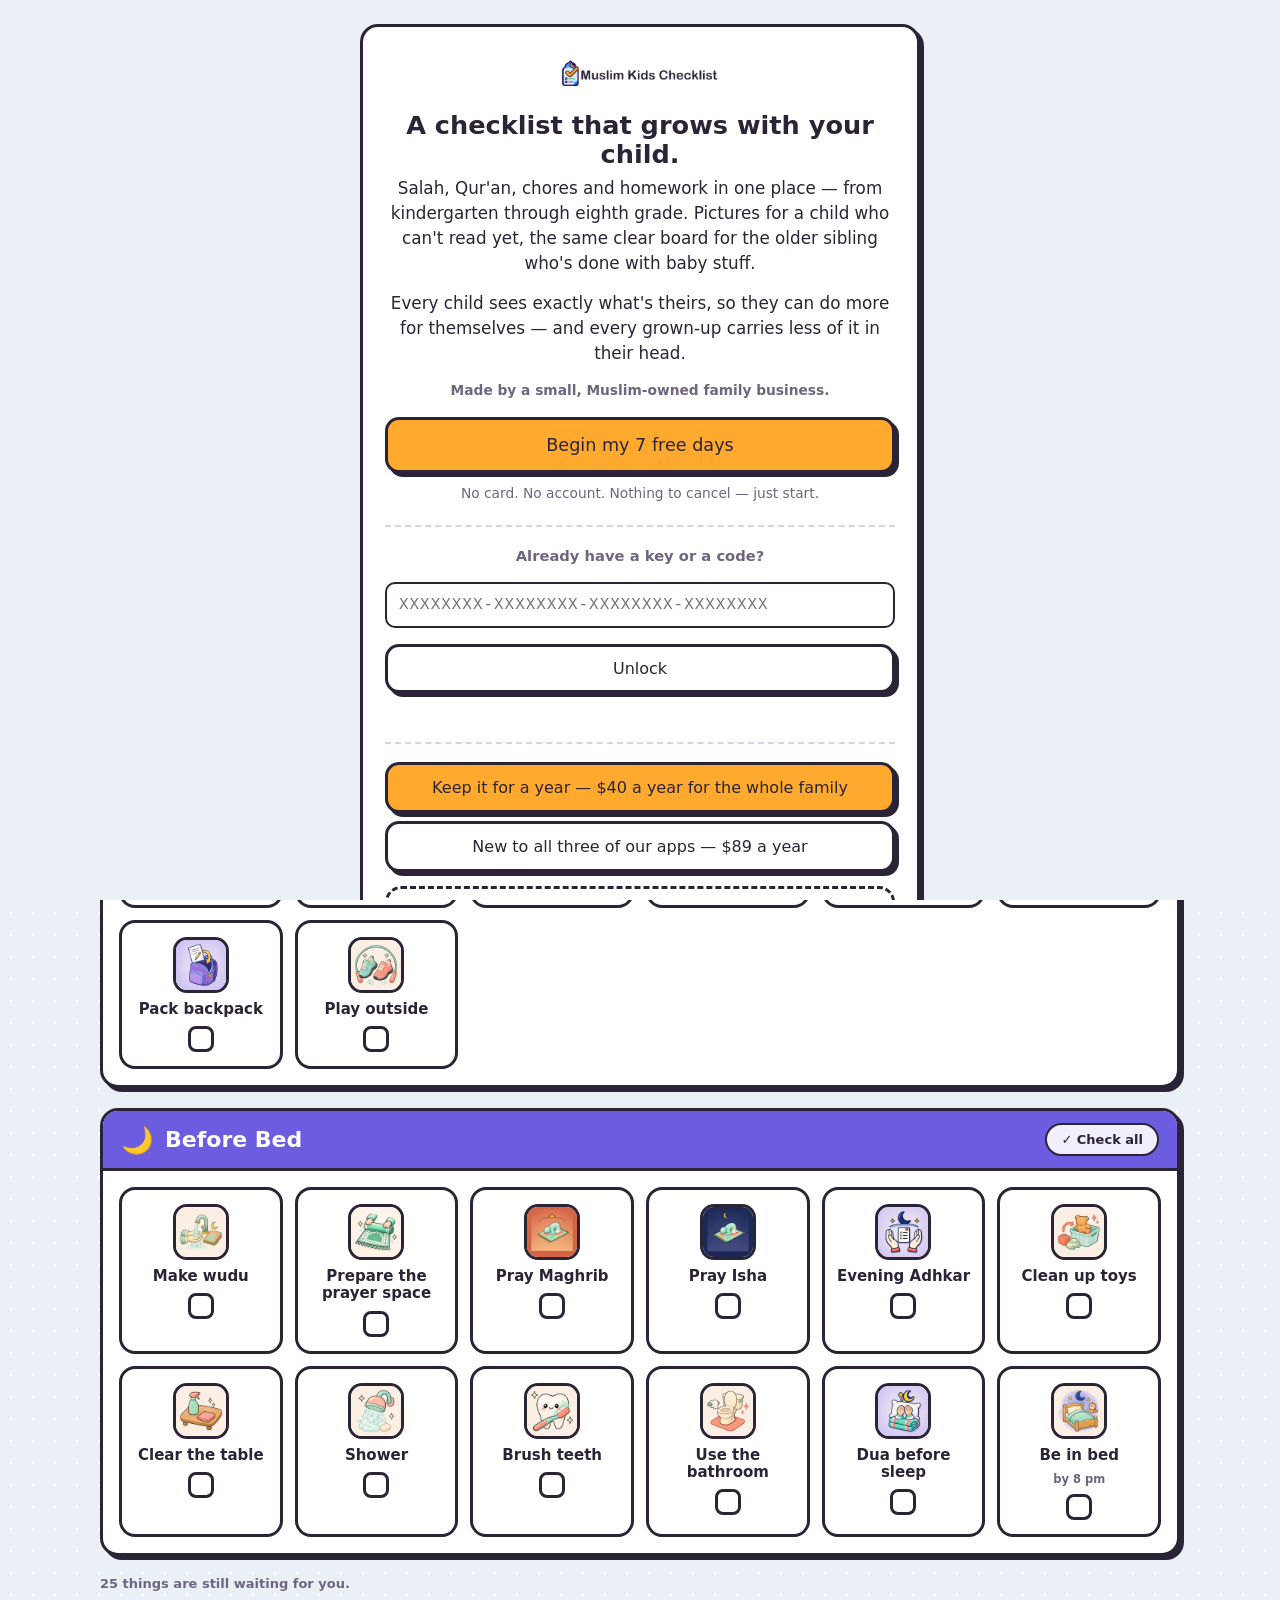
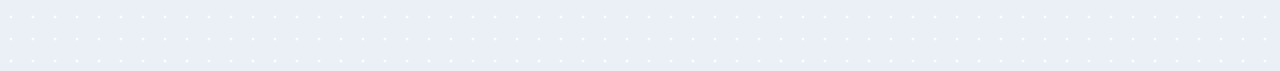
==== commit fc17fef7: "MKC: sync-repair (TASK-016/340) + carry forward footer sign-out (WIP found in tree) TASK-016/340 syn" ====
--- a/index.html
+++ b/index.html
@@ -267,6 +267,8 @@
 .gFoot a{color:var(--ink-soft)}
 .gFoot a.buyLink{color:#B57A00;font-weight:800;text-decoration:none}
 .gFoot a.buyLink:hover{text-decoration:underline}
+.gFoot a.signOutLink{text-decoration:underline;text-decoration-style:dotted}
+.gFoot a.signOutLink:hover{color:#C2354F}
 #trialBar{display:none;text-align:center;font-size:.85rem;padding:7px 12px;background:#FFF4D8;border-bottom:2px solid var(--line);color:#6b5a1f}
 #trialBar.on{display:block}
 #trialBar a{color:#6b5a1f;font-weight:700}
@@ -555,7 +557,16 @@
   {id:'bed', title:'Before Bed',               short:'bedtime',   ico:'🌙', when:'Every night',   accent:'var(--bed)',     soft:'#EDE9FD'}
 ];
 
-function defaults(){ return {"v": 4, "kids": [{"id": "kid1", "name": "Yusuf", "av": "🦖", "tint": "#DCF1FF", "tasks": [{"id": "makebed", "icon": "Make bed", "e": "🛏️", "t": "Make bed", "secs": ["am"], "days": [0, 1, 2, 3, 4, 5, 6]}, {"id": "amwudu", "icon": "Wudu", "e": "⭐", "t": "Make wudu", "secs": ["am"], "days": [0, 1, 2, 3, 4, 5, 6]}, {"id": "prfajr", "icon": "Pray Fajr", "e": "⭐", "t": "Pray Fajr", "secs": ["am"], "days": [0, 1, 2, 3, 4, 5, 6]}, {"id": "amteeth", "icon": "Teeth", "e": "🪥", "t": "Brush teeth", "secs": ["am"], "days": [0, 1, 2, 3, 4, 5, 6]}, {"id": "hair", "icon": "Hair", "e": "🪮", "t": "Brush hair", "secs": ["am"], "days": [0, 1, 2, 3, 4, 5, 6]}, {"id": "fasting", "icon": "Fasting", "e": "⭐", "t": "Fasting today", "sub": "Monday & Thursday", "secs": ["am"], "days": [1, 4]}, {"id": "pmwudu", "icon": "Wudu", "e": "⭐", "t": "Make wudu", "secs": ["pm"], "days": [0, 1, 2, 3, 4, 5, 6]}, {"id": "prdhuhr", "icon": "Pray Dhuhr", "e": "⭐", "t": "Pray Dhuhr", "secs": ["pm"], "days": [0, 1, 2, 3, 4, 5, 6]}, {"id": "prasr", "icon": "Pray Asr", "e": "⭐", "t": "Pray Asr", "secs": ["pm"], "days": [0, 1, 2, 3, 4, 5, 6]}, {"id": "lunch", "icon": "Lunch", "e": "🍱", "t": "Empty lunch box", "sub": "Leave by the sink", "secs": ["pm"], "days": [1, 2, 3, 4, 5]}, {"id": "water", "icon": "Water", "e": "💧", "t": "Fill water bottle", "secs": ["pm"], "days": [0, 1, 2, 3, 4]}, {"id": "vitamin", "icon": "Vitamin", "e": "💊", "t": "Take vitamin", "sub": "& change clothes", "secs": ["pm"], "days": [0, 1, 2, 3, 4, 5, 6]}, {"id": "quran", "icon": "Quran", "e": "📖", "t": "Read Qur'an", "secs": ["pm"], "days": [0, 1, 2, 3, 4, 5, 6]}, {"id": "arabic", "icon": "Spell Ar", "e": "✍️", "t": "Arabic spelling", "secs": ["pm"], "days": [1, 2, 3, 4]}, {"id": "math", "icon": "Math add", "e": "➕", "t": "Math homework", "secs": ["pm"], "days": [1, 2, 3, 4]}, {"id": "english", "icon": "English", "e": "📄", "t": "Reading", "sub": "1 page", "secs": ["pm"], "days": [1, 2, 3, 4]}, {"id": "packbag", "icon": "Pack bag", "e": "🎒", "t": "Pack backpack", "secs": ["pm"], "days": [0, 1, 2, 3, 4]}, {"id": "exercise", "icon": "Exercise", "e": "👟", "t": "Play outside", "secs": ["pm"], "days": [0, 1, 2, 3, 4, 5, 6]}, {"id": "laundry", "icon": "Laundry", "e": "🧺", "t": "Put away laundry", "secs": ["pm"], "days": [5]}, {"id": "vacuum", "icon": "Vacuum", "e": "🧹", "t": "Tidy your room", "secs": ["pm"], "days": [6]}, {"id": "bedwudu", "icon": "Wudu", "e": "⭐", "t": "Make wudu", "secs": ["bed"], "days": [0, 1, 2, 3, 4, 5, 6]}, {"id": "prayspace", "icon": "Prepare the prayer space", "e": "⭐", "t": "Prepare the prayer space", "secs": ["bed"], "days": [0, 1, 2, 3, 4, 5, 6]}, {"id": "prmaghrib", "icon": "Pray Maghrib", "e": "⭐", "t": "Pray Maghrib", "secs": ["bed"], "days": [0, 1, 2, 3, 4, 5, 6]}, {"id": "prisha", "icon": "Pray Isha", "e": "⭐", "t": "Pray Isha", "secs": ["bed"], "days": [0, 1, 2, 3, 4, 5, 6]}, {"id": "eveadhkar", "icon": "Evening Adhkar", "e": "⭐", "t": "Evening Adhkar", "secs": ["bed"], "days": [0, 1, 2, 3, 4, 5, 6]}, {"id": "toys", "icon": "Toys", "e": "🧸", "t": "Clean up toys", "secs": ["bed"], "days": [0, 1, 2, 3, 4, 5, 6]}, {"id": "pmtable", "icon": "Clean", "e": "🧽", "t": "Clear the table", "secs": ["bed"], "days": [0, 1, 2, 3, 4, 5, 6]}, {"id": "trash", "icon": "Trash", "e": "🗑️", "t": "Take out the trash", "secs": ["bed"], "days": [1]}, {"id": "shower", "icon": "Shower", "e": "🚿", "t": "Shower", "secs": ["bed"], "days": [0, 1, 2, 3, 4, 5, 6]}, {"id": "bedteeth", "icon": "Teeth", "e": "🪥", "t": "Brush teeth", "secs": ["bed"], "days": [0, 1, 2, 3, 4, 5, 6]}, {"id": "potty", "icon": "Potty", "e": "🚽", "t": "Use the bathroom", "secs": ["bed"], "days": [0, 1, 2, 3, 4, 5, 6]}, {"id": "duasleep", "icon": "Dua before sleep", "e": "⭐", "t": "Dua before sleep", "secs": ["bed"], "days": [0, 1, 2, 3, 4, 5, 6]}, {"id": "inbed", "icon": "Bedtime", "e": "🌙", "t": "Be in bed", "sub": "by 8 pm", "secs": ["bed"], "days": [0, 1, 2, 3, 4, 5, 6]}]}], "ts": 0, "wk": 0}; }
+/* TASK-016/340, 21 Sep 2026: the demo child's id used to be the fixed string
+   "kid1". Two families who both started from this unrenamed demo child and
+   later met (e.g. shared a device, or a bug briefly merged two accounts)
+   would collide on that id and merge into one record. Minting a random
+   suffix here, the same way addTask/addKid already do, makes every fresh
+   install's starting id unique without making ids sequential or counted
+   (see the caution about One Ayah's recycled-id failure in the sync-repair
+   card before changing this pattern). */
+function newDefaultKidId(){ return 'kid1_'+Date.now().toString(36)+Math.random().toString(36).slice(2,7); }
+function defaults(){ return {"v": 4, "kids": [{"id": newDefaultKidId(), "name": "Yusuf", "av": "🦖", "tint": "#DCF1FF", "tasks": [{"id": "makebed", "icon": "Make bed", "e": "🛏️", "t": "Make bed", "secs": ["am"], "days": [0, 1, 2, 3, 4, 5, 6]}, {"id": "amwudu", "icon": "Wudu", "e": "⭐", "t": "Make wudu", "secs": ["am"], "days": [0, 1, 2, 3, 4, 5, 6]}, {"id": "prfajr", "icon": "Pray Fajr", "e": "⭐", "t": "Pray Fajr", "secs": ["am"], "days": [0, 1, 2, 3, 4, 5, 6]}, {"id": "amteeth", "icon": "Teeth", "e": "🪥", "t": "Brush teeth", "secs": ["am"], "days": [0, 1, 2, 3, 4, 5, 6]}, {"id": "hair", "icon": "Hair", "e": "🪮", "t": "Brush hair", "secs": ["am"], "days": [0, 1, 2, 3, 4, 5, 6]}, {"id": "fasting", "icon": "Fasting", "e": "⭐", "t": "Fasting today", "sub": "Monday & Thursday", "secs": ["am"], "days": [1, 4]}, {"id": "pmwudu", "icon": "Wudu", "e": "⭐", "t": "Make wudu", "secs": ["pm"], "days": [0, 1, 2, 3, 4, 5, 6]}, {"id": "prdhuhr", "icon": "Pray Dhuhr", "e": "⭐", "t": "Pray Dhuhr", "secs": ["pm"], "days": [0, 1, 2, 3, 4, 5, 6]}, {"id": "prasr", "icon": "Pray Asr", "e": "⭐", "t": "Pray Asr", "secs": ["pm"], "days": [0, 1, 2, 3, 4, 5, 6]}, {"id": "lunch", "icon": "Lunch", "e": "🍱", "t": "Empty lunch box", "sub": "Leave by the sink", "secs": ["pm"], "days": [1, 2, 3, 4, 5]}, {"id": "water", "icon": "Water", "e": "💧", "t": "Fill water bottle", "secs": ["pm"], "days": [0, 1, 2, 3, 4]}, {"id": "vitamin", "icon": "Vitamin", "e": "💊", "t": "Take vitamin", "sub": "& change clothes", "secs": ["pm"], "days": [0, 1, 2, 3, 4, 5, 6]}, {"id": "quran", "icon": "Quran", "e": "📖", "t": "Read Qur'an", "secs": ["pm"], "days": [0, 1, 2, 3, 4, 5, 6]}, {"id": "arabic", "icon": "Spell Ar", "e": "✍️", "t": "Arabic spelling", "secs": ["pm"], "days": [1, 2, 3, 4]}, {"id": "math", "icon": "Math add", "e": "➕", "t": "Math homework", "secs": ["pm"], "days": [1, 2, 3, 4]}, {"id": "english", "icon": "English", "e": "📄", "t": "Reading", "sub": "1 page", "secs": ["pm"], "days": [1, 2, 3, 4]}, {"id": "packbag", "icon": "Pack bag", "e": "🎒", "t": "Pack backpack", "secs": ["pm"], "days": [0, 1, 2, 3, 4]}, {"id": "exercise", "icon": "Exercise", "e": "👟", "t": "Play outside", "secs": ["pm"], "days": [0, 1, 2, 3, 4, 5, 6]}, {"id": "laundry", "icon": "Laundry", "e": "🧺", "t": "Put away laundry", "secs": ["pm"], "days": [5]}, {"id": "vacuum", "icon": "Vacuum", "e": "🧹", "t": "Tidy your room", "secs": ["pm"], "days": [6]}, {"id": "bedwudu", "icon": "Wudu", "e": "⭐", "t": "Make wudu", "secs": ["bed"], "days": [0, 1, 2, 3, 4, 5, 6]}, {"id": "prayspace", "icon": "Prepare the prayer space", "e": "⭐", "t": "Prepare the prayer space", "secs": ["bed"], "days": [0, 1, 2, 3, 4, 5, 6]}, {"id": "prmaghrib", "icon": "Pray Maghrib", "e": "⭐", "t": "Pray Maghrib", "secs": ["bed"], "days": [0, 1, 2, 3, 4, 5, 6]}, {"id": "prisha", "icon": "Pray Isha", "e": "⭐", "t": "Pray Isha", "secs": ["bed"], "days": [0, 1, 2, 3, 4, 5, 6]}, {"id": "eveadhkar", "icon": "Evening Adhkar", "e": "⭐", "t": "Evening Adhkar", "secs": ["bed"], "days": [0, 1, 2, 3, 4, 5, 6]}, {"id": "toys", "icon": "Toys", "e": "🧸", "t": "Clean up toys", "secs": ["bed"], "days": [0, 1, 2, 3, 4, 5, 6]}, {"id": "pmtable", "icon": "Clean", "e": "🧽", "t": "Clear the table", "secs": ["bed"], "days": [0, 1, 2, 3, 4, 5, 6]}, {"id": "trash", "icon": "Trash", "e": "🗑️", "t": "Take out the trash", "secs": ["bed"], "days": [1]}, {"id": "shower", "icon": "Shower", "e": "🚿", "t": "Shower", "secs": ["bed"], "days": [0, 1, 2, 3, 4, 5, 6]}, {"id": "bedteeth", "icon": "Teeth", "e": "🪥", "t": "Brush teeth", "secs": ["bed"], "days": [0, 1, 2, 3, 4, 5, 6]}, {"id": "potty", "icon": "Potty", "e": "🚽", "t": "Use the bathroom", "secs": ["bed"], "days": [0, 1, 2, 3, 4, 5, 6]}, {"id": "duasleep", "icon": "Dua before sleep", "e": "⭐", "t": "Dua before sleep", "secs": ["bed"], "days": [0, 1, 2, 3, 4, 5, 6]}, {"id": "inbed", "icon": "Bedtime", "e": "🌙", "t": "Be in bed", "sub": "by 8 pm", "secs": ["bed"], "days": [0, 1, 2, 3, 4, 5, 6]}]}], "ts": 0, "wk": 0}; }
 
 /* ---------- state ---------- */
 let cfg = defaults();
@@ -614,6 +625,12 @@
 const MIN_GAP=6000;
 let lastWrite=0, timer=null, dirty=false, writing=false, syncOK=null, cfgDirty=false;
 let cfgSource='defaults', cfgLocked=false, sharedCfgOK=null;
+/* TASK-016/340, 21 Sep 2026: true for the sync pass just completed if this
+   device's config/per-child/history pushes were skipped by the mayPushCfg
+   guard (see syncNow). Read by setSync() so the status line stops claiming
+   "synced across devices" when the family's setup was in fact NOT sent —
+   the false positive the sync-repair card names as its biggest finding. */
+let cfgPushBlocked = false;
 
 const packWeek = w => JSON.stringify(Object.fromEntries(cfg.kids.map(k=>[k.id,[...(weeks[w][k.id]||[])]])));
 function unpack(raw){ const o=JSON.parse(raw); const r={}; for(const k in o) r[k]=new Set(o[k]||[]); return r; }
@@ -867,27 +884,43 @@
   try{ const l=lread(LKEY); return !(l && l.key && !l.dead); }catch(e){ return false; }
 }
 /* The in-app footer. Per Universal Files/Buy-Now-Link-In-App.md this carries a
-   gold "Buy now" as the first item, and it renders ONLY during the free week —
-   never for a paid licence and never for a hand-issued access code. "Buy now"
-   at the bottom of an app somebody already paid for reads as a bug or a nag,
-   and code holders were given the app deliberately.
-
-   Unlike One Ayah, this app had no footer at all before, so the whole row is
-   trial-only rather than always-on with a conditional link. Flip the early
-   return if the policy links should show for everyone. */
+   gold "Buy now" as the first item when someone is on the free trial — never
+   for a paid licence and never for a hand-issued access code, since "Buy now"
+   at the bottom of an app somebody already paid for reads as a bug or a nag.
+
+   20 Sept 2026: matched to One Ayah's pattern — the row itself (site pages +
+   an easy sign out) is now ALWAYS on, whoever is looking at it; only the Buy
+   now link is conditional on `trial`. Previously the whole row was trial-only,
+   so a paying family never saw About/Contact/Privacy/Terms/Refunds, or any
+   way to sign out, without first opening Grown-ups. */
 function showAppFoot(trial){
   const f = document.getElementById('appFoot');
   if(!f) return;
-  if(!trial){ f.style.display='none'; f.innerHTML=''; return; }
-  const buy = buyHref('checkout');
+  const buy = trial ? buyHref('checkout') : null;
   const buyHtml = buy
     ? `<a class="buyLink" href="${buy.href}"${buy.ext?' target="_blank" rel="noopener"':''}>Buy now</a>`
     : '';
   f.innerHTML = buyHtml +
     '<a href="about.html">About</a> <a href="schools.html">Schools</a> <a href="contact.html">Contact</a> ' +
     '<a href="privacy.html">Privacy</a> <a href="terms.html">Terms</a> ' +
-    '<a href="refunds.html">Refunds</a>';
+    '<a href="refunds.html">Refunds</a> ' +
+    '<a href="#" id="footSignOut" class="signOutLink">Sign out</a>';
   f.style.display='';
+  /* Rebuilt every call, so (re)wire it every call too. Two taps to confirm,
+     same shape as the Grown-ups panel's Sign out button — never a confirm()
+     dialog, which iOS silently swallows for a Home Screen web app. */
+  const so = document.getElementById('footSignOut');
+  if(so) so.onclick = e=>{
+    e.preventDefault();
+    if(so.dataset.armed!=='1'){
+      so.dataset.armed='1';
+      so.textContent='Tap again to sign out';
+      setTimeout(()=>{ if(so.dataset.armed==='1'){ so.dataset.armed=''; so.textContent='Sign out'; } },4000);
+      return;
+    }
+    so.dataset.armed=''; so.textContent='Sign out';
+    signOut();
+  };
 }
 function setSync(m){
   const el=document.getElementById('sync'); if(!el) return;
@@ -899,6 +932,19 @@
     return;
   }
   if(rest) rest.style.display='';
+  /* TASK-016/340, 21 Sep 2026: a completed sync pass used to always land here
+     and print "Saved · synced across devices" once syncOK was true — even on
+     a pass where mayPushCfg refused to send the config/children/history,
+     because check rows still push and still set syncOK. A parent whose
+     children were never sent was told they were. cfgPushBlocked (set in
+     syncNow, next to mayPushCfg) makes this branch tell the truth instead;
+     it wins over the ordinary "saved" text but never over saving/syncing. */
+  if(m==='saved' && cfgPushBlocked){
+    el.textContent = '⚠︎ This device’s child list doesn’t sync — open Grown-ups and check it against your other devices, or Restore a backup.';
+    el.style.color = '#C9234A';
+    return;
+  }
+  el.style.color = '';
   el.textContent = m==='saving'?'Saving…' : m==='syncing'?'Checking…'
     : m==='queued'?'Saved here · sending shortly'
     : syncOK?'Saved · synced across devices':'Saved on this device';
@@ -1492,7 +1538,10 @@
   for(const k of cfg.kids) for(const t of k.tasks)
     if(t.link && !seen.has(t.id)){ seen.add(t.id);
       shared.push({...t, days:[...(t.days||[])], secs:[...(t.secs||[])]}); }
-  cfg.kids.push({id:'k'+Date.now().toString(36), name:'Child '+n, av:'🙂',
+  /* TASK-016/340, 21 Sep 2026: previously no random component here, unlike
+     addTask's two call sites (25 Aug fix). Two devices adding a child in the
+     same millisecond collided. Matches addTask's pattern; not sequential. */
+  cfg.kids.push({id:'k'+Date.now().toString(36)+Math.random().toString(36).slice(2,7), name:'Child '+n, av:'🙂',
                  tint:tints[cfg.kids.length%tints.length], tasks:shared});
   pKid=cfg.kids[cfg.kids.length-1].id;
   saveCfg(); renderPanel(); render();
@@ -2462,6 +2511,11 @@
     const cloudIds = new Set(((cloudCfg && cloudCfg.kids) || []).map(k => k.id));
     const sameFamily = cloudIds.size === 0 || cfg.kids.some(k => cloudIds.has(k.id));
     const mayPushCfg = cfgSource !== 'defaults' && sameFamily;
+    /* TASK-016/340: record the refusal so setSync() can tell the truth. Only
+       the config/per-child/history pushes are gated by mayPushCfg — check
+       rows always push below, regardless — so this device is never fully
+       offline when it is blocked, it just isn't sending its family setup. */
+    cfgPushBlocked = !mayPushCfg;
     if(mayPushCfg && (cfg.ts || 0) > (seen['cfg cfg'] || 0)){
       pushes.push(rpc('push_checklist', {p_fp: fp, p_kind: 'cfg', p_k: 'cfg',
         p_val: cfg, p_updated_ms: cfg.ts || Date.now()}));
@@ -2827,7 +2881,7 @@
 }
 
 function gateInit(){
-  showAppFoot(false);        // hidden by default on every path; only the trial branch turns it on
+  showAppFoot(false);        // always shown; the trial branch below turns the Buy now link on
   if(gateInit._sw===undefined) gateInit._sw=gateSwitch();
   if(gateInit._sw==='expired'){ $('trialBar').classList.remove('on'); showGate(screenExpired()); return; }
   const L=licState();
